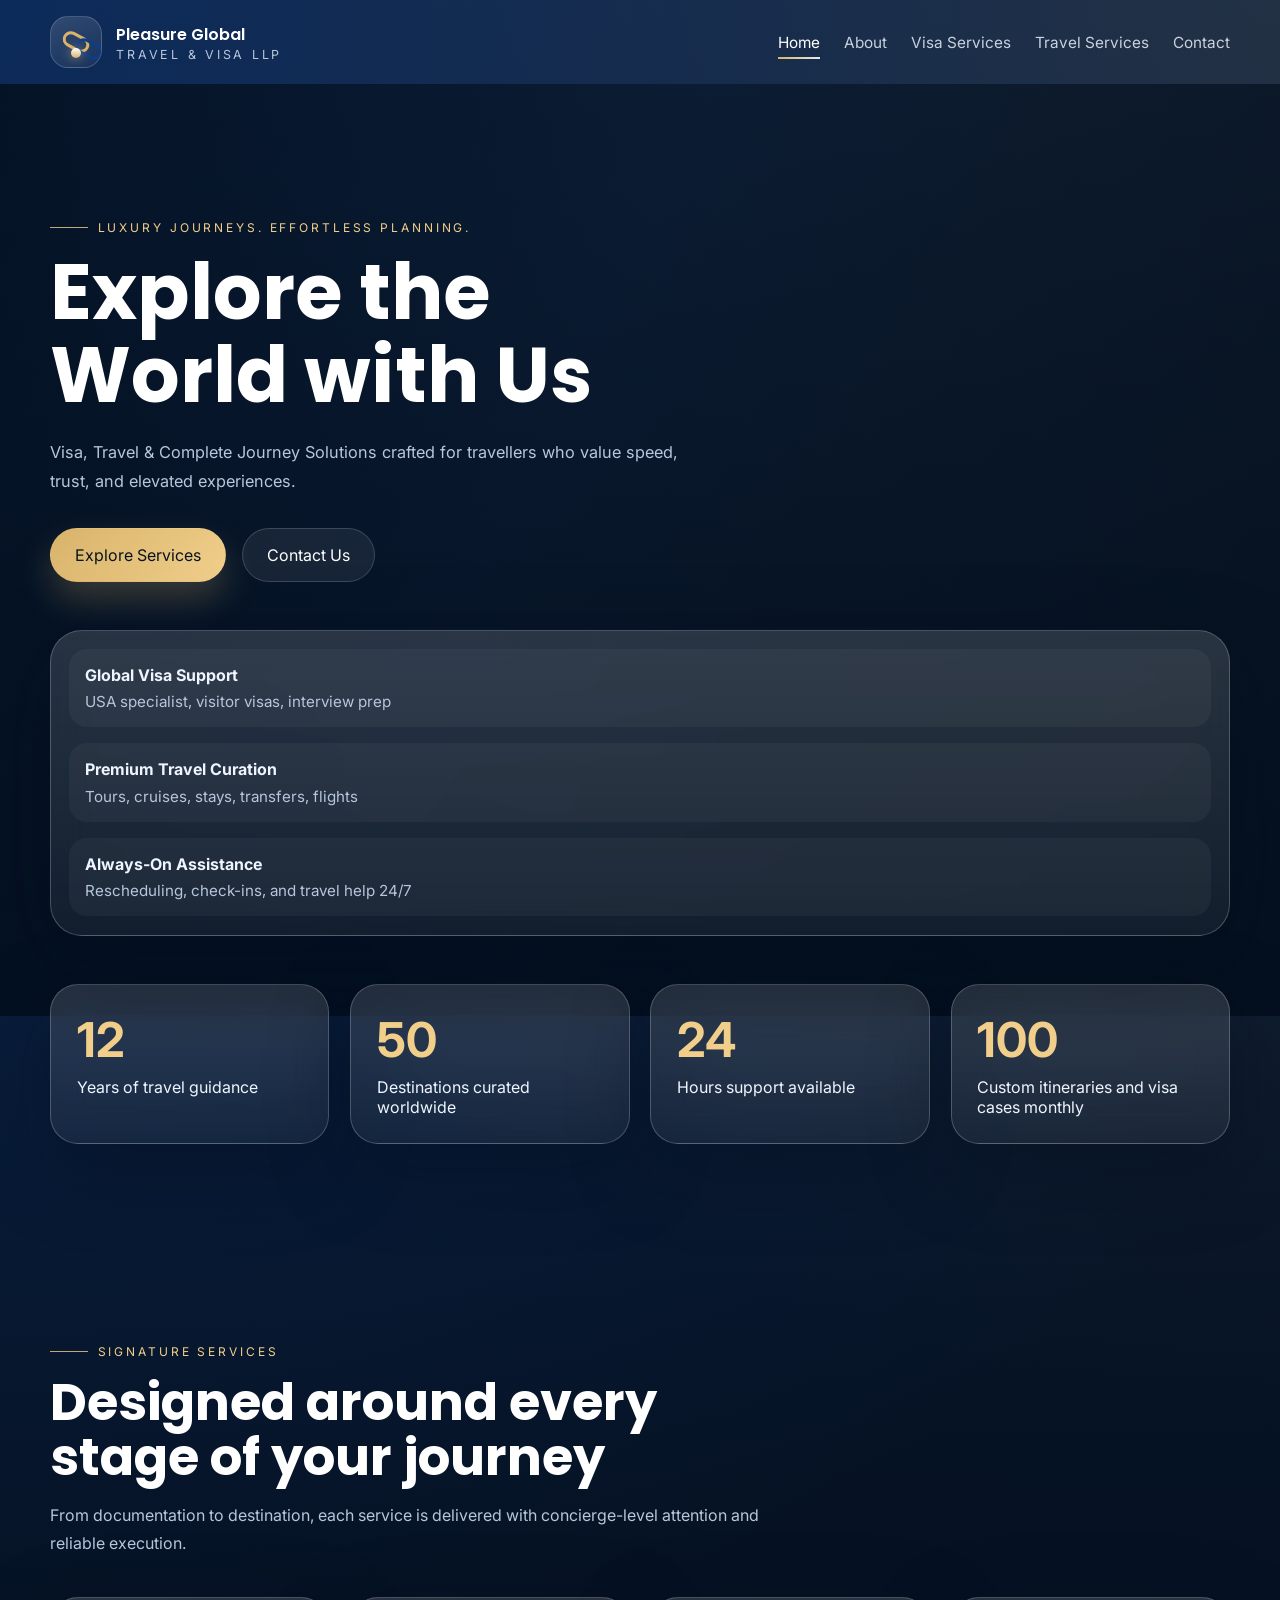
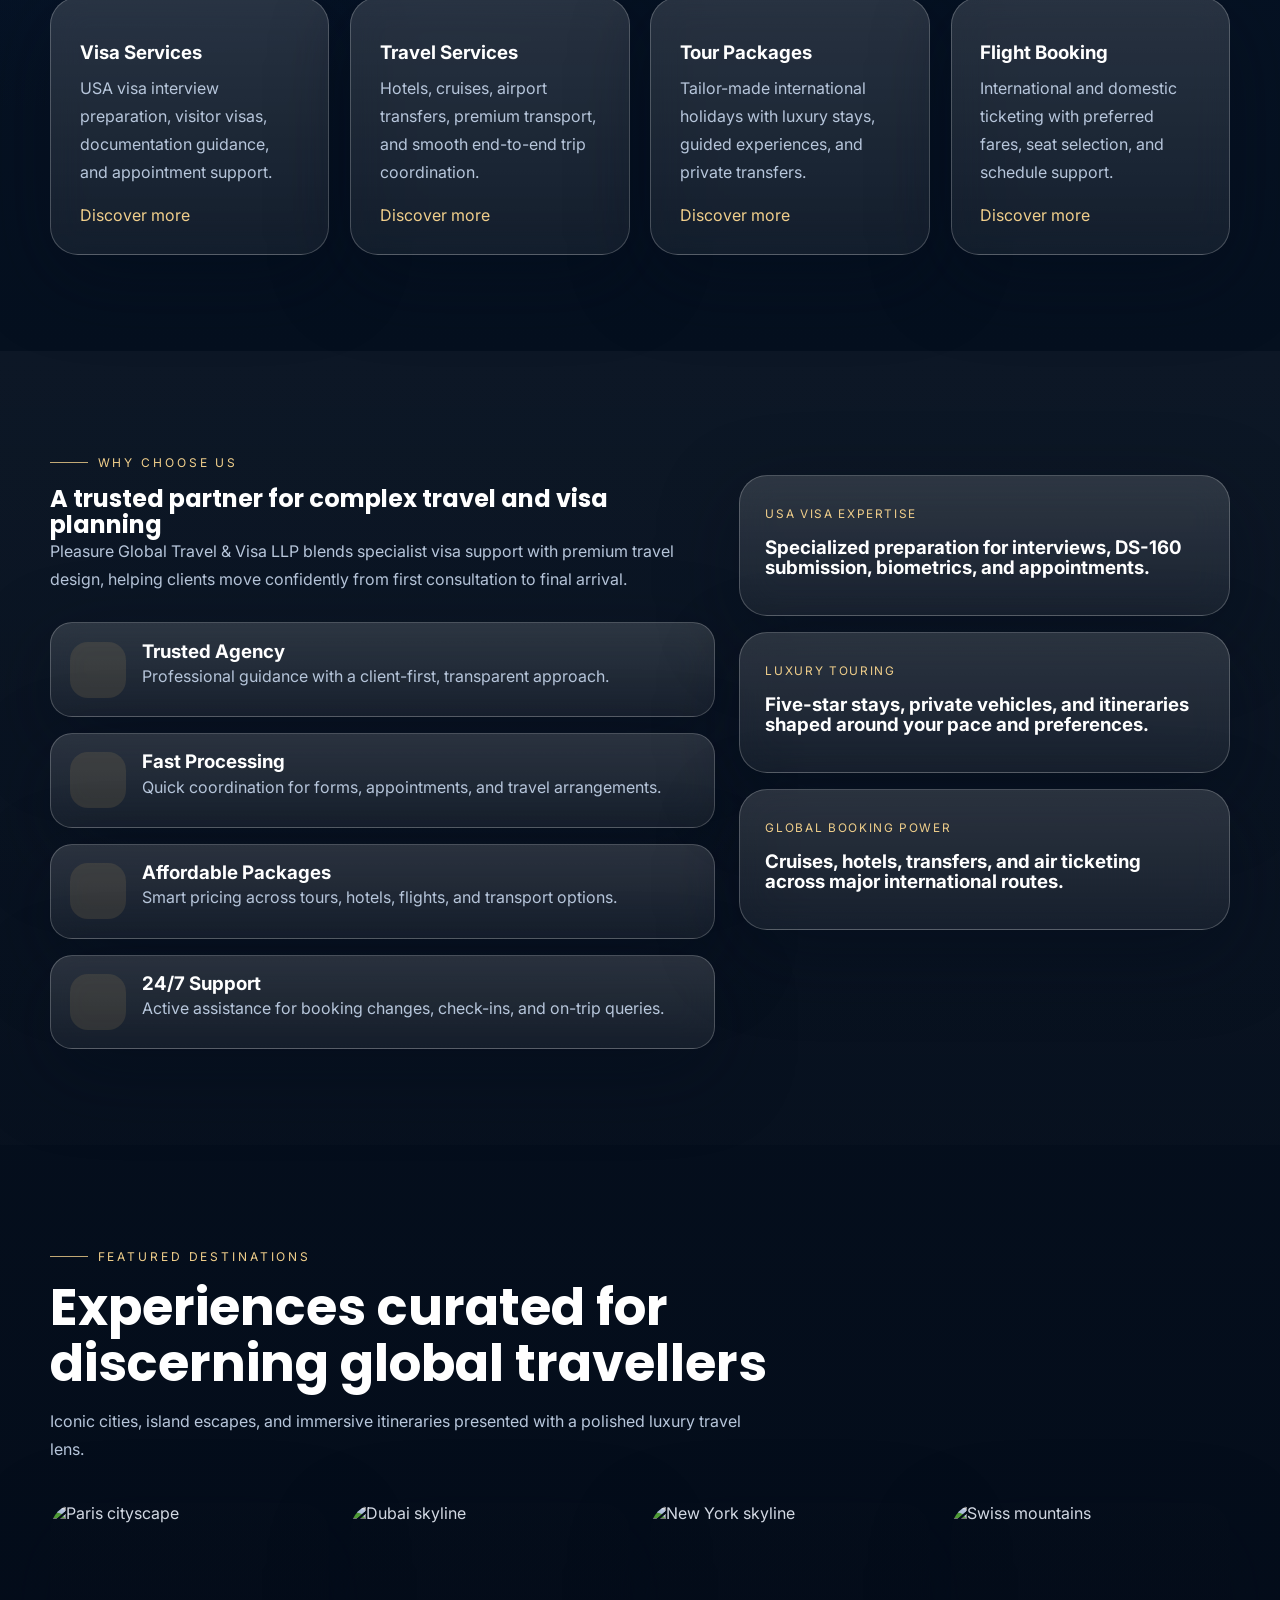
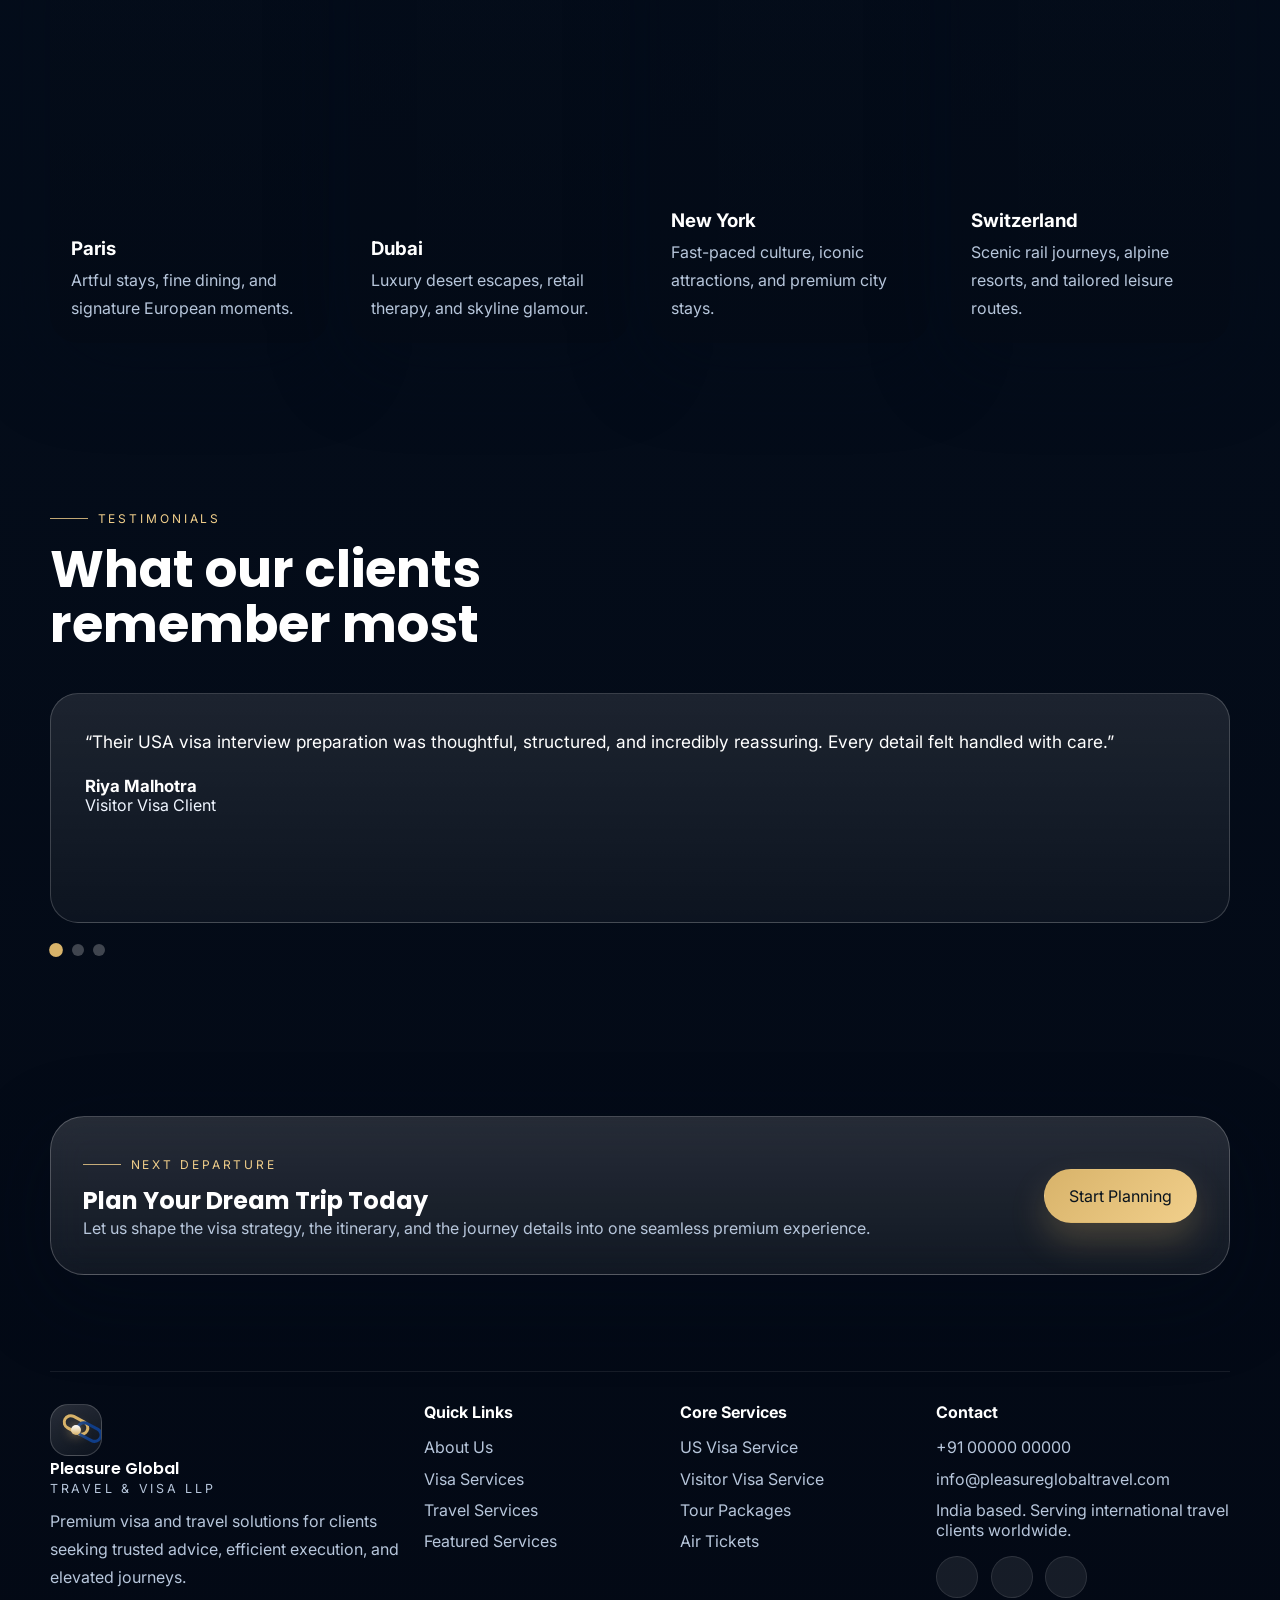
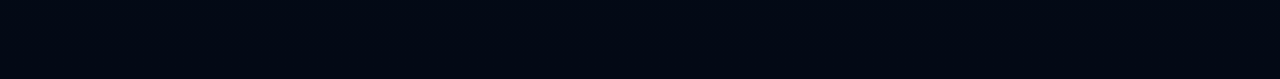
==== index.html @ e1c62b60 "changes" ====
﻿<!DOCTYPE html>
<html lang="en">
<head>
  <meta charset="UTF-8">
  <meta name="viewport" content="width=device-width, initial-scale=1.0">
  <title>Pleasure Global Travel & Visa LLP | Luxury Travel & Visa Services</title>
  <meta name="description" content="Pleasure Global Travel & Visa LLP offers premium visa, travel, tour, cruise, hotel, transfer, and ticketing services for global journeys.">
  <link rel="preconnect" href="https://fonts.googleapis.com">
  <link rel="preconnect" href="https://fonts.gstatic.com" crossorigin>
  <link href="https://fonts.googleapis.com/css2?family=Inter:wght@400;500;600;700;800&family=Poppins:wght@500;600;700&display=swap" rel="stylesheet">
  <link href="https://cdn.jsdelivr.net/npm/remixicon@4.2.0/fonts/remixicon.css" rel="stylesheet">
  <link rel="stylesheet" href="assets/css/style.css">
</head>
<body data-page="home">
  <div class="loader" id="pageLoader" aria-hidden="true">
    <div class="loader__orbit"></div>
    <div class="loader__core"><span>PG</span></div>
  </div>
  <div class="site-shell">
    <header class="header" id="siteHeader">
      <div class="container nav-wrap">
        <a class="brand" href="index.html" aria-label="Pleasure Global home">
          <div class="brand-mark"><span class="brand-mark__loop"></span><span class="brand-mark__dot"></span></div>
          <div><strong>Pleasure Global</strong><span>Travel & Visa LLP</span></div>
        </a>
        <button class="nav-toggle" id="navToggle" aria-label="Open menu" aria-expanded="false"><span></span><span></span></button>
        <nav class="nav" id="siteNav">
          <a href="index.html" class="is-active">Home</a>
          <a href="about.html">About</a>
          <a href="visa-services.html">Visa Services</a>
          <a href="travel-services.html">Travel Services</a>
          <a href="#contact">Contact</a>
        </nav>
      </div>
    </header>
    <main>
      <section class="hero hero--home">
        <div class="hero__backdrop" data-parallax></div>
        <div class="container hero__content">
          <div class="eyebrow reveal">Luxury journeys. Effortless planning.</div>
          <h1 class="reveal">Explore the World with Us</h1>
          <p class="reveal">Visa, Travel & Complete Journey Solutions crafted for travellers who value speed, trust, and elevated experiences.</p>
          <div class="hero__actions reveal">
            <a class="btn btn--primary" href="#services">Explore Services</a>
            <a class="btn btn--secondary" href="#contact">Contact Us</a>
          </div>
          <div class="hero-panel glass reveal">
            <div><strong>Global Visa Support</strong><span>USA specialist, visitor visas, interview prep</span></div>
            <div><strong>Premium Travel Curation</strong><span>Tours, cruises, stays, transfers, flights</span></div>
            <div><strong>Always-On Assistance</strong><span>Rescheduling, check-ins, and travel help 24/7</span></div>
          </div>
        </div>
      </section>
      <section class="section stats-strip">
        <div class="container stats-grid">
          <div class="stat-card glass reveal"><strong data-counter="12">0</strong><span>Years of travel guidance</span></div>
          <div class="stat-card glass reveal"><strong data-counter="50">0</strong><span>Destinations curated worldwide</span></div>
          <div class="stat-card glass reveal"><strong data-counter="24">0</strong><span>Hours support available</span></div>
          <div class="stat-card glass reveal"><strong data-counter="100">0</strong><span>Custom itineraries and visa cases monthly</span></div>
        </div>
      </section>
      <section class="section" id="services">
        <div class="container">
          <div class="section-heading reveal">
            <span class="eyebrow">Signature Services</span>
            <h2>Designed around every stage of your journey</h2>
            <p>From documentation to destination, each service is delivered with concierge-level attention and reliable execution.</p>
          </div>
          <div class="card-grid card-grid--4">
            <article class="service-card glass reveal"><i class="ri-passport-line"></i><h3>Visa Services</h3><p>USA visa interview preparation, visitor visas, documentation guidance, and appointment support.</p><a href="visa-services.html">Discover more</a></article>
            <article class="service-card glass reveal"><i class="ri-flight-takeoff-line"></i><h3>Travel Services</h3><p>Hotels, cruises, airport transfers, premium transport, and smooth end-to-end trip coordination.</p><a href="travel-services.html">Discover more</a></article>
            <article class="service-card glass reveal"><i class="ri-map-pin-2-line"></i><h3>Tour Packages</h3><p>Tailor-made international holidays with luxury stays, guided experiences, and private transfers.</p><a href="travel-services.html#tour-packages">Discover more</a></article>
            <article class="service-card glass reveal"><i class="ri-ticket-2-line"></i><h3>Flight Booking</h3><p>International and domestic ticketing with preferred fares, seat selection, and schedule support.</p><a href="travel-services.html#air-tickets">Discover more</a></article>
          </div>
        </div>
      </section>
      <section class="section section--dark">
        <div class="container split-layout">
          <div class="split-copy reveal">
            <span class="eyebrow">Why Choose Us</span>
            <h2>A trusted partner for complex travel and visa planning</h2>
            <p>Pleasure Global Travel & Visa LLP blends specialist visa support with premium travel design, helping clients move confidently from first consultation to final arrival.</p>
            <div class="feature-list">
              <div class="feature-pill glass"><i class="ri-shield-check-line"></i><div><h3>Trusted Agency</h3><p>Professional guidance with a client-first, transparent approach.</p></div></div>
              <div class="feature-pill glass"><i class="ri-timer-flash-line"></i><div><h3>Fast Processing</h3><p>Quick coordination for forms, appointments, and travel arrangements.</p></div></div>
              <div class="feature-pill glass"><i class="ri-price-tag-3-line"></i><div><h3>Affordable Packages</h3><p>Smart pricing across tours, hotels, flights, and transport options.</p></div></div>
              <div class="feature-pill glass"><i class="ri-customer-service-2-line"></i><div><h3>24/7 Support</h3><p>Active assistance for booking changes, check-ins, and on-trip queries.</p></div></div>
            </div>
          </div>
          <div class="showcase reveal">
            <article class="showcase-card glass"><span>USA Visa Expertise</span><h3>Specialized preparation for interviews, DS-160 submission, biometrics, and appointments.</h3></article>
            <article class="showcase-card glass"><span>Luxury Touring</span><h3>Five-star stays, private vehicles, and itineraries shaped around your pace and preferences.</h3></article>
            <article class="showcase-card glass"><span>Global Booking Power</span><h3>Cruises, hotels, transfers, and air ticketing across major international routes.</h3></article>
          </div>
        </div>
      </section>
      <section class="section">
        <div class="container">
          <div class="section-heading reveal">
            <span class="eyebrow">Featured Destinations</span>
            <h2>Experiences curated for discerning global travellers</h2>
            <p>Iconic cities, island escapes, and immersive itineraries presented with a polished luxury travel lens.</p>
          </div>
          <div class="destination-grid">
            <article class="destination-card reveal"><img src="https://images.unsplash.com/photo-1502602898657-3e91760cbb34?auto=format&fit=crop&w=900&q=80" alt="Paris cityscape"><div class="destination-card__overlay"><h3>Paris</h3><p>Artful stays, fine dining, and signature European moments.</p></div></article>
            <article class="destination-card reveal"><img src="https://images.unsplash.com/photo-1527631746610-bca00a040d60?auto=format&fit=crop&w=900&q=80" alt="Dubai skyline"><div class="destination-card__overlay"><h3>Dubai</h3><p>Luxury desert escapes, retail therapy, and skyline glamour.</p></div></article>
            <article class="destination-card reveal"><img src="https://images.unsplash.com/photo-1503899036084-c55cdd92da26?auto=format&fit=crop&w=900&q=80" alt="New York skyline"><div class="destination-card__overlay"><h3>New York</h3><p>Fast-paced culture, iconic attractions, and premium city stays.</p></div></article>
            <article class="destination-card reveal"><img src="https://images.unsplash.com/photo-1516483638261-f4dbaf036963?auto=format&fit=crop&w=900&q=80" alt="Swiss mountains"><div class="destination-card__overlay"><h3>Switzerland</h3><p>Scenic rail journeys, alpine resorts, and tailored leisure routes.</p></div></article>
          </div>
        </div>
      </section>
      <section class="section section--narrow">
        <div class="container">
          <div class="section-heading reveal"><span class="eyebrow">Testimonials</span><h2>What our clients remember most</h2></div>
          <div class="testimonial-slider reveal" id="testimonialSlider">
            <article class="testimonial-slide is-active"><p>“Their USA visa interview preparation was thoughtful, structured, and incredibly reassuring. Every detail felt handled with care.”</p><h3>Riya Malhotra</h3><span>Visitor Visa Client</span></article>
            <article class="testimonial-slide"><p>“Our family holiday was beautifully coordinated, from flights and hotel bookings to airport transfers. Smooth from start to finish.”</p><h3>Aditya Mehra</h3><span>Luxury Tour Client</span></article>
            <article class="testimonial-slide"><p>“The team stayed available even during travel changes and late-night airline updates. It felt like having a private travel desk.”</p><h3>Sana Kapoor</h3><span>Frequent International Traveller</span></article>
          </div>
          <div class="slider-dots" id="sliderDots" aria-label="Testimonial navigation"></div>
        </div>
      </section>
      <section class="section">
        <div class="container">
          <div class="cta-banner glass reveal">
            <div><span class="eyebrow">Next Departure</span><h2>Plan Your Dream Trip Today</h2><p>Let us shape the visa strategy, the itinerary, and the journey details into one seamless premium experience.</p></div>
            <a class="btn btn--primary" href="#contact">Start Planning</a>
          </div>
        </div>
      </section>
    </main>
    <footer class="footer" id="contact">
      <div class="container footer-grid">
        <div>
          <a class="brand brand--footer" href="index.html"><div class="brand-mark"><span class="brand-mark__loop"></span><span class="brand-mark__dot"></span></div><div><strong>Pleasure Global</strong><span>Travel & Visa LLP</span></div></a>
          <p>Premium visa and travel solutions for clients seeking trusted advice, efficient execution, and elevated journeys.</p>
        </div>
        <div><h3>Quick Links</h3><a href="about.html">About Us</a><a href="visa-services.html">Visa Services</a><a href="travel-services.html">Travel Services</a><a href="index.html#services">Featured Services</a></div>
        <div><h3>Core Services</h3><a href="visa-services.html#us-visa">US Visa Service</a><a href="visa-services.html#visitor-visa">Visitor Visa Service</a><a href="travel-services.html#tour-packages">Tour Packages</a><a href="travel-services.html#air-tickets">Air Tickets</a></div>
        <div><h3>Contact</h3><a href="tel:+910000000000">+91 00000 00000</a><a href="mailto:info@pleasureglobaltravel.com">info@pleasureglobaltravel.com</a><span>India based. Serving international travel clients worldwide.</span><div class="socials"><a href="#" aria-label="Instagram"><i class="ri-instagram-line"></i></a><a href="#" aria-label="Facebook"><i class="ri-facebook-circle-line"></i></a><a href="#" aria-label="LinkedIn"><i class="ri-linkedin-box-line"></i></a></div></div>
      </div>
    </footer>
  </div>
  <script src="assets/js/main.js"></script>
</body>
</html>
---- assets/css/style.css ----
﻿:root {
  --bg: #071a33;
  --bg-deep: #04101f;
  --surface: rgba(255, 255, 255, 0.1);
  --surface-strong: rgba(255, 255, 255, 0.14);
  --surface-border: rgba(255, 255, 255, 0.22);
  --text: #eff5ff;
  --muted: #b7c6db;
  --heading: #ffffff;
  --gold: #d8b36a;
  --gold-strong: #f1cf8b;
  --navy: #0f3d88;
  --shadow: 0 24px 80px rgba(1, 11, 27, 0.35);
  --radius: 28px;
  --radius-sm: 18px;
  --container: min(1180px, calc(100% - 2rem));
  --transition: 280ms ease;
}
*,:before,:after { box-sizing: border-box; }
html { scroll-behavior: smooth; }
body {
  margin: 0;
  font-family: "Inter", sans-serif;
  color: var(--text);
  background:
    radial-gradient(circle at top left, rgba(15, 61, 136, 0.45), transparent 34%),
    radial-gradient(circle at top right, rgba(216, 179, 106, 0.14), transparent 28%),
    linear-gradient(180deg, #081a34 0%, #05101f 40%, #030915 100%);
  min-height: 100vh;
  overflow-x: hidden;
}
body.menu-open { overflow: hidden; }
img { display: block; max-width: 100%; }
a { color: inherit; text-decoration: none; }
button,.btn { font: inherit; }
.container { width: var(--container); margin: 0 auto; }
.loader {
  position: fixed; inset: 0; z-index: 1200; display: grid; place-items: center;
  background: radial-gradient(circle at center, rgba(216, 179, 106, 0.14), transparent 26%), linear-gradient(180deg, rgba(3, 10, 22, 0.98), rgba(4, 16, 31, 0.98));
  transition: opacity .45s ease, visibility .45s ease;
}
.loader.is-hidden { opacity: 0; visibility: hidden; }
.loader__orbit,.loader__core { position: absolute; border-radius: 50%; }
.loader__orbit { width: 104px; height: 104px; border: 1px solid rgba(216, 179, 106, .55); border-top-color: transparent; animation: spin 1.3s linear infinite; }
.loader__core { width: 68px; height: 68px; display: grid; place-items: center; background: linear-gradient(145deg, rgba(15, 61, 136, .95), rgba(216, 179, 106, .8)); box-shadow: 0 18px 35px rgba(0,0,0,.35); }
.loader__core span { font-family: "Poppins", sans-serif; font-size: 1rem; font-weight: 700; letter-spacing: .18em; }
.header { position: sticky; top: 0; z-index: 1000; padding: 1rem 0; transition: background var(--transition), backdrop-filter var(--transition), box-shadow var(--transition), padding var(--transition); }
.header.is-scrolled { background: rgba(4, 16, 31, .78); backdrop-filter: blur(18px); box-shadow: 0 18px 40px rgba(2, 8, 18, .25); padding: .75rem 0; }
.nav-wrap { display: flex; align-items: center; justify-content: space-between; gap: 1rem; }
.brand { display: inline-flex; align-items: center; gap: .9rem; min-width: 0; }
.brand strong,.brand span { display: block; }
.brand strong { font-family: "Poppins", sans-serif; font-size: 1rem; font-weight: 600; color: var(--heading); }
.brand span { color: var(--muted); font-size: .78rem; letter-spacing: .22em; text-transform: uppercase; }
.brand-mark { position: relative; width: 52px; height: 52px; border-radius: 18px; background: linear-gradient(155deg, rgba(255,255,255,.15), rgba(255,255,255,.04)); border: 1px solid rgba(255,255,255,.18); display: grid; place-items: center; overflow: hidden; }
.brand-mark__loop { width: 28px; height: 16px; border: 3px solid var(--gold); border-radius: 999px; transform: rotate(28deg); position: relative; }
.brand-mark__loop::after { content: ""; position: absolute; inset: -3px auto auto 12px; width: 28px; height: 16px; border: 3px solid var(--navy); border-radius: 999px; }
.brand-mark__dot { position: absolute; bottom: 9px; width: 10px; height: 10px; border-radius: 50%; background: linear-gradient(180deg, #fff, var(--gold)); box-shadow: 0 0 12px rgba(216,179,106,.8); }
.nav { display: flex; align-items: center; gap: 1.5rem; }
.nav a { color: rgba(239,245,255,.82); font-size: .96rem; position: relative; transition: color var(--transition); }
.nav a::after { content: ""; position: absolute; left: 0; bottom: -.45rem; width: 100%; height: 2px; transform: scaleX(0); transform-origin: left; background: linear-gradient(90deg, var(--gold), rgba(255,255,255,.9)); transition: transform var(--transition); }
.nav a:hover,.nav a.is-active { color: var(--heading); }
.nav a:hover::after,.nav a.is-active::after { transform: scaleX(1); }
.nav-toggle { display: none; width: 52px; height: 52px; padding: 0; border: 1px solid rgba(255,255,255,.16); border-radius: 18px; background: rgba(255,255,255,.08); color: var(--heading); cursor: pointer; }
.nav-toggle span { display: block; width: 19px; height: 2px; margin: 0 auto; background: currentColor; transition: transform var(--transition), opacity var(--transition); }
.nav-toggle span + span { margin-top: 6px; }
.nav-toggle.is-active span:first-child { transform: translateY(4px) rotate(45deg); }
.nav-toggle.is-active span:last-child { transform: translateY(-4px) rotate(-45deg); }
.hero,.page-hero { position: relative; min-height: 100vh; display: grid; align-items: center; overflow: clip; }
.page-hero { min-height: 68vh; padding: 8rem 0 4rem; }
.hero__backdrop,.page-hero::before { content: ""; position: absolute; inset: 0; background-position: center; background-size: cover; transform: scale(1.08); }
.hero__backdrop::after,.page-hero::after { content: ""; position: absolute; inset: 0; background: linear-gradient(115deg, rgba(4,16,31,.88), rgba(4,16,31,.48) 42%, rgba(4,16,31,.82)), linear-gradient(180deg, rgba(4,16,31,.16), rgba(4,16,31,.78)); }
.hero--home .hero__backdrop { background-image: url("https://images.unsplash.com/photo-1507525428034-b723cf961d3e?auto=format&fit=crop&w=1600&q=80"); }
.page-hero--about::before { background-image: url("https://images.unsplash.com/photo-1488646953014-85cb44e25828?auto=format&fit=crop&w=1600&q=80"); }
.page-hero--visa::before { background-image: url("https://images.unsplash.com/photo-1436491865332-7a61a109cc05?auto=format&fit=crop&w=1600&q=80"); }
.page-hero--travel::before { background-image: url("https://images.unsplash.com/photo-1500530855697-b586d89ba3ee?auto=format&fit=crop&w=1600&q=80"); }
.hero__content,.page-hero .container { position: relative; z-index: 1; }
.hero__content { padding: 8rem 0 5rem; }
.eyebrow { display: inline-flex; align-items: center; gap: .6rem; color: var(--gold-strong); text-transform: uppercase; letter-spacing: .24em; font-size: .75rem; margin-bottom: 1rem; }
.eyebrow::before { content: ""; width: 38px; height: 1px; background: rgba(241,207,139,.8); }
h1,h2,h3 { color: var(--heading); line-height: 1.08; margin: 0; }
h1,h2 { font-family: "Poppins", sans-serif; }
h1 { max-width: 11ch; font-size: clamp(3rem, 6vw, 5.8rem); }
.page-hero h1 { max-width: 14ch; font-size: clamp(2.7rem, 5vw, 4.8rem); }
p { margin: 0; color: var(--muted); line-height: 1.75; }
.hero p,.page-hero p { max-width: 640px; margin-top: 1.35rem; font-size: 1.02rem; }
.hero__actions { display: flex; flex-wrap: wrap; gap: 1rem; margin-top: 2rem; }
.btn { display: inline-flex; align-items: center; justify-content: center; min-height: 54px; padding: .95rem 1.5rem; border-radius: 999px; border: 1px solid transparent; transition: transform var(--transition), box-shadow var(--transition), background var(--transition), color var(--transition), border-color var(--transition); }
.btn:hover { transform: translateY(-3px); }
.btn--primary { background: linear-gradient(135deg, var(--gold), var(--gold-strong)); color: #09131d; box-shadow: 0 18px 35px rgba(216,179,106,.24); }
.btn--secondary,.btn--ghost { background: rgba(255,255,255,.07); color: var(--heading); border-color: rgba(255,255,255,.16); }
.btn--secondary:hover,.btn--ghost:hover { box-shadow: 0 16px 30px rgba(4,16,31,.25); }
.hero-panel,.glass { background: linear-gradient(180deg, var(--surface-strong), rgba(255,255,255,.06)); backdrop-filter: blur(18px); border: 1px solid var(--surface-border); box-shadow: var(--shadow); }
.hero-panel { margin-top: 3rem; padding: 1.15rem; border-radius: calc(var(--radius) + 4px); display: grid; gap: 1rem; }
.hero-panel > div { padding: 1rem; border-radius: var(--radius-sm); background: rgba(255,255,255,.04); }
.hero-panel strong { display: block; margin-bottom: .4rem; font-size: 1rem; }
.hero-panel span { color: var(--muted); font-size: .95rem; }
.section { padding: 6rem 0; }
.section--dark { background: linear-gradient(180deg, rgba(255,255,255,.03), rgba(255,255,255,.01)); }
.section--narrow { padding-top: 4rem; padding-bottom: 4rem; }
.section-heading { max-width: 720px; margin-bottom: 2.5rem; }
.section-heading h2 { font-size: clamp(2rem, 4vw, 3.2rem); margin-bottom: 1rem; }
.stats-strip { padding-top: 0; margin-top: -2rem; }
.stats-grid,.card-grid,.destination-grid,.footer-grid,.detail-layout { display: grid; gap: 1.3rem; }
.stats-grid,.card-grid--4 { grid-template-columns: repeat(4, minmax(0, 1fr)); }
.card-grid--3 { grid-template-columns: repeat(3, minmax(0, 1fr)); }
.card-grid--2 { grid-template-columns: repeat(2, minmax(0, 1fr)); }
.stat-card,.service-card,.detail-card,.team-card,.story-card,.timeline-card,.detail-panel,.service-block,.showcase-card { border-radius: var(--radius); }
.stat-card { padding: 1.6rem; }
.stat-card strong { display: block; font-size: clamp(2rem, 4vw, 3rem); margin-bottom: .5rem; color: var(--gold-strong); }
.service-card,.detail-card,.team-card,.timeline-card,.detail-panel { padding: 1.8rem; }
.service-card i,.detail-card i { font-size: 1.8rem; color: var(--gold-strong); }
.service-card h3,.detail-card h3,.team-card h3,.timeline-card h3,.detail-panel h3,.showcase-card h3,.service-block h2 { margin: 1rem 0 .7rem; }
.service-card a { display: inline-flex; align-items: center; gap: .45rem; margin-top: 1.15rem; color: var(--gold-strong); }
.service-card:hover,.detail-card:hover,.team-card:hover,.timeline-card:hover,.detail-panel:hover,.service-block:hover,.destination-card:hover,.showcase-card:hover,.feature-pill:hover,.stat-card:hover { transform: translateY(-5px); }
.service-card,.detail-card,.team-card,.timeline-card,.detail-panel,.service-block,.destination-card,.showcase-card,.feature-pill,.stat-card,.cta-banner { transition: transform var(--transition), box-shadow var(--transition), border-color var(--transition); }
.split-layout { display: grid; grid-template-columns: 1.15fr .85fr; gap: 1.5rem; align-items: start; }
.feature-list,.showcase { display: grid; gap: 1rem; margin-top: 1.8rem; }
.feature-pill { display: grid; grid-template-columns: auto 1fr; gap: 1rem; padding: 1.15rem 1.2rem; border-radius: 22px; }
.feature-pill i,.detail-panel__icon,.service-block__icon { width: 56px; height: 56px; display: grid; place-items: center; border-radius: 18px; background: rgba(216,179,106,.12); color: var(--gold-strong); font-size: 1.5rem; }
.showcase-card { padding: 1.6rem; }
.showcase-card span,.timeline-card span { color: var(--gold-strong); letter-spacing: .14em; text-transform: uppercase; font-size: .74rem; }
.destination-grid { grid-template-columns: repeat(4, minmax(0, 1fr)); }
.destination-card { position: relative; min-height: 440px; border-radius: var(--radius); overflow: hidden; box-shadow: var(--shadow); }
.destination-card img { position: absolute; inset: 0; width: 100%; height: 100%; object-fit: cover; transition: transform .55s ease; }
.destination-card::after { content: ""; position: absolute; inset: 0; background: linear-gradient(180deg, rgba(3,10,22,.1), rgba(3,10,22,.88)); }
.destination-card__overlay { position: absolute; inset: auto 1.3rem 1.3rem; z-index: 1; }
.destination-card__overlay h3 { margin-bottom: .45rem; }
.destination-card:hover img { transform: scale(1.06); }
.testimonial-slider { position: relative; min-height: 230px; }
.testimonial-slide { position: absolute; inset: 0; opacity: 0; transform: translateY(14px); padding: 2.1rem; border-radius: var(--radius); background: linear-gradient(180deg, rgba(255,255,255,.1), rgba(255,255,255,.04)); border: 1px solid rgba(255,255,255,.18); transition: opacity .45s ease, transform .45s ease; }
.testimonial-slide.is-active { opacity: 1; transform: translateY(0); }
.testimonial-slide p { font-size: 1.08rem; color: var(--heading); }
.testimonial-slide h3 { margin-top: 1.2rem; font-size: 1.05rem; }
.slider-dots { display: flex; gap: .6rem; margin-top: 1.35rem; }
.slider-dots button { width: 12px; height: 12px; padding: 0; border-radius: 999px; border: 0; background: rgba(255,255,255,.24); cursor: pointer; transition: transform var(--transition), background var(--transition); }
.slider-dots button.is-active { background: var(--gold); transform: scale(1.15); }
.cta-banner { padding: 2rem; border-radius: calc(var(--radius) + 6px); display: flex; align-items: center; justify-content: space-between; gap: 1.5rem; }
.footer { padding: 0 0 2.4rem; }
.footer-grid { grid-template-columns: 1.2fr .8fr .8fr 1fr; padding: 2rem 0; border-top: 1px solid rgba(255,255,255,.08); }
.footer h3 { margin-bottom: 1rem; font-size: 1rem; }
.footer a,.footer span,.footer p { display: block; color: var(--muted); margin-bottom: .7rem; }
.brand--footer { margin-bottom: 1rem; }
.socials { display: flex; gap: .8rem; margin-top: 1rem; }
.socials a { width: 42px; height: 42px; display: grid; place-items: center; background: rgba(255,255,255,.08); border: 1px solid rgba(255,255,255,.1); border-radius: 50%; }
.timeline { display: grid; grid-template-columns: repeat(3, minmax(0, 1fr)); gap: 1.3rem; }
.clean-list { list-style: none; padding: 0; margin: 1rem 0 0; }
.clean-list li { position: relative; padding-left: 1.1rem; color: var(--muted); margin-bottom: .85rem; }
.clean-list li::before { content: ""; position: absolute; left: 0; top: .65rem; width: 7px; height: 7px; border-radius: 50%; background: var(--gold); }
.clean-list--columns { columns: 2; }
.steps { display: grid; gap: .9rem; margin-top: 1rem; }
.step { display: grid; grid-template-columns: auto 1fr; gap: .8rem; align-items: start; }
.step span { width: 34px; height: 34px; display: grid; place-items: center; border-radius: 50%; background: linear-gradient(135deg, var(--gold), var(--gold-strong)); color: #09131d; font-weight: 700; }
.story-card { padding: 2rem; }
.story-card h3 + p { margin-top: .65rem; }
.story-card h3:not(:first-child) { margin-top: 1.5rem; }
.service-detail .detail-layout { grid-template-columns: repeat(3, minmax(0, 1fr)); }
.service-block { display: grid; grid-template-columns: auto 1fr; gap: 1.2rem; padding: 1.8rem; }
.service-block--accent { align-items: center; background: radial-gradient(circle at top right, rgba(216,179,106,.16), transparent 30%), linear-gradient(180deg, rgba(255,255,255,.14), rgba(255,255,255,.06)); }
.reveal { opacity: 0; transform: translateY(28px); transition: opacity .65s ease, transform .65s ease; }
.reveal.is-visible { opacity: 1; transform: translateY(0); }
@keyframes spin { to { transform: rotate(360deg); } }
@media (max-width: 1080px) {
  .stats-grid,.card-grid--4,.destination-grid,.timeline,.service-detail .detail-layout,.footer-grid { grid-template-columns: repeat(2, minmax(0, 1fr)); }
  .split-layout,.card-grid--3,.card-grid--2 { grid-template-columns: 1fr; }
}
@media (max-width: 820px) {
  .nav-toggle { display: inline-grid; place-items: center; }
  .nav { position: fixed; inset: 84px 1rem auto; display: grid; gap: 1rem; padding: 1.2rem; border-radius: 28px; background: rgba(4,16,31,.94); border: 1px solid rgba(255,255,255,.12); backdrop-filter: blur(18px); transform: translateY(-10px); opacity: 0; visibility: hidden; transition: opacity var(--transition), transform var(--transition), visibility var(--transition); }
  .nav.is-open { transform: translateY(0); opacity: 1; visibility: visible; }
  .hero,.page-hero { min-height: auto; }
  .hero__content { padding-top: 7rem; }
  .hero-panel,.cta-banner { grid-template-columns: 1fr; display: grid; }
  .footer-grid,.stats-grid,.card-grid--4,.card-grid--3,.card-grid--2,.destination-grid,.timeline,.service-detail .detail-layout { grid-template-columns: 1fr; }
  .clean-list--columns { columns: 1; }
}
@media (max-width: 560px) {
  .container { width: min(100% - 1.25rem, 100%); }
  .header { padding: .85rem 0; }
  .brand span { letter-spacing: .14em; font-size: .68rem; }
  h1 { font-size: clamp(2.6rem, 12vw, 4rem); }
  .section { padding: 4.6rem 0; }
  .service-block { grid-template-columns: 1fr; }
  .testimonial-slide { min-height: 270px; }
}
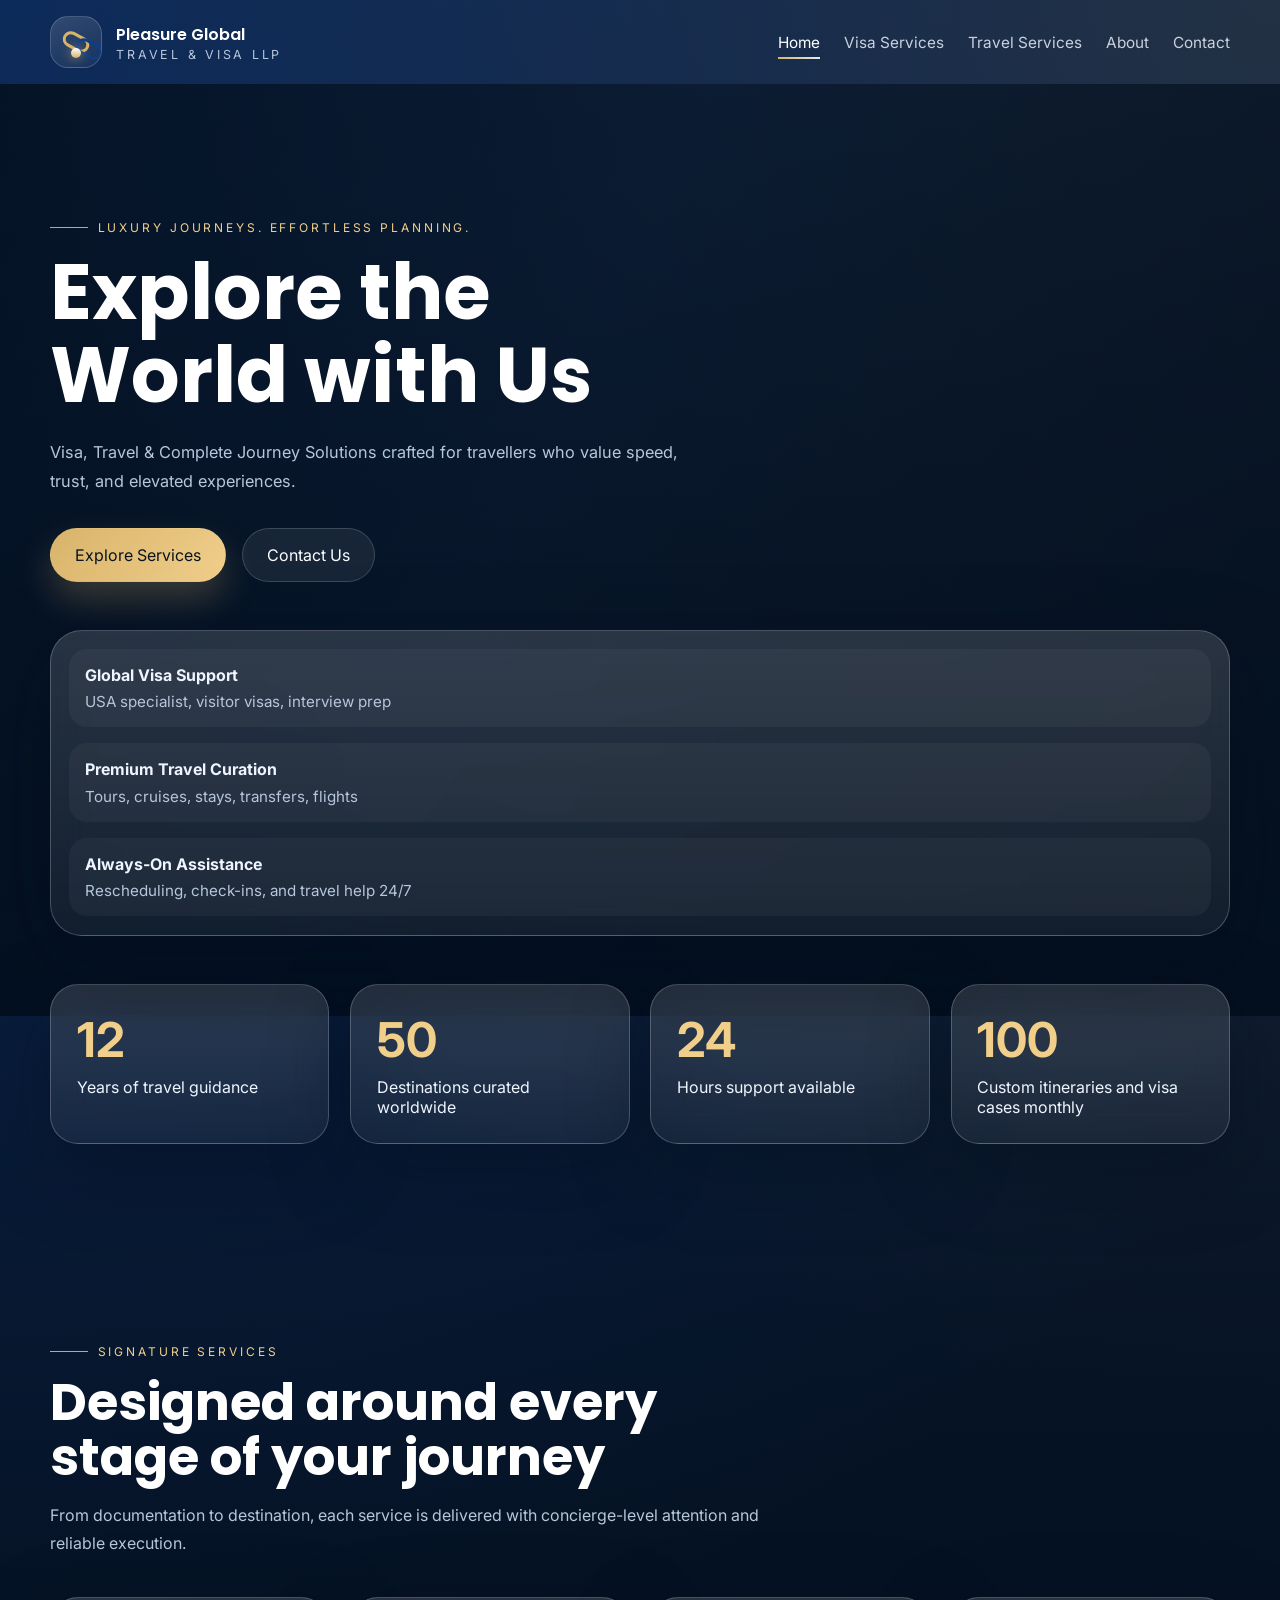
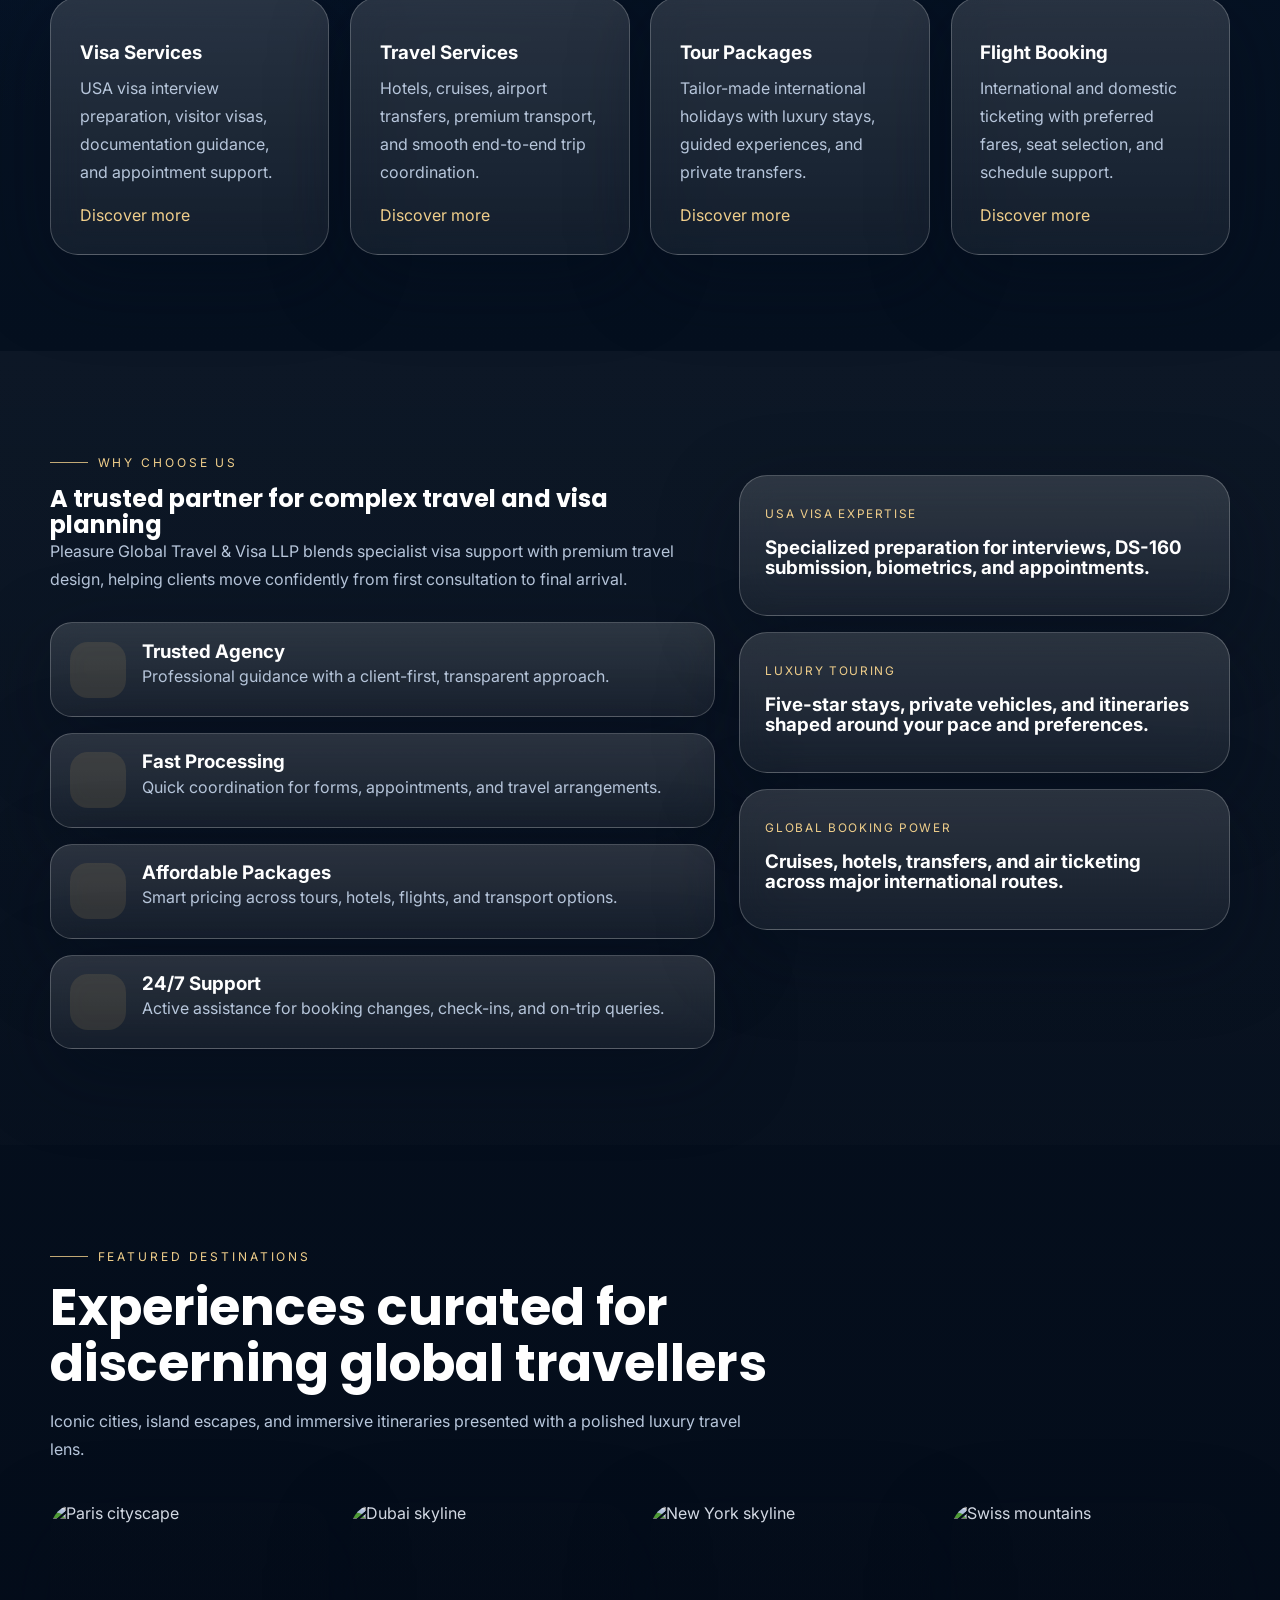
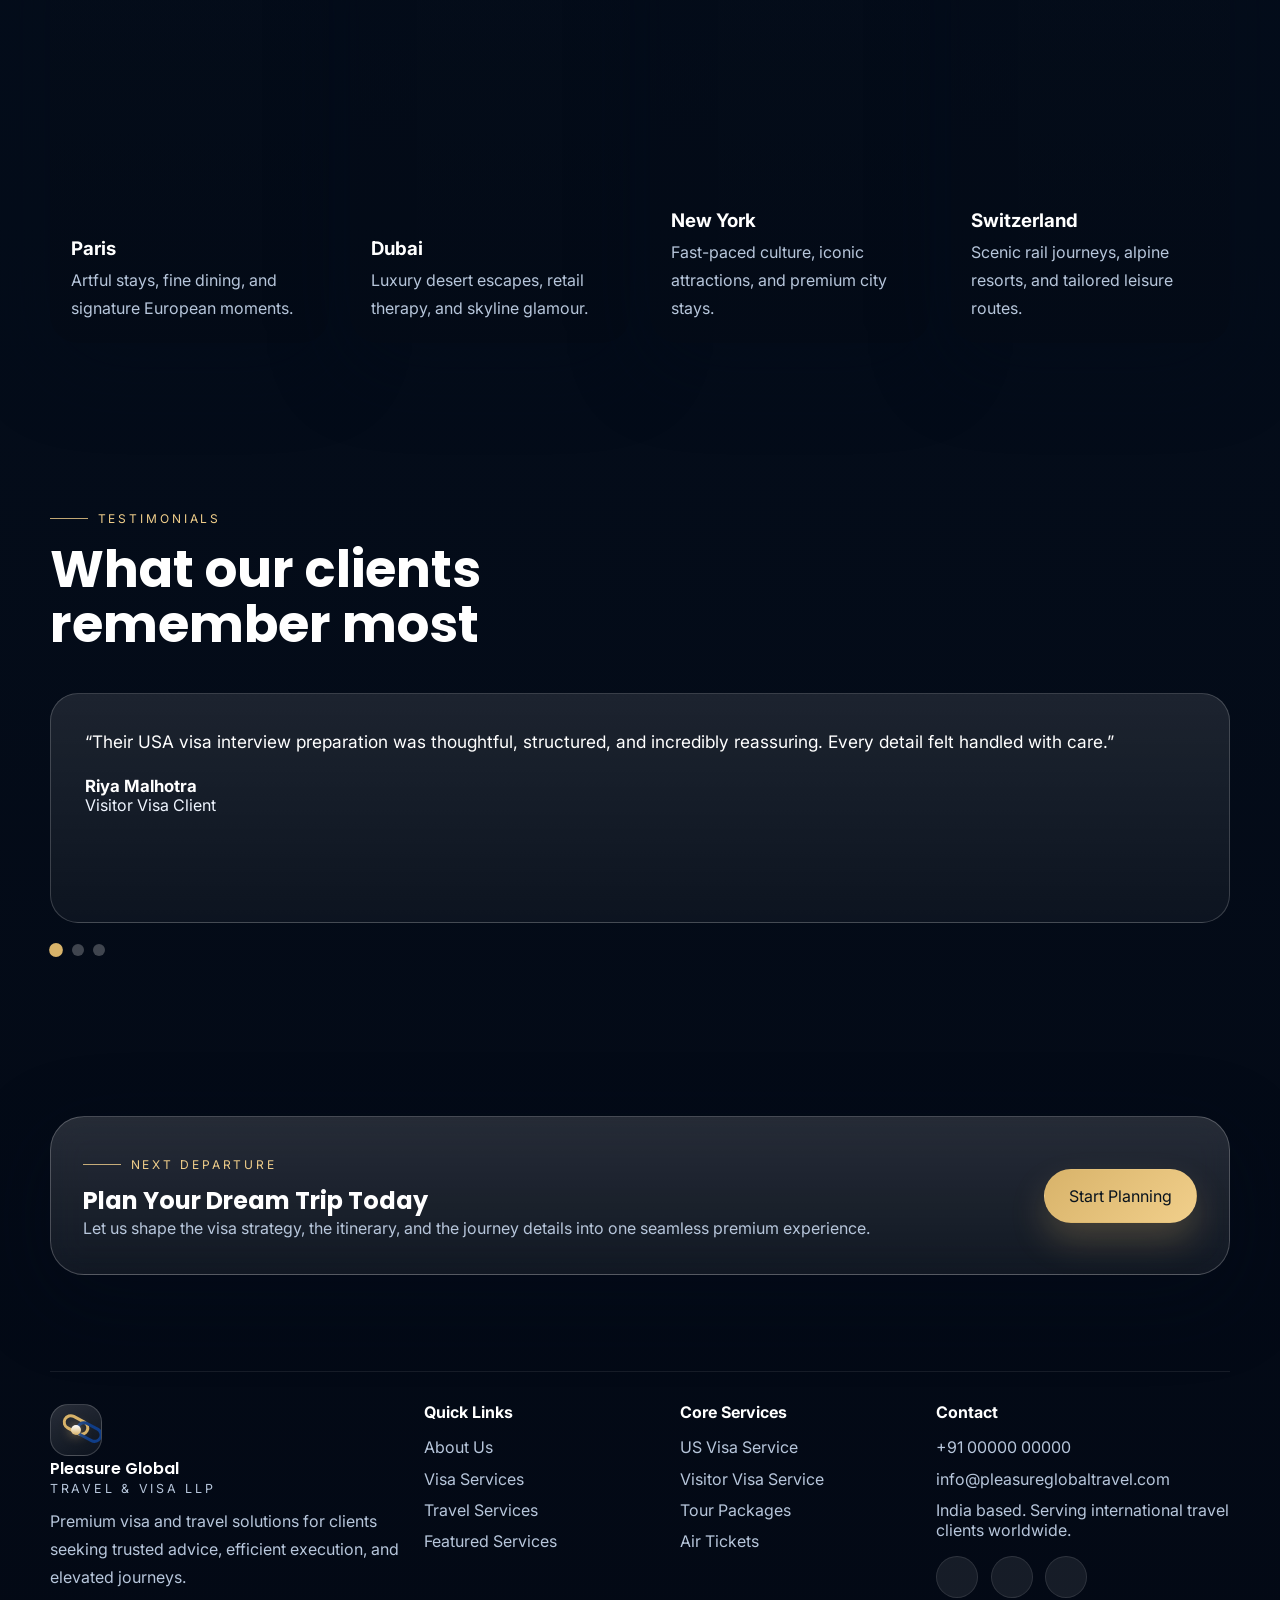
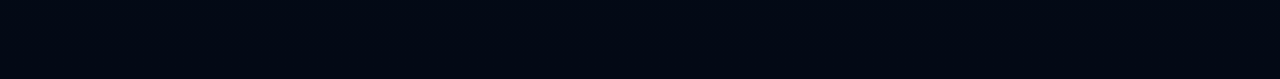
==== commit 25d52b65: "Update index.html" ====
--- a/index.html
+++ b/index.html
@@ -26,9 +26,9 @@
         <button class="nav-toggle" id="navToggle" aria-label="Open menu" aria-expanded="false"><span></span><span></span></button>
         <nav class="nav" id="siteNav">
           <a href="index.html" class="is-active">Home</a>
-          <a href="about.html">About</a>
           <a href="visa-services.html">Visa Services</a>
           <a href="travel-services.html">Travel Services</a>
+          <a href="about.html">About</a>
           <a href="#contact">Contact</a>
         </nav>
       </div>
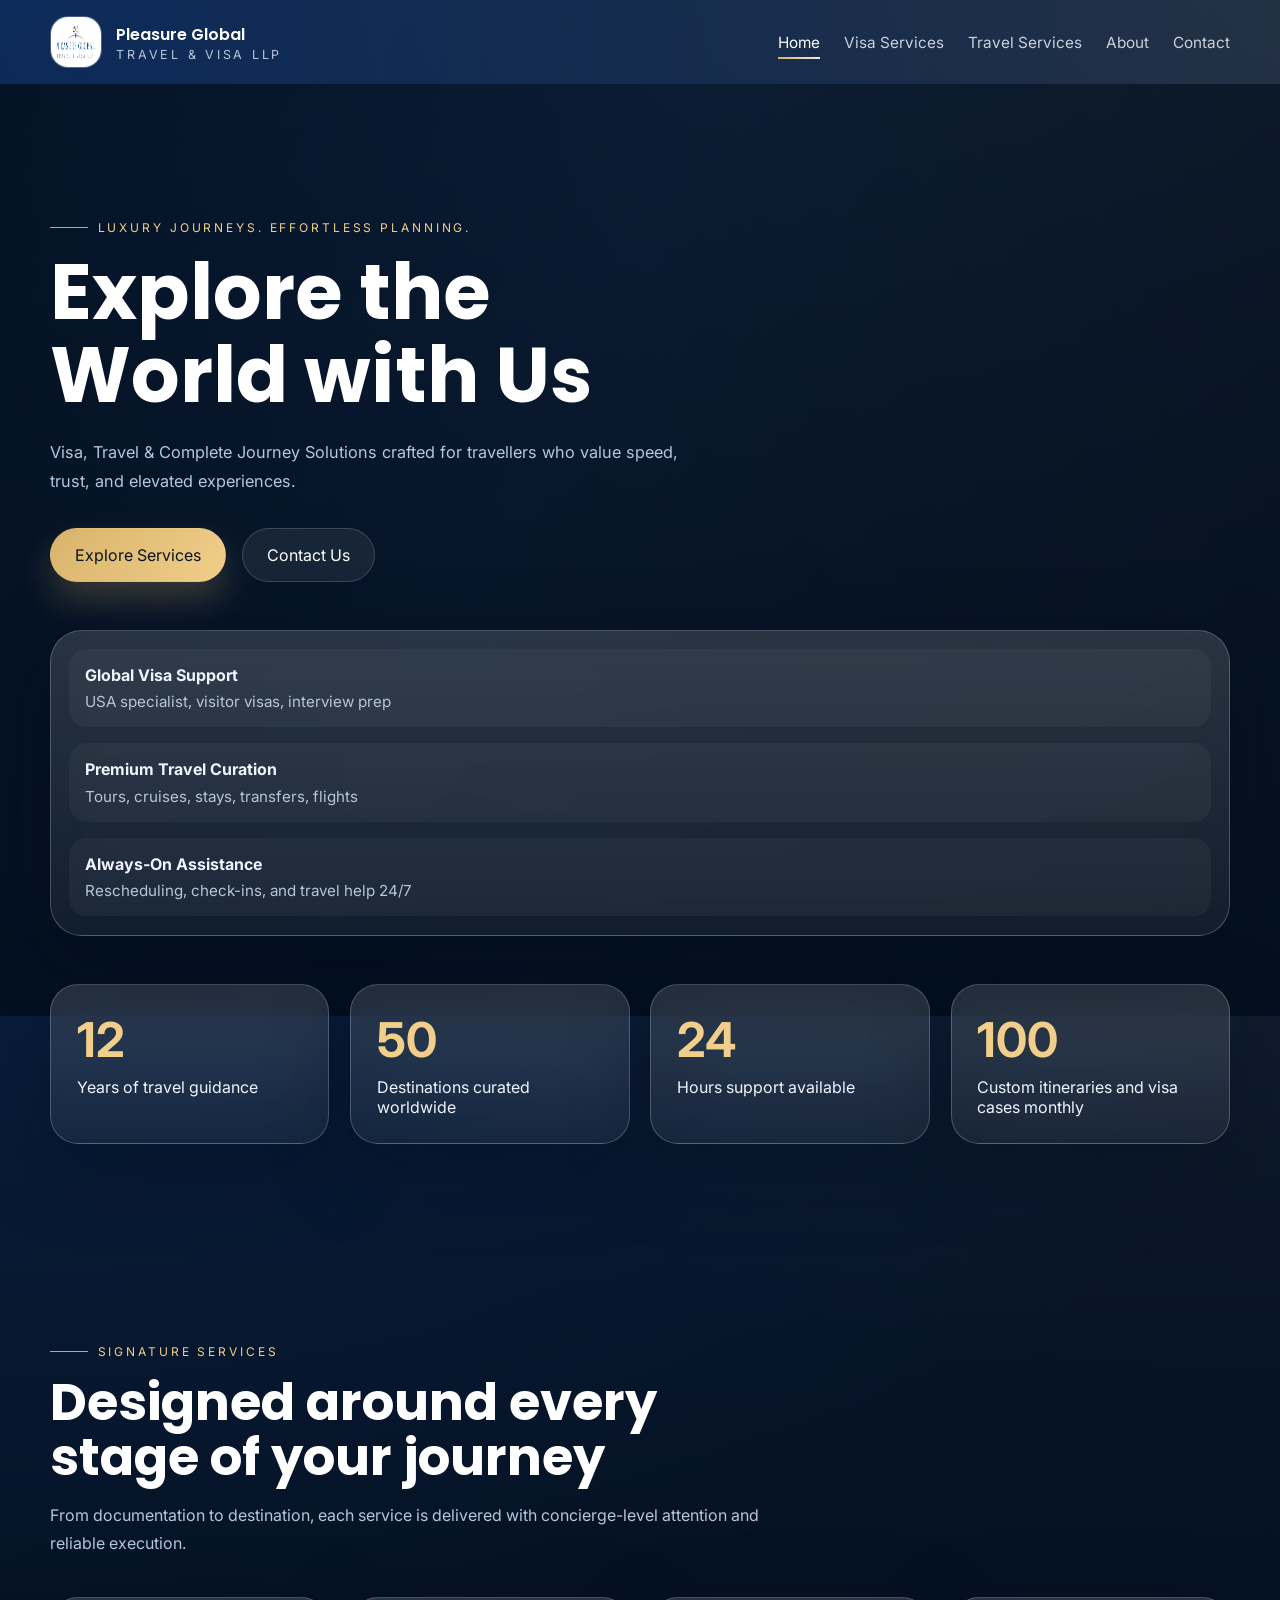
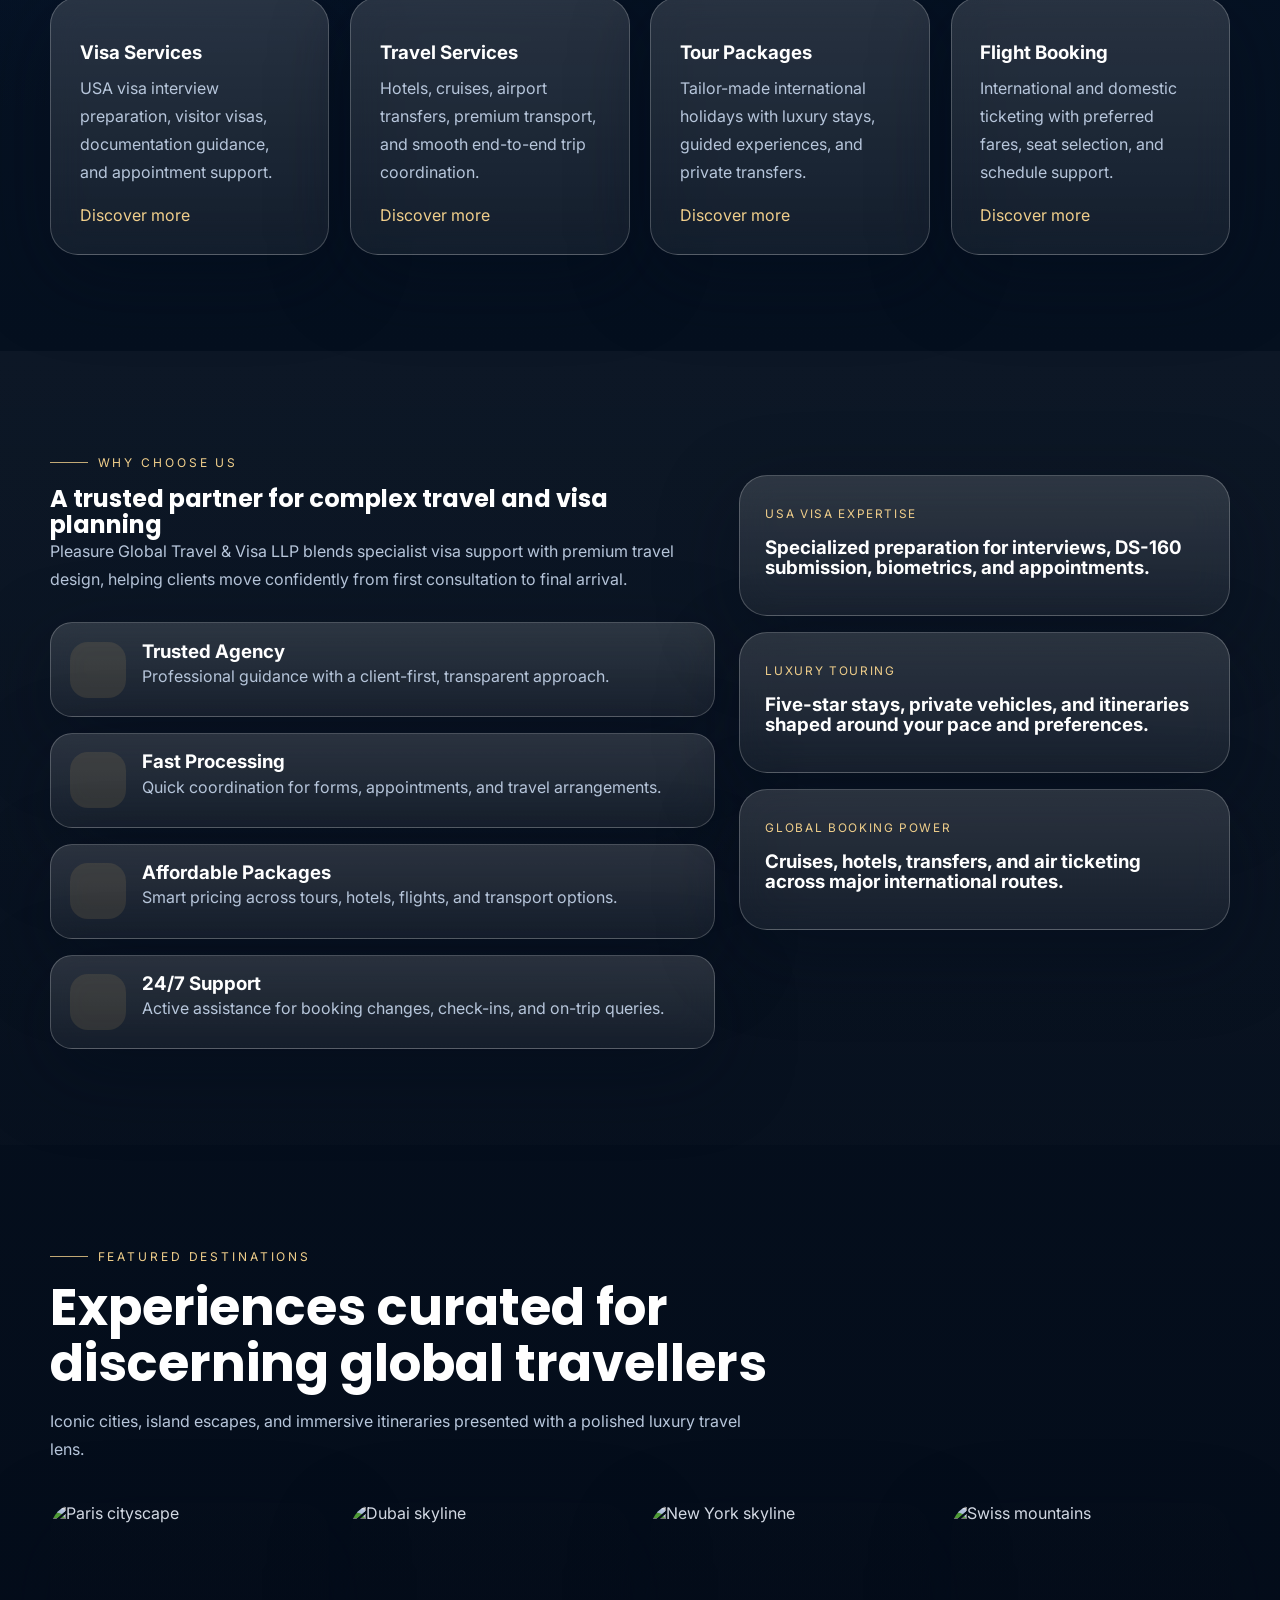
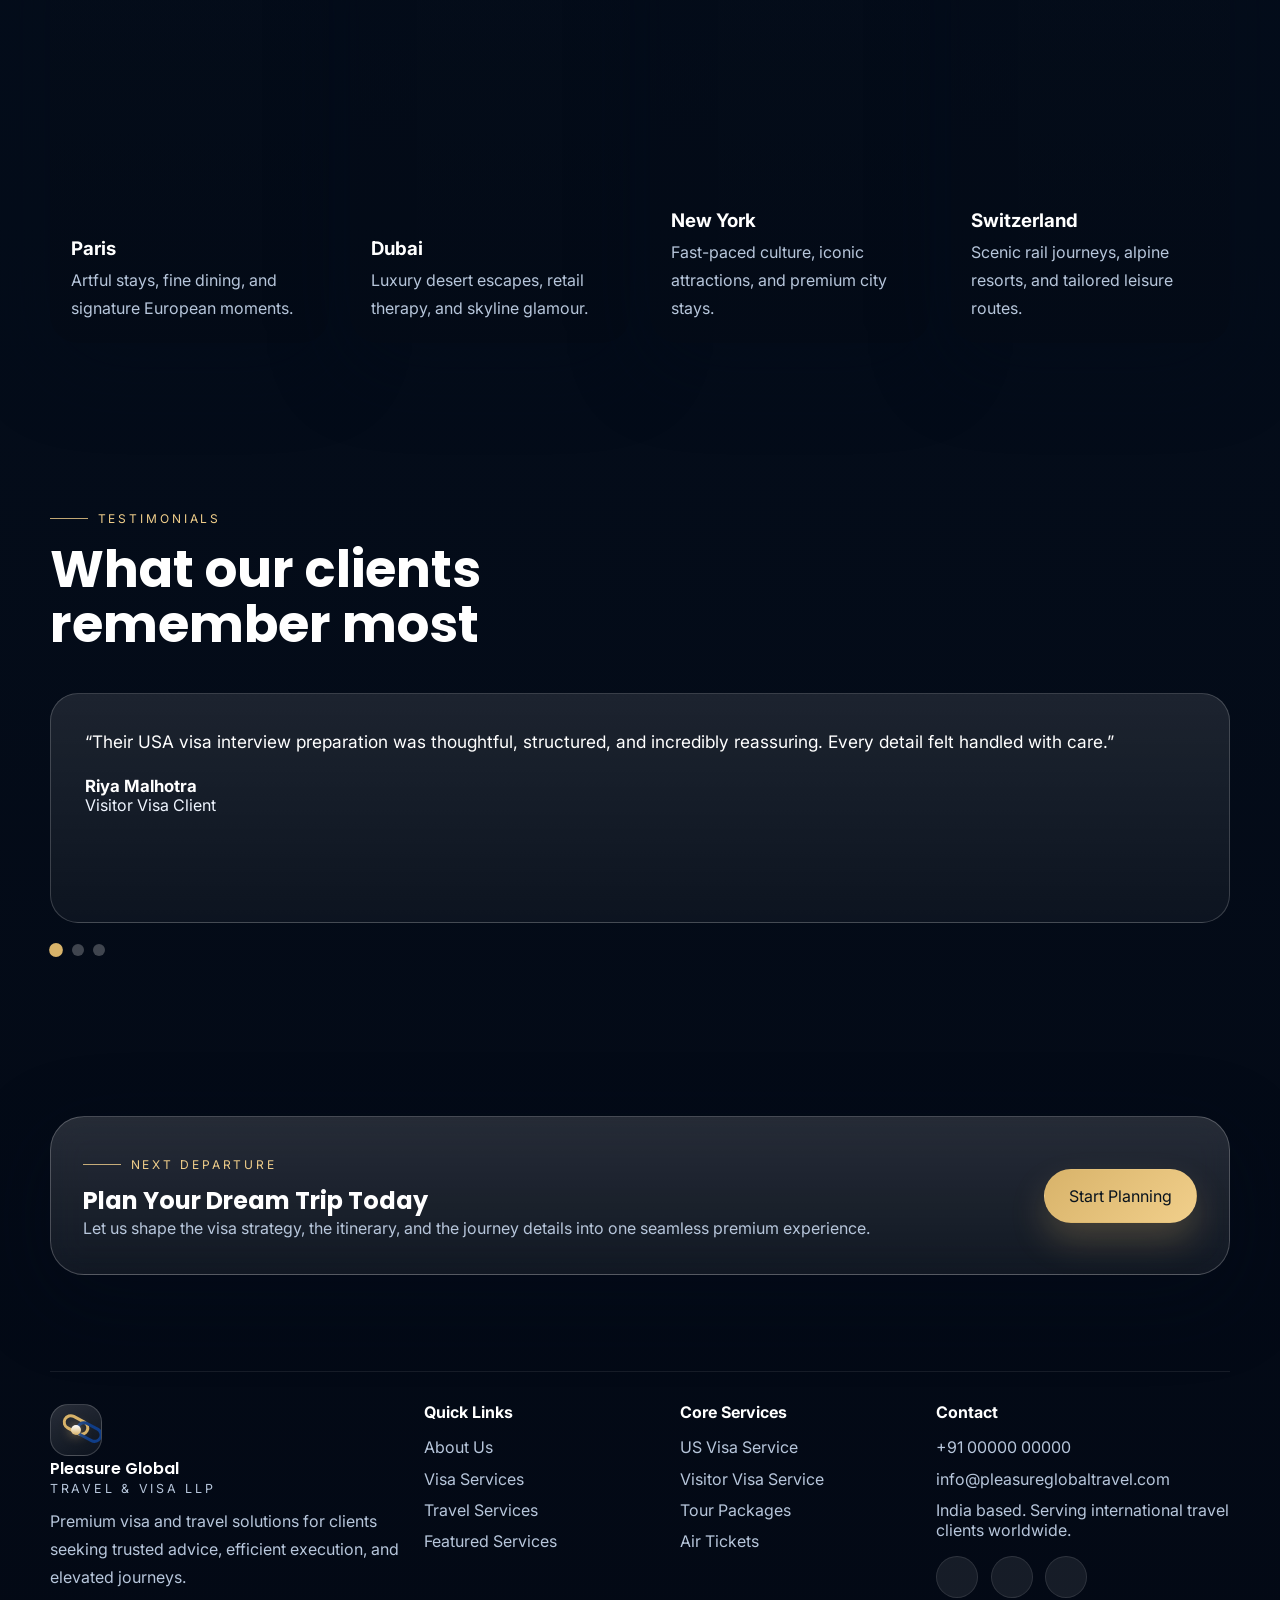
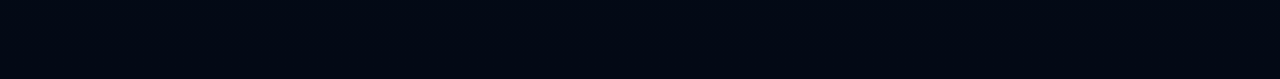
==== commit 5317d1d7: "image set" ====
--- a/index.html
+++ b/index.html
@@ -20,7 +20,8 @@
     <header class="header" id="siteHeader">
       <div class="container nav-wrap">
         <a class="brand" href="index.html" aria-label="Pleasure Global home">
-          <div class="brand-mark"><span class="brand-mark__loop"></span><span class="brand-mark__dot"></span></div>
+          <img src="assets/images/logo.jpeg" alt="My Logo" class="brand-mark">
+          <!-- <div class="brand-mark"><span class="brand-mark__loop"></span><span class="brand-mark__dot"></span></div> -->
           <div><strong>Pleasure Global</strong><span>Travel & Visa LLP</span></div>
         </a>
         <button class="nav-toggle" id="navToggle" aria-label="Open menu" aria-expanded="false"><span></span><span></span></button>
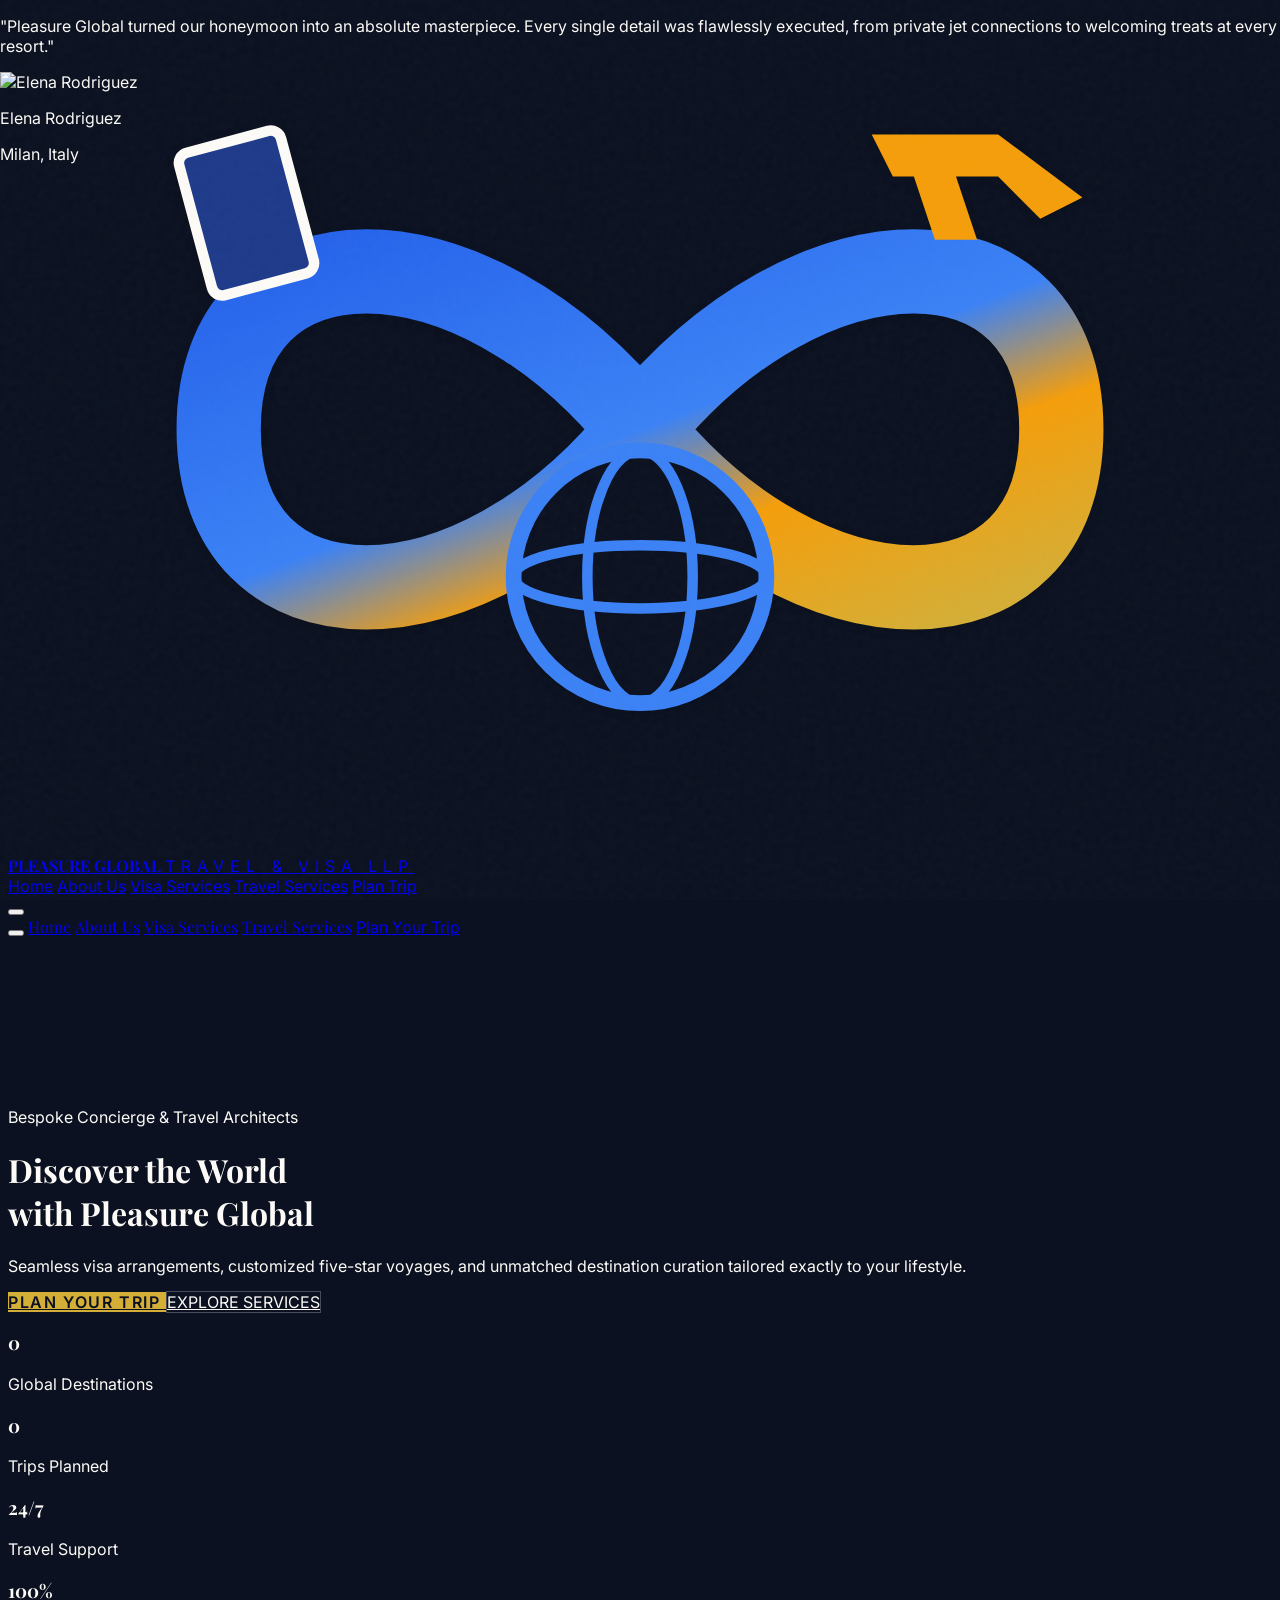
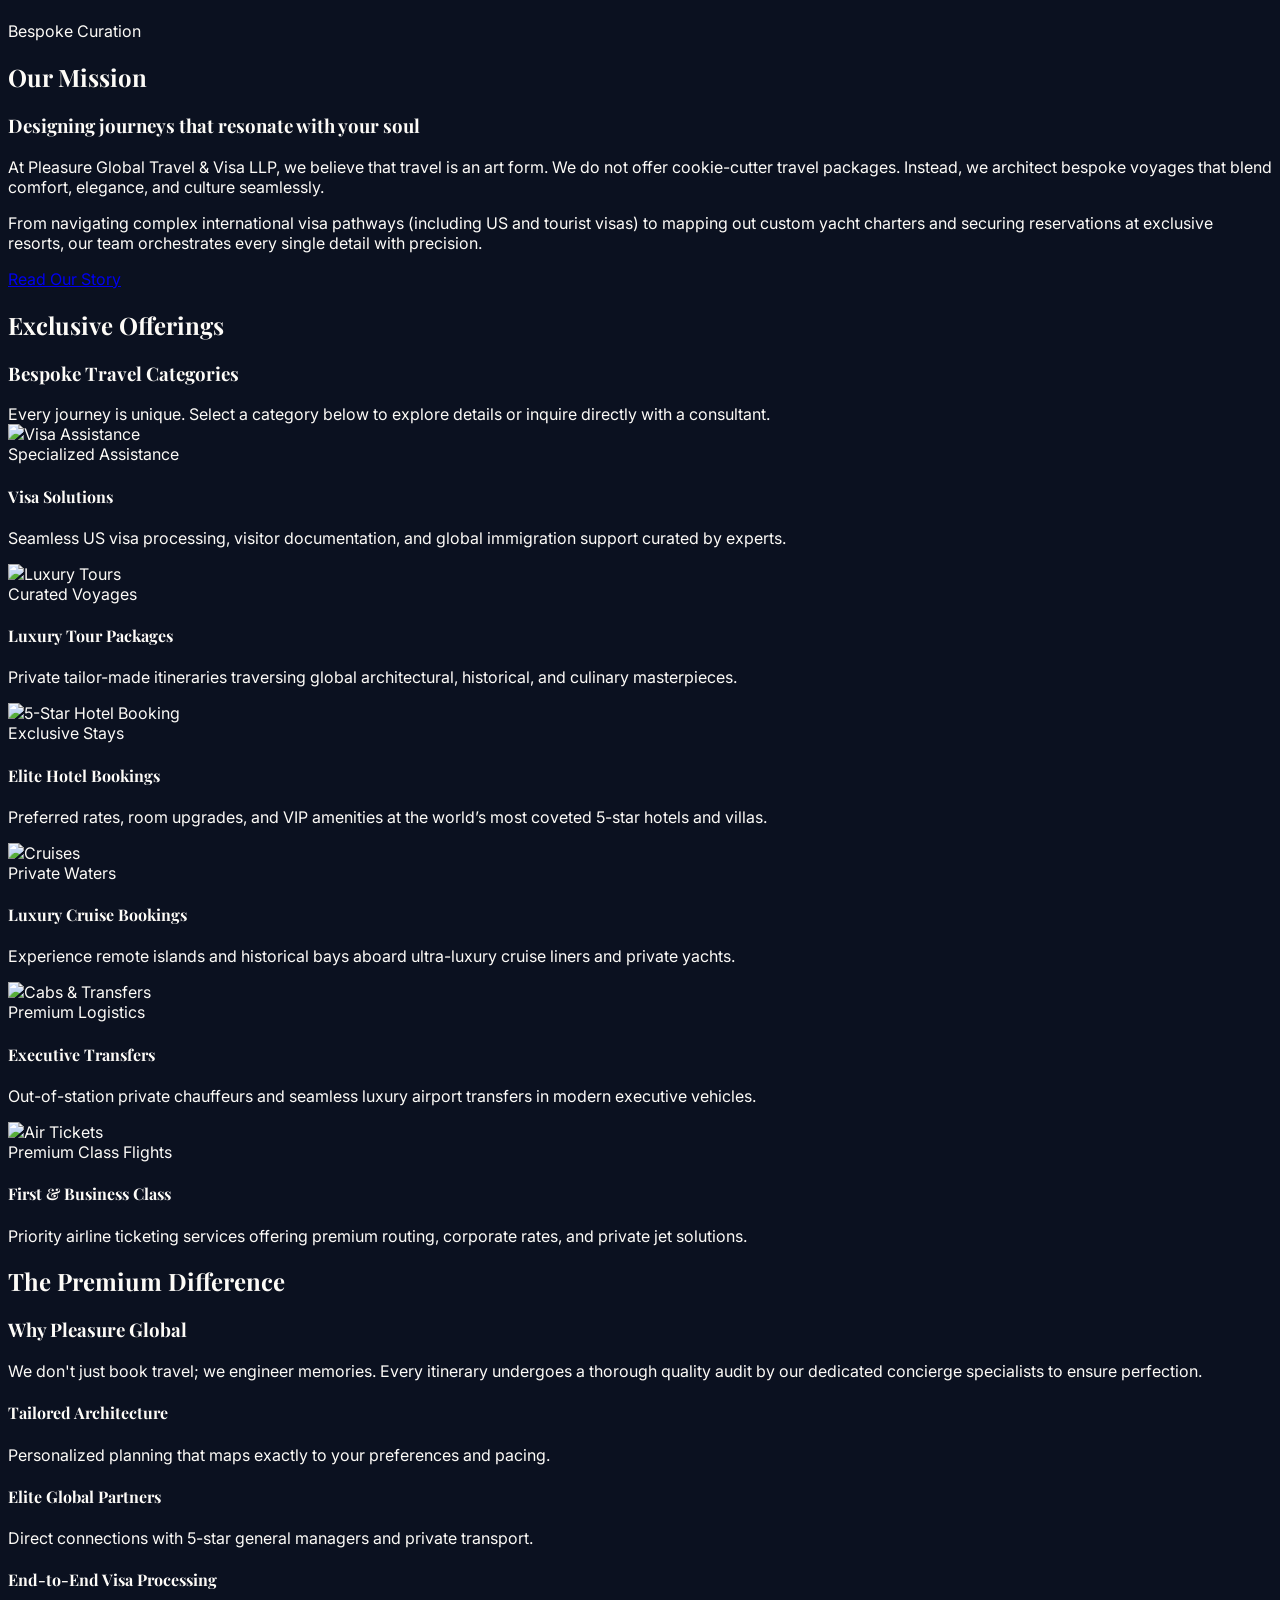
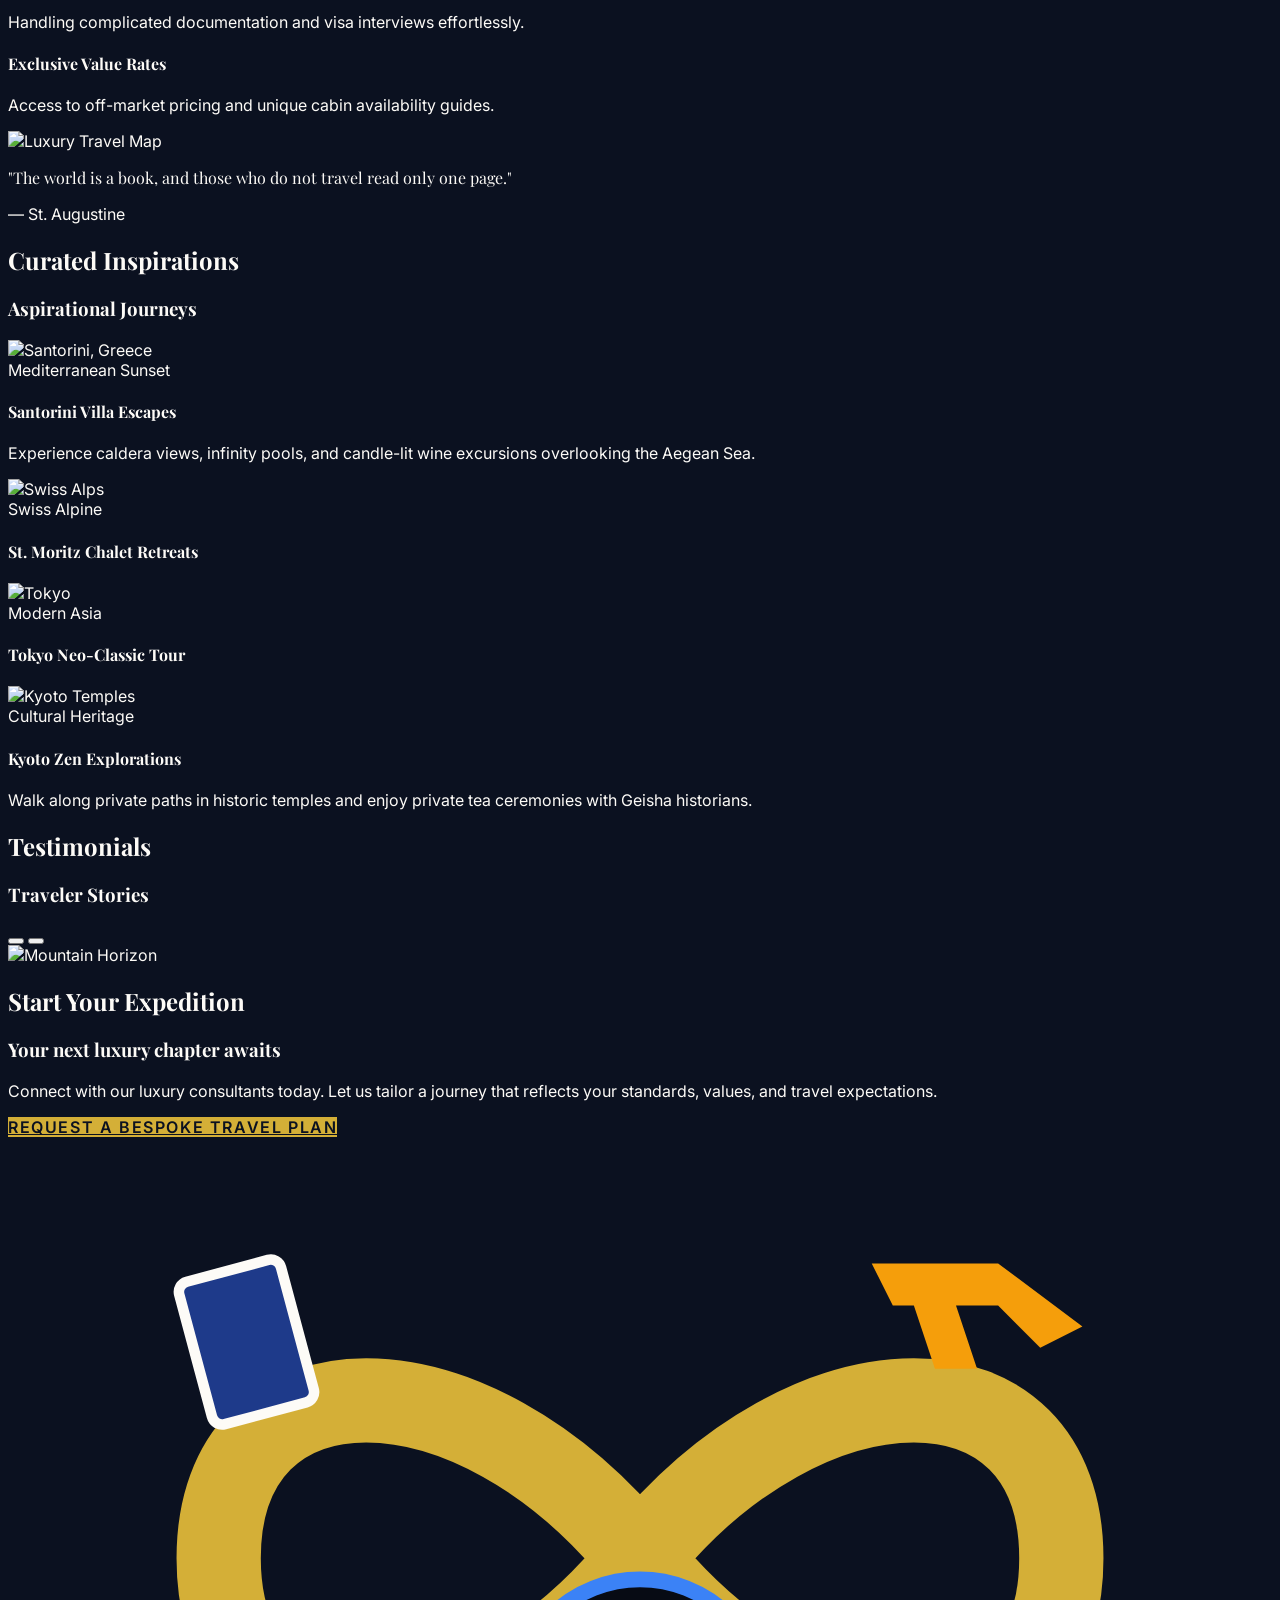
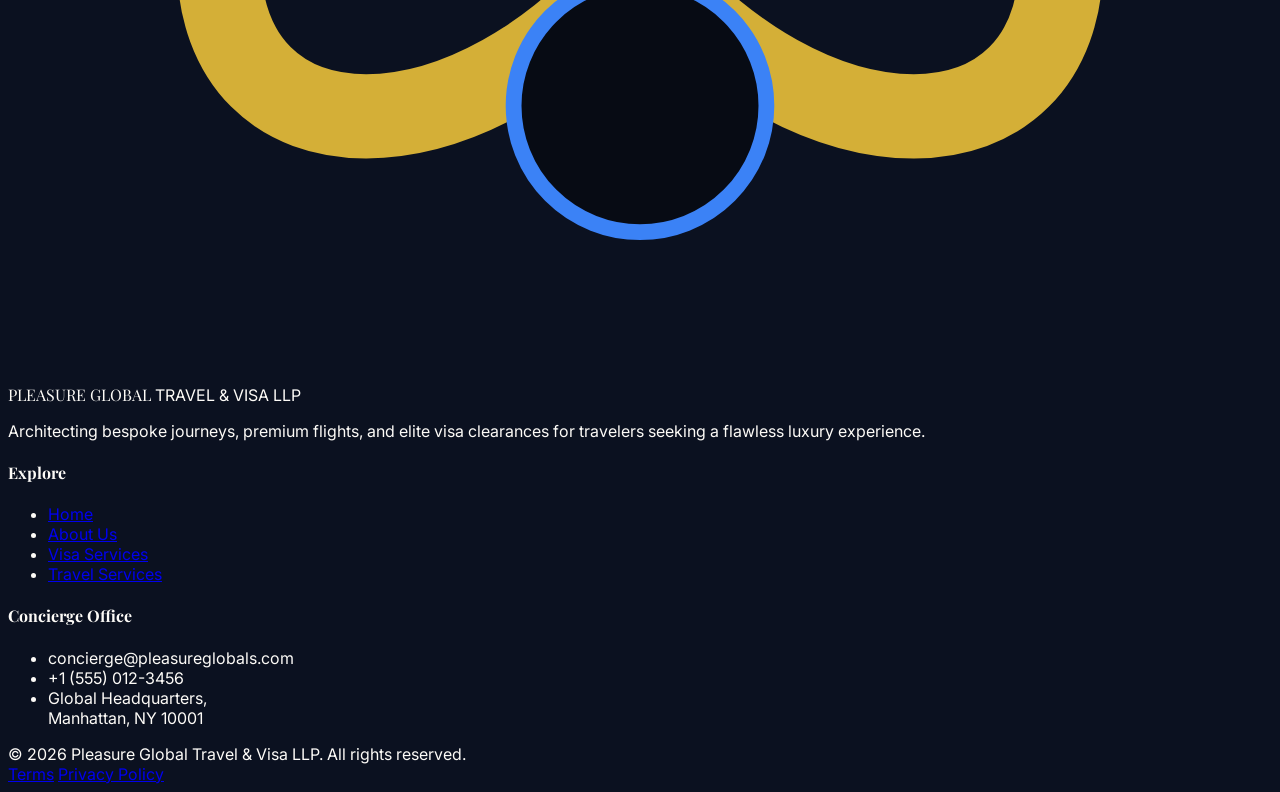
==== commit 4e72d23e: "selected update" ====
--- a/index.html
+++ b/index.html
@@ -1,148 +1,665 @@
-﻿<!DOCTYPE html>
-<html lang="en">
+<!DOCTYPE html>
+<html lang="en" class="scroll-smooth">
 <head>
-  <meta charset="UTF-8">
-  <meta name="viewport" content="width=device-width, initial-scale=1.0">
-  <title>Pleasure Global Travel & Visa LLP | Luxury Travel & Visa Services</title>
-  <meta name="description" content="Pleasure Global Travel & Visa LLP offers premium visa, travel, tour, cruise, hotel, transfer, and ticketing services for global journeys.">
-  <link rel="preconnect" href="https://fonts.googleapis.com">
-  <link rel="preconnect" href="https://fonts.gstatic.com" crossorigin>
-  <link href="https://fonts.googleapis.com/css2?family=Inter:wght@400;500;600;700;800&family=Poppins:wght@500;600;700&display=swap" rel="stylesheet">
-  <link href="https://cdn.jsdelivr.net/npm/remixicon@4.2.0/fonts/remixicon.css" rel="stylesheet">
-  <link rel="stylesheet" href="assets/css/style.css">
+    <meta charset="UTF-8">
+    <meta name="viewport" content="width=device-width, initial-scale=1.0">
+    <title>Pleasure Global Travel & Visa LLP | Luxury Travel Concierge</title>
+    <meta name="description" content="Curated luxury journeys, comprehensive visa assistance, and bespoke travel planning by Pleasure Global. Discover the art of premium travel.">
+    
+    <!-- Tailwind CSS -->
+    <script src="https://cdn.tailwindcss.com"></script>
+    
+    <!-- Google Fonts -->
+    <link rel="preconnect" href="https://fonts.googleapis.com">
+    <link rel="preconnect" href="https://fonts.gstatic.com" crossorigin>
+    <link href="https://fonts.googleapis.com/css2?family=Playfair+Display:ital,wght@0,400;0,500;0,600;0,700;1,400&family=Inter:wght@300;400;500;600;700&display=swap" rel="stylesheet">
+    
+    <!-- GSAP & ScrollTrigger -->
+    <script src="https://cdnjs.cloudflare.com/ajax/libs/gsap/3.12.2/gsap.min.js"></script>
+    <script src="https://cdnjs.cloudflare.com/ajax/libs/gsap/3.12.2/ScrollTrigger.min.js"></script>
+    
+    <!-- Lenis Smooth Scroll -->
+    <script src="https://cdn.jsdelivr.net/gh/studio-freight/lenis@1.0.29/bundled/lenis.min.js"></script>
+
+    <!-- Lucide Icons -->
+    <script src="https://unpkg.com/lucide@latest"></script>
+
+    <!-- Custom Luxury Theme CSS -->
+    <link rel="stylesheet" href="style.css">
+
+    <script>
+        tailwind.config = {
+            theme: {
+                extend: {
+                    colors: {
+                        navy: {
+                            950: '#070b14',
+                            900: '#0B1120',
+                            800: '#151E32',
+                            700: '#1E293B',
+                        },
+                        gold: {
+                            300: '#EED790',
+                            400: '#D4AF37',
+                            500: '#C59B2D',
+                            600: '#B8922E',
+                        },
+                        ivory: '#FDFBF7',
+                    },
+                    fontFamily: {
+                        serif: ['"Playfair Display"', 'serif'],
+                        sans: ['"Inter"', 'sans-serif'],
+                    }
+                }
+            }
+        }
+    </script>
 </head>
-<body data-page="home">
-  <div class="loader" id="pageLoader" aria-hidden="true">
-    <div class="loader__orbit"></div>
-    <div class="loader__core"><span>PG</span></div>
-  </div>
-  <div class="site-shell">
-    <header class="header" id="siteHeader">
-      <div class="container nav-wrap">
-        <a class="brand" href="index.html" aria-label="Pleasure Global home">
-          <img src="assets/images/logo.jpeg" alt="My Logo" class="brand-mark">
-          <!-- <div class="brand-mark"><span class="brand-mark__loop"></span><span class="brand-mark__dot"></span></div> -->
-          <div><strong>Pleasure Global</strong><span>Travel & Visa LLP</span></div>
-        </a>
-        <button class="nav-toggle" id="navToggle" aria-label="Open menu" aria-expanded="false"><span></span><span></span></button>
-        <nav class="nav" id="siteNav">
-          <a href="index.html" class="is-active">Home</a>
-          <a href="visa-services.html">Visa Services</a>
-          <a href="travel-services.html">Travel Services</a>
-          <a href="about.html">About</a>
-          <a href="#contact">Contact</a>
-        </nav>
-      </div>
+<body class="antialiased selection:bg-gold-500 selection:text-white">
+
+    <!-- Noise Overlay -->
+    <div class="noise-bg"></div>
+
+    <!-- Loader -->
+    <div class="loader" id="loader">
+        <div class="text-center flex flex-col items-center">
+            <!-- Loader Logo Emblem -->
+            <div class="mb-6 scale-125">
+                <svg class="w-16 h-12" viewBox="0 0 60 40" fill="none" xmlns="http://www.w3.org/2000/svg">
+                    <defs>
+                        <linearGradient id="loader-infinity-grad" x1="0%" y1="0%" x2="100%" y2="100%">
+                            <stop offset="0%" stop-color="#2563EB" />
+                            <stop offset="50%" stop-color="#3B82F6" />
+                            <stop offset="70%" stop-color="#F59E0B" />
+                            <stop offset="100%" stop-color="#D4AF37" />
+                        </linearGradient>
+                    </defs>
+                    <path d="M30 20 C22 10, 10 10, 10 20 C10 30, 22 30, 30 20 C38 10, 50 10, 50 20 C50 30, 38 30, 30 20 Z" 
+                          stroke="url(#loader-infinity-grad)" stroke-width="4" stroke-linecap="round" stroke-linejoin="round" fill="none" />
+                    <rect x="8" y="7" width="5" height="7" rx="0.5" transform="rotate(-15 8 7)" fill="#1E3A8A" stroke="#FDFBF7" stroke-width="0.5"/>
+                    <path d="M47 6 L51 9 L49 10 L47 8 L45 8 L46 11 L44 11 L43 8 L42 8 L41 6 Z" fill="#F59E0B" />
+                    <circle cx="30" cy="27" r="6" fill="#070b14" stroke="#3B82F6" stroke-width="0.75" />
+                    <ellipse cx="30" cy="27" rx="2.5" ry="6" stroke="#3B82F6" stroke-width="0.5" fill="none" />
+                    <ellipse cx="30" cy="27" rx="6" ry="1.5" stroke="#3B82F6" stroke-width="0.5" fill="none" />
+                </svg>
+            </div>
+            <h1 class="font-serif text-3xl md:text-5xl text-ivory tracking-[0.2em] uppercase">PLEASURE GLOBAL</h1>
+            <p class="text-gold-400 text-xs uppercase tracking-[0.4em] mt-3 font-sans">TRAVEL & VISA LLP</p>
+        </div>
+    </div>
+
+    <!-- Navigation -->
+    <nav id="navbar" class="fixed w-full z-40 transition-all duration-500 py-6 border-b border-transparent">
+        <div class="container mx-auto px-6 flex justify-between items-center">
+            
+            <!-- Brand Logo Visual (Vector Styled) -->
+            <a href="index.html" class="flex items-center gap-3 group logo-container">
+                <div class="relative w-12 h-10 shrink-0">
+                    <svg class="w-full h-full" viewBox="0 0 60 40" fill="none" xmlns="http://www.w3.org/2000/svg">
+                        <defs>
+                            <linearGradient id="nav-infinity-grad" x1="0%" y1="0%" x2="100%" y2="100%">
+                                <stop offset="0%" stop-color="#2563EB" />
+                                <stop offset="50%" stop-color="#3B82F6" />
+                                <stop offset="70%" stop-color="#F59E0B" />
+                                <stop offset="100%" stop-color="#D4AF37" />
+                            </linearGradient>
+                        </defs>
+                        <path d="M30 20 C22 10, 10 10, 10 20 C10 30, 22 30, 30 20 C38 10, 50 10, 50 20 C50 30, 38 30, 30 20 Z" 
+                              stroke="url(#nav-infinity-grad)" stroke-width="4" stroke-linecap="round" stroke-linejoin="round" fill="none" 
+                              class="group-hover:stroke-gold-400 transition-colors duration-500" />
+                        <rect x="8" y="7" width="5" height="7" rx="0.5" transform="rotate(-15 8 7)" fill="#1E3A8A" stroke="#FDFBF7" stroke-width="0.5"/>
+                        <path d="M47 6 L51 9 L49 10 L47 8 L45 8 L46 11 L44 11 L43 8 L42 8 L41 6 Z" fill="#F59E0B" />
+                        <circle cx="30" cy="27" r="6" fill="#0B1120" stroke="#3B82F6" stroke-width="0.75" />
+                        <ellipse cx="30" cy="27" rx="2.5" ry="6" stroke="#3B82F6" stroke-width="0.5" fill="none" />
+                        <ellipse cx="30" cy="27" rx="6" ry="1.5" stroke="#3B82F6" stroke-width="0.5" fill="none" />
+                    </svg>
+                </div>
+                <div class="flex flex-col">
+                    <span class="text-lg md:text-xl font-bold tracking-widest text-ivory logo-text-serif uppercase group-hover:text-gold-400 transition-colors duration-300">
+                        PLEASURE GLOBAL
+                    </span>
+                    <span class="text-[8px] md:text-[9px] uppercase tracking-[0.38em] text-gray-400 logo-text-sans font-sans">
+                        TRAVEL & VISA LLP
+                    </span>
+                </div>
+            </a>
+            
+            <!-- Desktop Menu -->
+            <div class="hidden lg:flex items-center gap-8">
+                <a href="index.html" class="text-xs uppercase tracking-widest text-gold-400 font-semibold">Home</a>
+                <a href="about.html" class="text-xs uppercase tracking-widest text-gray-300 hover:text-gold-400 transition-colors">About Us</a>
+                <a href="visa-services.html" class="text-xs uppercase tracking-widest text-gray-300 hover:text-gold-400 transition-colors">Visa Services</a>
+                <a href="travel-services.html" class="text-xs uppercase tracking-widest text-gray-300 hover:text-gold-400 transition-colors">Travel Services</a>
+                <a href="contact.html" class="px-6 py-2 border border-gold-400 text-gold-400 hover:bg-gold-400 hover:text-navy-900 transition-all duration-300 text-xs uppercase tracking-widest font-semibold rounded-sm">
+                    Plan Trip
+                </a>
+            </div>
+
+            <!-- Mobile Menu Button -->
+            <button id="mobile-menu-btn" class="lg:hidden text-ivory">
+                <i data-lucide="menu" class="w-8 h-8"></i>
+            </button>
+        </div>
+    </nav>
+
+    <!-- Mobile Menu Overlay -->
+    <div id="mobile-menu" class="fixed inset-0 bg-navy-950/95 z-50 transform translate-x-full transition-transform duration-500 flex flex-col justify-center items-center gap-8 backdrop-blur-md">
+        <button id="close-menu" class="absolute top-6 right-6 text-ivory">
+            <i data-lucide="x" class="w-8 h-8"></i>
+        </button>
+        <a href="index.html" class="mobile-link text-2xl font-serif text-gold-400">Home</a>
+        <a href="about.html" class="mobile-link text-2xl font-serif text-ivory hover:text-gold-400">About Us</a>
+        <a href="visa-services.html" class="mobile-link text-2xl font-serif text-ivory hover:text-gold-400">Visa Services</a>
+        <a href="travel-services.html" class="mobile-link text-2xl font-serif text-ivory hover:text-gold-400">Travel Services</a>
+        <a href="contact.html" class="mobile-link px-8 py-3 border border-gold-400 text-gold-400 mt-4 text-lg tracking-widest uppercase font-semibold">Plan Your Trip</a>
+    </div>
+
+    <!-- Hero Section -->
+    <header class="relative h-screen w-full overflow-hidden flex items-center justify-center">
+        <!-- Background Video -->
+        <div class="absolute inset-0 w-full h-full z-0">
+            <video autoplay muted loop playsinline poster="https://images.unsplash.com/photo-1469854523086-cc02fe5d8800?ixlib=rb-4.0.3&auto=format&fit=crop&w=2021&q=80" class="w-full h-full object-cover scale-110">
+                <source src="https://player.vimeo.com/external/451670654.sd.mp4?s=f8d7976e323bc54dcd9fa6916f9b9060b81df487&profile_id=164&oauth2_token_id=57447761" type="video/mp4">
+            </video>
+            <!-- Dark Gradient Overlay -->
+            <div class="absolute inset-0 hero-overlay"></div>
+        </div>
+
+        <!-- Content -->
+        <div class="relative z-10 text-center px-6 max-w-5xl mx-auto mt-16">
+            <p class="reveal-text text-gold-400 text-sm md:text-base uppercase tracking-[0.4em] mb-6 font-medium">Bespoke Concierge & Travel Architects</p>
+            <h1 class="reveal-text font-serif text-5xl md:text-7xl lg:text-8xl text-ivory mb-6 leading-tight">
+                Discover the World <br> <span class="italic font-light">with Pleasure Global</span>
+            </h1>
+            <p class="reveal-text text-gray-300 text-lg md:text-xl max-w-2xl mx-auto mb-10 font-light leading-relaxed">
+                Seamless visa arrangements, customized five-star voyages, and unmatched destination curation tailored exactly to your lifestyle.
+            </p>
+            
+            <div class="reveal-text flex flex-col sm:flex-row gap-4 justify-center items-center">
+                <a href="contact.html" class="btn-gold px-8 py-4 rounded-sm transition-all w-full sm:w-auto">
+                    PLAN YOUR TRIP
+                </a>
+                <a href="travel-services.html" class="btn-outline px-8 py-4 text-ivory tracking-wider text-xs uppercase font-semibold rounded-sm w-full sm:w-auto">
+                    EXPLORE SERVICES
+                </a>
+            </div>
+
+            <!-- Trust Badges -->
+            <div class="reveal-text mt-16 grid grid-cols-2 md:grid-cols-4 gap-8 border-t border-white/10 pt-8 max-w-4xl mx-auto">
+                <div class="text-center">
+                    <h3 class="text-2xl font-serif text-white mb-1 counter" data-target="150">0</h3>
+                    <p class="text-[10px] text-gray-400 uppercase tracking-widest">Global Destinations</p>
+                </div>
+                <div class="text-center">
+                    <h3 class="text-2xl font-serif text-white mb-1 counter" data-target="5000">0</h3>
+                    <p class="text-[10px] text-gray-400 uppercase tracking-widest">Trips Planned</p>
+                </div>
+                <div class="text-center">
+                    <h3 class="text-2xl font-serif text-white mb-1">24/7</h3>
+                    <p class="text-[10px] text-gray-400 uppercase tracking-widest">Travel Support</p>
+                </div>
+                <div class="text-center">
+                    <h3 class="text-2xl font-serif text-white mb-1">100%</h3>
+                    <p class="text-[10px] text-gray-400 uppercase tracking-widest">Bespoke Curation</p>
+                </div>
+            </div>
+        </div>
+
+        <!-- Scroll Indicator -->
+        <div class="absolute bottom-10 left-1/2 transform -translate-x-1/2 animate-bounce text-white/50">
+            <i data-lucide="chevron-down" class="w-6 h-6"></i>
+        </div>
     </header>
-    <main>
-      <section class="hero hero--home">
-        <div class="hero__backdrop" data-parallax></div>
-        <div class="container hero__content">
-          <div class="eyebrow reveal">Luxury journeys. Effortless planning.</div>
-          <h1 class="reveal">Explore the World with Us</h1>
-          <p class="reveal">Visa, Travel & Complete Journey Solutions crafted for travellers who value speed, trust, and elevated experiences.</p>
-          <div class="hero__actions reveal">
-            <a class="btn btn--primary" href="#services">Explore Services</a>
-            <a class="btn btn--secondary" href="#contact">Contact Us</a>
-          </div>
-          <div class="hero-panel glass reveal">
-            <div><strong>Global Visa Support</strong><span>USA specialist, visitor visas, interview prep</span></div>
-            <div><strong>Premium Travel Curation</strong><span>Tours, cruises, stays, transfers, flights</span></div>
-            <div><strong>Always-On Assistance</strong><span>Rescheduling, check-ins, and travel help 24/7</span></div>
-          </div>
-        </div>
-      </section>
-      <section class="section stats-strip">
-        <div class="container stats-grid">
-          <div class="stat-card glass reveal"><strong data-counter="12">0</strong><span>Years of travel guidance</span></div>
-          <div class="stat-card glass reveal"><strong data-counter="50">0</strong><span>Destinations curated worldwide</span></div>
-          <div class="stat-card glass reveal"><strong data-counter="24">0</strong><span>Hours support available</span></div>
-          <div class="stat-card glass reveal"><strong data-counter="100">0</strong><span>Custom itineraries and visa cases monthly</span></div>
-        </div>
-      </section>
-      <section class="section" id="services">
-        <div class="container">
-          <div class="section-heading reveal">
-            <span class="eyebrow">Signature Services</span>
-            <h2>Designed around every stage of your journey</h2>
-            <p>From documentation to destination, each service is delivered with concierge-level attention and reliable execution.</p>
-          </div>
-          <div class="card-grid card-grid--4">
-            <article class="service-card glass reveal"><i class="ri-passport-line"></i><h3>Visa Services</h3><p>USA visa interview preparation, visitor visas, documentation guidance, and appointment support.</p><a href="visa-services.html">Discover more</a></article>
-            <article class="service-card glass reveal"><i class="ri-flight-takeoff-line"></i><h3>Travel Services</h3><p>Hotels, cruises, airport transfers, premium transport, and smooth end-to-end trip coordination.</p><a href="travel-services.html">Discover more</a></article>
-            <article class="service-card glass reveal"><i class="ri-map-pin-2-line"></i><h3>Tour Packages</h3><p>Tailor-made international holidays with luxury stays, guided experiences, and private transfers.</p><a href="travel-services.html#tour-packages">Discover more</a></article>
-            <article class="service-card glass reveal"><i class="ri-ticket-2-line"></i><h3>Flight Booking</h3><p>International and domestic ticketing with preferred fares, seat selection, and schedule support.</p><a href="travel-services.html#air-tickets">Discover more</a></article>
-          </div>
-        </div>
-      </section>
-      <section class="section section--dark">
-        <div class="container split-layout">
-          <div class="split-copy reveal">
-            <span class="eyebrow">Why Choose Us</span>
-            <h2>A trusted partner for complex travel and visa planning</h2>
-            <p>Pleasure Global Travel & Visa LLP blends specialist visa support with premium travel design, helping clients move confidently from first consultation to final arrival.</p>
-            <div class="feature-list">
-              <div class="feature-pill glass"><i class="ri-shield-check-line"></i><div><h3>Trusted Agency</h3><p>Professional guidance with a client-first, transparent approach.</p></div></div>
-              <div class="feature-pill glass"><i class="ri-timer-flash-line"></i><div><h3>Fast Processing</h3><p>Quick coordination for forms, appointments, and travel arrangements.</p></div></div>
-              <div class="feature-pill glass"><i class="ri-price-tag-3-line"></i><div><h3>Affordable Packages</h3><p>Smart pricing across tours, hotels, flights, and transport options.</p></div></div>
-              <div class="feature-pill glass"><i class="ri-customer-service-2-line"></i><div><h3>24/7 Support</h3><p>Active assistance for booking changes, check-ins, and on-trip queries.</p></div></div>
-            </div>
-          </div>
-          <div class="showcase reveal">
-            <article class="showcase-card glass"><span>USA Visa Expertise</span><h3>Specialized preparation for interviews, DS-160 submission, biometrics, and appointments.</h3></article>
-            <article class="showcase-card glass"><span>Luxury Touring</span><h3>Five-star stays, private vehicles, and itineraries shaped around your pace and preferences.</h3></article>
-            <article class="showcase-card glass"><span>Global Booking Power</span><h3>Cruises, hotels, transfers, and air ticketing across major international routes.</h3></article>
-          </div>
-        </div>
-      </section>
-      <section class="section">
-        <div class="container">
-          <div class="section-heading reveal">
-            <span class="eyebrow">Featured Destinations</span>
-            <h2>Experiences curated for discerning global travellers</h2>
-            <p>Iconic cities, island escapes, and immersive itineraries presented with a polished luxury travel lens.</p>
-          </div>
-          <div class="destination-grid">
-            <article class="destination-card reveal"><img src="https://images.unsplash.com/photo-1502602898657-3e91760cbb34?auto=format&fit=crop&w=900&q=80" alt="Paris cityscape"><div class="destination-card__overlay"><h3>Paris</h3><p>Artful stays, fine dining, and signature European moments.</p></div></article>
-            <article class="destination-card reveal"><img src="https://images.unsplash.com/photo-1527631746610-bca00a040d60?auto=format&fit=crop&w=900&q=80" alt="Dubai skyline"><div class="destination-card__overlay"><h3>Dubai</h3><p>Luxury desert escapes, retail therapy, and skyline glamour.</p></div></article>
-            <article class="destination-card reveal"><img src="https://images.unsplash.com/photo-1503899036084-c55cdd92da26?auto=format&fit=crop&w=900&q=80" alt="New York skyline"><div class="destination-card__overlay"><h3>New York</h3><p>Fast-paced culture, iconic attractions, and premium city stays.</p></div></article>
-            <article class="destination-card reveal"><img src="https://images.unsplash.com/photo-1516483638261-f4dbaf036963?auto=format&fit=crop&w=900&q=80" alt="Swiss mountains"><div class="destination-card__overlay"><h3>Switzerland</h3><p>Scenic rail journeys, alpine resorts, and tailored leisure routes.</p></div></article>
-          </div>
-        </div>
-      </section>
-      <section class="section section--narrow">
-        <div class="container">
-          <div class="section-heading reveal"><span class="eyebrow">Testimonials</span><h2>What our clients remember most</h2></div>
-          <div class="testimonial-slider reveal" id="testimonialSlider">
-            <article class="testimonial-slide is-active"><p>“Their USA visa interview preparation was thoughtful, structured, and incredibly reassuring. Every detail felt handled with care.”</p><h3>Riya Malhotra</h3><span>Visitor Visa Client</span></article>
-            <article class="testimonial-slide"><p>“Our family holiday was beautifully coordinated, from flights and hotel bookings to airport transfers. Smooth from start to finish.”</p><h3>Aditya Mehra</h3><span>Luxury Tour Client</span></article>
-            <article class="testimonial-slide"><p>“The team stayed available even during travel changes and late-night airline updates. It felt like having a private travel desk.”</p><h3>Sana Kapoor</h3><span>Frequent International Traveller</span></article>
-          </div>
-          <div class="slider-dots" id="sliderDots" aria-label="Testimonial navigation"></div>
-        </div>
-      </section>
-      <section class="section">
-        <div class="container">
-          <div class="cta-banner glass reveal">
-            <div><span class="eyebrow">Next Departure</span><h2>Plan Your Dream Trip Today</h2><p>Let us shape the visa strategy, the itinerary, and the journey details into one seamless premium experience.</p></div>
-            <a class="btn btn--primary" href="#contact">Start Planning</a>
-          </div>
-        </div>
-      </section>
-    </main>
-    <footer class="footer" id="contact">
-      <div class="container footer-grid">
-        <div>
-          <a class="brand brand--footer" href="index.html"><div class="brand-mark"><span class="brand-mark__loop"></span><span class="brand-mark__dot"></span></div><div><strong>Pleasure Global</strong><span>Travel & Visa LLP</span></div></a>
-          <p>Premium visa and travel solutions for clients seeking trusted advice, efficient execution, and elevated journeys.</p>
-        </div>
-        <div><h3>Quick Links</h3><a href="about.html">About Us</a><a href="visa-services.html">Visa Services</a><a href="travel-services.html">Travel Services</a><a href="index.html#services">Featured Services</a></div>
-        <div><h3>Core Services</h3><a href="visa-services.html#us-visa">US Visa Service</a><a href="visa-services.html#visitor-visa">Visitor Visa Service</a><a href="travel-services.html#tour-packages">Tour Packages</a><a href="travel-services.html#air-tickets">Air Tickets</a></div>
-        <div><h3>Contact</h3><a href="tel:+910000000000">+91 00000 00000</a><a href="mailto:info@pleasureglobaltravel.com">info@pleasureglobaltravel.com</a><span>India based. Serving international travel clients worldwide.</span><div class="socials"><a href="#" aria-label="Instagram"><i class="ri-instagram-line"></i></a><a href="#" aria-label="Facebook"><i class="ri-facebook-circle-line"></i></a><a href="#" aria-label="LinkedIn"><i class="ri-linkedin-box-line"></i></a></div></div>
-      </div>
+
+    <!-- Welcome Section (Elevated Narrative) -->
+    <section class="py-24 bg-navy-950 relative border-b border-white/5">
+        <div class="container mx-auto px-6 max-w-5xl">
+            <div class="grid grid-cols-1 md:grid-cols-12 gap-12 items-center">
+                <div class="md:col-span-4 border-l-2 border-gold-400 pl-6">
+                    <h2 class="text-gold-400 text-xs uppercase tracking-[0.3em] mb-2 font-sans">Our Mission</h2>
+                    <h3 class="font-serif text-3xl md:text-4xl text-ivory">Designing journeys that resonate with your soul</h3>
+                </div>
+                <div class="md:col-span-8">
+                    <p class="text-gray-300 text-base md:text-lg font-light leading-relaxed mb-6">
+                        At Pleasure Global Travel & Visa LLP, we believe that travel is an art form. We do not offer cookie-cutter travel packages. Instead, we architect bespoke voyages that blend comfort, elegance, and culture seamlessly.
+                    </p>
+                    <p class="text-gray-400 text-sm font-light leading-relaxed mb-6">
+                        From navigating complex international visa pathways (including US and tourist visas) to mapping out custom yacht charters and securing reservations at exclusive resorts, our team orchestrates every single detail with precision.
+                    </p>
+                    <a href="about.html" class="inline-flex items-center gap-2 text-gold-400 hover:text-white transition-colors text-sm uppercase tracking-widest font-semibold">
+                        Read Our Story <i data-lucide="arrow-right" class="w-4 h-4"></i>
+                    </a>
+                </div>
+            </div>
+        </div>
+    </section>
+
+    <!-- Services Overview Slider -->
+    <section id="services" class="py-24 bg-navy-900 relative overflow-hidden">
+        <div class="container mx-auto px-6 mb-16 relative z-10">
+            <div class="flex flex-col md:flex-row justify-between items-end gap-6">
+                <div>
+                    <h2 class="text-gold-400 text-xs uppercase tracking-[0.3em] mb-2">Exclusive Offerings</h2>
+                    <h3 class="font-serif text-4xl md:text-5xl text-ivory">Bespoke Travel Categories</h3>
+                </div>
+                <div class="text-gray-400 max-w-xs md:text-right text-sm font-light">
+                    Every journey is unique. Select a category below to explore details or inquire directly with a consultant.
+                </div>
+            </div>
+        </div>
+
+        <!-- Horizontal Scroll Wrapper -->
+        <div class="relative w-full overflow-x-auto pb-12 hide-scrollbar">
+            <div class="flex gap-6 px-6 md:px-20 min-w-max" id="services-track">
+                
+                <!-- Visa Services Card -->
+                <div onclick="window.location.href='visa-services.html'" class="service-card relative w-[300px] md:w-[360px] h-[480px] rounded-lg overflow-hidden group cursor-pointer border border-white/5">
+                    <div class="img-zoom-container absolute inset-0">
+                        <img src="https://images.unsplash.com/photo-1488646953014-85cb44e25828?ixlib=rb-4.0.3&auto=format&fit=crop&w=800&q=80" alt="Visa Assistance" class="w-full h-full object-cover">
+                    </div>
+                    <div class="card-content absolute inset-0 flex flex-col justify-end p-8">
+                        <div class="transform translate-y-6 group-hover:translate-y-0 transition-transform duration-500">
+                            <span class="text-gold-400 text-[10px] tracking-widest uppercase mb-2 block">Specialized Assistance</span>
+                            <h4 class="font-serif text-2xl text-ivory mb-2">Visa Solutions</h4>
+                            <p class="text-gray-300 text-sm opacity-0 group-hover:opacity-100 transition-opacity duration-500 delay-100 line-clamp-3">
+                                Seamless US visa processing, visitor documentation, and global immigration support curated by experts.
+                            </p>
+                        </div>
+                    </div>
+                </div>
+
+                <!-- Tour Packages Card -->
+                <div onclick="window.location.href='travel-services.html#tours'" class="service-card relative w-[300px] md:w-[360px] h-[480px] rounded-lg overflow-hidden group cursor-pointer border border-white/5">
+                    <div class="img-zoom-container absolute inset-0">
+                        <img src="https://images.unsplash.com/photo-1515934751635-c81c6bc9a2d8?ixlib=rb-4.0.3&auto=format&fit=crop&w=800&q=80" alt="Luxury Tours" class="w-full h-full object-cover">
+                    </div>
+                    <div class="card-content absolute inset-0 flex flex-col justify-end p-8">
+                        <div class="transform translate-y-6 group-hover:translate-y-0 transition-transform duration-500">
+                            <span class="text-gold-400 text-[10px] tracking-widest uppercase mb-2 block">Curated Voyages</span>
+                            <h4 class="font-serif text-2xl text-ivory mb-2">Luxury Tour Packages</h4>
+                            <p class="text-gray-300 text-sm opacity-0 group-hover:opacity-100 transition-opacity duration-500 delay-100 line-clamp-3">
+                                Private tailor-made itineraries traversing global architectural, historical, and culinary masterpieces.
+                            </p>
+                        </div>
+                    </div>
+                </div>
+
+                <!-- Hotel Bookings Card -->
+                <div onclick="window.location.href='travel-services.html#hotels'" class="service-card relative w-[300px] md:w-[360px] h-[480px] rounded-lg overflow-hidden group cursor-pointer border border-white/5">
+                    <div class="img-zoom-container absolute inset-0">
+                        <img src="https://images.unsplash.com/photo-1566073771259-6a8506099945?ixlib=rb-4.0.3&auto=format&fit=crop&w=800&q=80" alt="5-Star Hotel Booking" class="w-full h-full object-cover">
+                    </div>
+                    <div class="card-content absolute inset-0 flex flex-col justify-end p-8">
+                        <div class="transform translate-y-6 group-hover:translate-y-0 transition-transform duration-500">
+                            <span class="text-gold-400 text-[10px] tracking-widest uppercase mb-2 block">Exclusive Stays</span>
+                            <h4 class="font-serif text-2xl text-ivory mb-2">Elite Hotel Bookings</h4>
+                            <p class="text-gray-300 text-sm opacity-0 group-hover:opacity-100 transition-opacity duration-500 delay-100 line-clamp-3">
+                                Preferred rates, room upgrades, and VIP amenities at the world’s most coveted 5-star hotels and villas.
+                            </p>
+                        </div>
+                    </div>
+                </div>
+
+                <!-- Cruise Booking Card -->
+                <div onclick="window.location.href='travel-services.html#cruise'" class="service-card relative w-[300px] md:w-[360px] h-[480px] rounded-lg overflow-hidden group cursor-pointer border border-white/5">
+                    <div class="img-zoom-container absolute inset-0">
+                        <img src="https://images.unsplash.com/photo-1559136555-9303baea8ebd?ixlib=rb-4.0.3&auto=format&fit=crop&w=800&q=80" alt="Cruises" class="w-full h-full object-cover">
+                    </div>
+                    <div class="card-content absolute inset-0 flex flex-col justify-end p-8">
+                        <div class="transform translate-y-6 group-hover:translate-y-0 transition-transform duration-500">
+                            <span class="text-gold-400 text-[10px] tracking-widest uppercase mb-2 block">Private Waters</span>
+                            <h4 class="font-serif text-2xl text-ivory mb-2">Luxury Cruise Bookings</h4>
+                            <p class="text-gray-300 text-sm opacity-0 group-hover:opacity-100 transition-opacity duration-500 delay-100 line-clamp-3">
+                                Experience remote islands and historical bays aboard ultra-luxury cruise liners and private yachts.
+                            </p>
+                        </div>
+                    </div>
+                </div>
+
+                <!-- Out of Station Cabs Card -->
+                <div onclick="window.location.href='travel-services.html#cabs'" class="service-card relative w-[300px] md:w-[360px] h-[480px] rounded-lg overflow-hidden group cursor-pointer border border-white/5">
+                    <div class="img-zoom-container absolute inset-0">
+                        <img src="https://images.unsplash.com/photo-1527664557558-88f450f39785?ixlib=rb-4.0.3&auto=format&fit=crop&w=800&q=80" alt="Cabs & Transfers" class="w-full h-full object-cover">
+                    </div>
+                    <div class="card-content absolute inset-0 flex flex-col justify-end p-8">
+                        <div class="transform translate-y-6 group-hover:translate-y-0 transition-transform duration-500">
+                            <span class="text-gold-400 text-[10px] tracking-widest uppercase mb-2 block">Premium Logistics</span>
+                            <h4 class="font-serif text-2xl text-ivory mb-2">Executive Transfers</h4>
+                            <p class="text-gray-300 text-sm opacity-0 group-hover:opacity-100 transition-opacity duration-500 delay-100 line-clamp-3">
+                                Out-of-station private chauffeurs and seamless luxury airport transfers in modern executive vehicles.
+                            </p>
+                        </div>
+                    </div>
+                </div>
+
+                <!-- Air Tickets Card -->
+                <div onclick="window.location.href='travel-services.html#flights'" class="service-card relative w-[300px] md:w-[360px] h-[480px] rounded-lg overflow-hidden group cursor-pointer border border-white/5">
+                    <div class="img-zoom-container absolute inset-0">
+                        <img src="https://images.unsplash.com/photo-1569003339405-ea396a5a8a90?ixlib=rb-4.0.3&auto=format&fit=crop&w=800&q=80" alt="Air Tickets" class="w-full h-full object-cover">
+                    </div>
+                    <div class="card-content absolute inset-0 flex flex-col justify-end p-8">
+                        <div class="transform translate-y-6 group-hover:translate-y-0 transition-transform duration-500">
+                            <span class="text-gold-400 text-[10px] tracking-widest uppercase mb-2 block">Premium Class Flights</span>
+                            <h4 class="font-serif text-2xl text-ivory mb-2">First & Business Class</h4>
+                            <p class="text-gray-300 text-sm opacity-0 group-hover:opacity-100 transition-opacity duration-500 delay-100 line-clamp-3">
+                                Priority airline ticketing services offering premium routing, corporate rates, and private jet solutions.
+                            </p>
+                        </div>
+                    </div>
+                </div>
+
+            </div>
+        </div>
+    </section>
+
+    <!-- Why Choose Us Section -->
+    <section id="why-us" class="py-24 bg-navy-800 relative">
+        <div class="absolute top-0 right-0 w-1/2 h-full bg-gradient-to-l from-navy-900 to-transparent opacity-50 pointer-events-none"></div>
+        
+        <div class="container mx-auto px-6 relative z-10">
+            <div class="grid grid-cols-1 lg:grid-cols-2 gap-16 items-center">
+                <!-- Left: Text & Features -->
+                <div>
+                    <h2 class="text-gold-400 text-xs uppercase tracking-[0.3em] mb-2">The Premium Difference</h2>
+                    <h3 class="font-serif text-4xl md:text-5xl text-ivory mb-8">Why Pleasure Global</h3>
+                    <p class="text-gray-400 mb-10 leading-relaxed font-light">
+                        We don't just book travel; we engineer memories. Every itinerary undergoes a thorough quality audit by our dedicated concierge specialists to ensure perfection.
+                    </p>
+
+                    <div class="grid grid-cols-1 md:grid-cols-2 gap-8">
+                        <!-- Feature 1 -->
+                        <div class="flex gap-4 group">
+                            <div class="w-12 h-12 rounded-full border border-gold-400/30 flex items-center justify-center shrink-0 group-hover:bg-gold-400/10 transition-colors">
+                                <i data-lucide="map" class="text-gold-400 w-5 h-5"></i>
+                            </div>
+                            <div>
+                                <h4 class="font-serif text-xl text-ivory mb-1">Tailored Architecture</h4>
+                                <p class="text-gray-500 text-sm font-light">Personalized planning that maps exactly to your preferences and pacing.</p>
+                            </div>
+                        </div>
+                        <!-- Feature 2 -->
+                        <div class="flex gap-4 group">
+                            <div class="w-12 h-12 rounded-full border border-gold-400/30 flex items-center justify-center shrink-0 group-hover:bg-gold-400/10 transition-colors">
+                                <i data-lucide="shield-check" class="text-gold-400 w-5 h-5"></i>
+                            </div>
+                            <div>
+                                <h4 class="font-serif text-xl text-ivory mb-1">Elite Global Partners</h4>
+                                <p class="text-gray-500 text-sm font-light">Direct connections with 5-star general managers and private transport.</p>
+                            </div>
+                        </div>
+                        <!-- Feature 3 -->
+                        <div class="flex gap-4 group">
+                            <div class="w-12 h-12 rounded-full border border-gold-400/30 flex items-center justify-center shrink-0 group-hover:bg-gold-400/10 transition-colors">
+                                <i data-lucide="stamp" class="text-gold-400 w-5 h-5"></i>
+                            </div>
+                            <div>
+                                <h4 class="font-serif text-xl text-ivory mb-1">End-to-End Visa Processing</h4>
+                                <p class="text-gray-500 text-sm font-light">Handling complicated documentation and visa interviews effortlessly.</p>
+                            </div>
+                        </div>
+                        <!-- Feature 4 -->
+                        <div class="flex gap-4 group">
+                            <div class="w-12 h-12 rounded-full border border-gold-400/30 flex items-center justify-center shrink-0 group-hover:bg-gold-400/10 transition-colors">
+                                <i data-lucide="sun" class="text-gold-400 w-5 h-5"></i>
+                            </div>
+                            <div>
+                                <h4 class="font-serif text-xl text-ivory mb-1">Exclusive Value Rates</h4>
+                                <p class="text-gray-500 text-sm font-light">Access to off-market pricing and unique cabin availability guides.</p>
+                            </div>
+                        </div>
+                    </div>
+                </div>
+
+                <!-- Right: Parallax Image -->
+                <div class="relative h-[550px] rounded-lg overflow-hidden reveal-image border border-white/10">
+                    <div class="absolute inset-0 bg-gold-400/5 mix-blend-overlay z-10"></div>
+                    <img src="https://images.unsplash.com/photo-1530789253388-582c481c54b0?ixlib=rb-4.0.3&auto=format&fit=crop&w=1000&q=80" alt="Luxury Travel Map" class="w-full h-full object-cover">
+                    <!-- Floating Card -->
+                    <div class="absolute bottom-10 left-6 right-6 bg-navy-950/70 backdrop-blur-md p-6 rounded border border-white/10 z-20">
+                        <p class="font-serif text-xl md:text-2xl text-ivory italic">"The world is a book, and those who do not travel read only one page."</p>
+                        <p class="text-gold-400 mt-3 text-xs tracking-widest uppercase font-semibold font-sans">— St. Augustine</p>
+                    </div>
+                </div>
+            </div>
+        </div>
+    </section>
+
+    <!-- Featured Experiences (Cinematic Panels) -->
+    <section id="experiences" class="py-24 bg-navy-900 border-t border-b border-white/5">
+        <div class="container mx-auto px-6 text-center mb-16">
+            <h2 class="text-gold-400 text-xs uppercase tracking-[0.3em] mb-2">Curated Inspirations</h2>
+            <h3 class="font-serif text-4xl md:text-6xl text-ivory">Aspirational Journeys</h3>
+        </div>
+
+        <div class="grid grid-cols-1 md:grid-cols-2 lg:grid-cols-3 gap-4 px-4 md:px-12 auto-rows-[380px]">
+            
+            <!-- Large Panel -->
+            <div class="col-span-1 md:col-span-2 lg:col-span-2 relative rounded-xl overflow-hidden group reveal-card border border-white/5">
+                <div class="img-zoom-container absolute inset-0">
+                    <img src="https://images.unsplash.com/photo-1596895111956-bf1cf0599ce5?ixlib=rb-4.0.3&auto=format&fit=crop&w=1200&q=80" class="w-full h-full object-cover" alt="Santorini, Greece">
+                </div>
+                <div class="absolute inset-0 bg-gradient-to-t from-navy-950/90 via-navy-950/20 to-transparent"></div>
+                <div class="absolute bottom-0 left-0 p-8">
+                    <span class="bg-gold-500 text-navy-900 text-[10px] font-bold px-3 py-1 rounded-sm mb-3 inline-block tracking-widest uppercase font-sans">Mediterranean Sunset</span>
+                    <h4 class="font-serif text-3xl text-white">Santorini Villa Escapes</h4>
+                    <p class="text-gray-300 mt-2 max-w-md text-sm font-light">Experience caldera views, infinity pools, and candle-lit wine excursions overlooking the Aegean Sea.</p>
+                </div>
+            </div>
+
+            <!-- Small Panel -->
+            <div class="relative rounded-xl overflow-hidden group reveal-card border border-white/5">
+                <div class="img-zoom-container absolute inset-0">
+                    <img src="https://images.unsplash.com/photo-1476514525535-07fb3b4ae5f1?ixlib=rb-4.0.3&auto=format&fit=crop&w=800&q=80" class="w-full h-full object-cover" alt="Swiss Alps">
+                </div>
+                <div class="absolute inset-0 bg-gradient-to-t from-navy-950/90 via-navy-950/10 to-transparent"></div>
+                <div class="absolute bottom-0 left-0 p-6">
+                    <span class="text-gold-400 text-[10px] tracking-widest uppercase font-semibold font-sans mb-1 block">Swiss Alpine</span>
+                    <h4 class="font-serif text-2xl text-white">St. Moritz Chalet Retreats</h4>
+                </div>
+            </div>
+
+            <!-- Small Panel -->
+            <div class="relative rounded-xl overflow-hidden group reveal-card border border-white/5">
+                <div class="img-zoom-container absolute inset-0">
+                    <img src="https://images.unsplash.com/photo-1540959733332-eab4deabeeaf?ixlib=rb-4.0.3&auto=format&fit=crop&w=800&q=80" class="w-full h-full object-cover" alt="Tokyo">
+                </div>
+                <div class="absolute inset-0 bg-gradient-to-t from-navy-950/90 via-navy-950/10 to-transparent"></div>
+                <div class="absolute bottom-0 left-0 p-6">
+                    <span class="text-gold-400 text-[10px] tracking-widest uppercase font-semibold font-sans mb-1 block">Modern Asia</span>
+                    <h4 class="font-serif text-2xl text-white">Tokyo Neo-Classic Tour</h4>
+                </div>
+            </div>
+
+            <!-- Large Panel -->
+            <div class="col-span-1 md:col-span-2 relative rounded-xl overflow-hidden group reveal-card border border-white/5">
+                <div class="img-zoom-container absolute inset-0">
+                    <img src="https://images.unsplash.com/photo-1493976040374-85c8e12f0c0e?ixlib=rb-4.0.3&auto=format&fit=crop&w=1200&q=80" class="w-full h-full object-cover" alt="Kyoto Temples">
+                </div>
+                <div class="absolute inset-0 bg-gradient-to-t from-navy-950/90 via-navy-950/20 to-transparent"></div>
+                <div class="absolute bottom-0 left-0 p-8">
+                    <span class="bg-gold-500 text-navy-900 text-[10px] font-bold px-3 py-1 rounded-sm mb-3 inline-block tracking-widest uppercase font-sans">Cultural Heritage</span>
+                    <h4 class="font-serif text-3xl text-white">Kyoto Zen Explorations</h4>
+                    <p class="text-gray-300 mt-2 max-w-md text-sm font-light">Walk along private paths in historic temples and enjoy private tea ceremonies with Geisha historians.</p>
+                </div>
+            </div>
+
+        </div>
+    </section>
+
+    <!-- Testimonials Section -->
+    <section class="py-24 bg-navy-800 relative overflow-hidden">
+        <div class="container mx-auto px-6 relative z-10">
+            <div class="text-center mb-16">
+                <h2 class="text-gold-400 text-xs uppercase tracking-[0.3em] mb-2 font-sans">Testimonials</h2>
+                <h3 class="font-serif text-4xl md:text-5xl text-ivory">Traveler Stories</h3>
+            </div>
+
+            <!-- Carousel Container -->
+            <div class="relative max-w-4xl mx-auto h-[320px] md:h-[230px]" id="testimonial-container">
+                
+                <!-- Slide 1 -->
+                <div class="testimonial-slide active flex flex-col items-center text-center px-4">
+                    <div class="mb-4 text-gold-400">
+                        <i data-lucide="quote" class="w-10 h-10 fill-current"></i>
+                    </div>
+                    <p class="text-lg md:text-2xl font-light text-gray-200 italic mb-6 leading-relaxed">
+                        "Pleasure Global turned our honeymoon into an absolute masterpiece. Every single detail was flawlessly executed, from private jet connections to welcoming treats at every resort."
+                    </p>
+                    <div class="flex items-center gap-4">
+                        <img src="https://randomuser.me/api/portraits/women/44.jpg" alt="Elena Rodriguez" class="w-12 h-12 rounded-full border-2 border-gold-400 object-cover">
+                        <div class="text-left">
+                            <p class="text-ivory font-medium font-sans text-sm">Elena Rodriguez</p>
+                            <p class="text-gray-500 text-xs font-sans">Milan, Italy</p>
+                        </div>
+                    </div>
+                </div>
+
+                <!-- Slide 2 -->
+                <div class="testimonial-slide flex flex-col items-center text-center px-4">
+                    <div class="mb-4 text-gold-400">
+                        <i data-lucide="quote" class="w-10 h-10 fill-current"></i>
+                    </div>
+                    <p class="text-lg md:text-2xl font-light text-gray-200 italic mb-6 leading-relaxed">
+                        "Managing corporate logistics for our top executives is a major challenge. Pleasure Global is our secret weapon. Always prompt, luxury-focused, and highly reliable."
+                    </p>
+                    <div class="flex items-center gap-4">
+                        <img src="https://randomuser.me/api/portraits/men/32.jpg" alt="James Thornton" class="w-12 h-12 rounded-full border-2 border-gold-400 object-cover">
+                        <div class="text-left">
+                            <p class="text-ivory font-medium font-sans text-sm">James Thornton</p>
+                            <p class="text-gray-500 text-xs font-sans">New York, USA</p>
+                        </div>
+                    </div>
+                </div>
+
+                <!-- Slide 3 -->
+                <div class="testimonial-slide flex flex-col items-center text-center px-4">
+                    <div class="mb-4 text-gold-400">
+                        <i data-lucide="quote" class="w-10 h-10 fill-current"></i>
+                    </div>
+                    <p class="text-lg md:text-2xl font-light text-gray-200 italic mb-6 leading-relaxed">
+                        "Their visa concierge service saved me so many weeks of stressful paperwork. I got my visa approved in record time and could focus on my vacation plans. Highly recommended!"
+                    </p>
+                    <div class="flex items-center gap-4">
+                        <img src="https://randomuser.me/api/portraits/women/68.jpg" alt="Sarah & Mike Chen" class="w-12 h-12 rounded-full border-2 border-gold-400 object-cover">
+                        <div class="text-left">
+                            <p class="text-ivory font-medium font-sans text-sm">Sarah & Mike Chen</p>
+                            <p class="text-gray-500 text-xs font-sans">Sydney, Australia</p>
+                        </div>
+                    </div>
+                </div>
+            </div>
+
+            <!-- Controls -->
+            <div class="flex justify-center gap-4 mt-8">
+                <button id="prev-testi" class="p-3 rounded-full border border-white/20 hover:bg-gold-400 hover:text-navy-900 hover:border-gold-400 transition-all text-white">
+                    <i data-lucide="arrow-left" class="w-4 h-4"></i>
+                </button>
+                <button id="next-testi" class="p-3 rounded-full border border-white/20 hover:bg-gold-400 hover:text-navy-900 hover:border-gold-400 transition-all text-white">
+                    <i data-lucide="arrow-right" class="w-4 h-4"></i>
+                </button>
+            </div>
+        </div>
+    </section>
+
+    <!-- Inquiry CTA Section -->
+    <section class="relative py-24 min-h-[60vh] flex items-center justify-center">
+        <!-- Background Image -->
+        <div class="absolute inset-0 z-0">
+            <img src="https://images.unsplash.com/photo-1464822759023-fed622ff2c3b?ixlib=rb-4.0.3&auto=format&fit=crop&w=2000&q=80" alt="Mountain Horizon" class="w-full h-full object-cover opacity-15">
+            <div class="absolute inset-0 bg-navy-900/90"></div>
+        </div>
+
+        <div class="container mx-auto px-6 relative z-10 text-center max-w-3xl">
+            <h2 class="text-gold-400 text-xs uppercase tracking-[0.3em] mb-4">Start Your Expedition</h2>
+            <h3 class="font-serif text-4xl md:text-5xl lg:text-6xl text-ivory mb-6 leading-tight">Your next luxury chapter awaits</h3>
+            <p class="text-gray-300 text-base md:text-lg mb-10 font-light leading-relaxed">
+                Connect with our luxury consultants today. Let us tailor a journey that reflects your standards, values, and travel expectations.
+            </p>
+            <a href="contact.html" class="btn-gold px-12 py-5 rounded-sm transition-all inline-block">
+                REQUEST A BESPOKE TRAVEL PLAN
+            </a>
+        </div>
+    </section>
+
+    <!-- Footer -->
+    <footer class="bg-navy-950 border-t border-white/5 py-16">
+        <div class="container mx-auto px-6">
+            <div class="grid grid-cols-1 md:grid-cols-4 gap-12 mb-12">
+                <!-- Col 1: Brand -->
+                <div class="md:col-span-2">
+                    <div class="flex items-center gap-3 mb-6">
+                        <div class="w-10 h-8">
+                            <svg class="w-full h-full" viewBox="0 0 60 40" fill="none" xmlns="http://www.w3.org/2000/svg">
+                                <path d="M30 20 C22 10, 10 10, 10 20 C10 30, 22 30, 30 20 C38 10, 50 10, 50 20 C50 30, 38 30, 30 20 Z" 
+                                      stroke="#D4AF37" stroke-width="4" stroke-linecap="round" stroke-linejoin="round" fill="none" />
+                                <rect x="8" y="7" width="5" height="7" rx="0.5" transform="rotate(-15 8 7)" fill="#1E3A8A" stroke="#FDFBF7" stroke-width="0.5"/>
+                                <path d="M47 6 L51 9 L49 10 L47 8 L45 8 L46 11 L44 11 L43 8 L42 8 L41 6 Z" fill="#F59E0B" />
+                                <circle cx="30" cy="27" r="6" fill="#070b14" stroke="#3B82F6" stroke-width="0.75" />
+                            </svg>
+                        </div>
+                        <div class="flex flex-col">
+                            <span class="text-base font-bold tracking-widest text-ivory uppercase font-serif">
+                                PLEASURE GLOBAL
+                            </span>
+                            <span class="text-[7px] uppercase tracking-[0.38em] text-gray-500 font-sans">
+                                TRAVEL & VISA LLP
+                            </span>
+                        </div>
+                    </div>
+                    <p class="text-gray-500 text-sm max-w-sm font-light leading-relaxed mb-6">
+                        Architecting bespoke journeys, premium flights, and elite visa clearances for travelers seeking a flawless luxury experience.
+                    </p>
+                    <div class="flex gap-4">
+                        <a href="#" class="w-8 h-8 rounded-full border border-white/10 hover:border-gold-400 hover:text-gold-400 transition-colors flex items-center justify-center text-gray-400"><i data-lucide="instagram" class="w-4 h-4"></i></a>
+                        <a href="#" class="w-8 h-8 rounded-full border border-white/10 hover:border-gold-400 hover:text-gold-400 transition-colors flex items-center justify-center text-gray-400"><i data-lucide="facebook" class="w-4 h-4"></i></a>
+                        <a href="#" class="w-8 h-8 rounded-full border border-white/10 hover:border-gold-400 hover:text-gold-400 transition-colors flex items-center justify-center text-gray-400"><i data-lucide="twitter" class="w-4 h-4"></i></a>
+                    </div>
+                </div>
+
+                <!-- Col 2: Navigation Links -->
+                <div>
+                    <h4 class="font-serif text-white text-base mb-6 tracking-wide">Explore</h4>
+                    <ul class="space-y-3 text-sm text-gray-400 font-light">
+                        <li><a href="index.html" class="hover:text-gold-400 transition-colors">Home</a></li>
+                        <li><a href="about.html" class="hover:text-gold-400 transition-colors">About Us</a></li>
+                        <li><a href="visa-services.html" class="hover:text-gold-400 transition-colors">Visa Services</a></li>
+                        <li><a href="travel-services.html" class="hover:text-gold-400 transition-colors">Travel Services</a></li>
+                    </ul>
+                </div>
+
+                <!-- Col 3: Contact details -->
+                <div>
+                    <h4 class="font-serif text-white text-base mb-6 tracking-wide">Concierge Office</h4>
+                    <ul class="space-y-4 text-sm text-gray-400 font-light">
+                        <li class="flex items-center gap-3">
+                            <i data-lucide="mail" class="text-gold-400 w-4 h-4 shrink-0"></i>
+                            <span class="text-xs">concierge@pleasureglobals.com</span>
+                        </li>
+                        <li class="flex items-center gap-3">
+                            <i data-lucide="phone" class="text-gold-400 w-4 h-4 shrink-0"></i>
+                            <span class="text-xs">+1 (555) 012-3456</span>
+                        </li>
+                        <li class="flex items-start gap-3">
+                            <i data-lucide="map-pin" class="text-gold-400 w-4 h-4 shrink-0 mt-0.5"></i>
+                            <span class="text-xs leading-normal">Global Headquarters,<br>Manhattan, NY 10001</span>
+                        </li>
+                    </ul>
+                </div>
+            </div>
+            
+            <div class="pt-8 border-t border-white/5 flex flex-col md:flex-row justify-between items-center gap-4 text-gray-600 text-xs font-sans tracking-widest">
+                <div>
+                    &copy; 2026 Pleasure Global Travel & Visa LLP. All rights reserved.
+                </div>
+                <div class="flex gap-6">
+                    <a href="#" class="hover:text-gray-400 transition-colors">Terms</a>
+                    <a href="#" class="hover:text-gray-400 transition-colors">Privacy Policy</a>
+                </div>
+            </div>
+        </div>
     </footer>
-  </div>
-  <script src="assets/js/main.js"></script>
+
+    <!-- Main JavaScript Logic -->
+    <script src="app.js"></script>
 </body>
 </html>
-
--- a/style.css
+++ b/style.css
@@ -0,0 +1,262 @@
+/* ==========================================================================
+   PLEASURE GLOBAL - Luxury Design System Stylesheet
+   ========================================================================== */
+
+/* Design Tokens & Theme Variables */
+:root {
+    --color-navy-950: #070b14;
+    --color-navy-900: #0B1120;
+    --color-navy-800: #151E32;
+    --color-navy-700: #1E293B;
+    
+    --color-gold-300: #EED790;
+    --color-gold-400: #D4AF37;
+    --color-gold-500: #C59B2D;
+    --color-gold-600: #B8922E;
+    
+    --color-ivory: #FDFBF7;
+    --color-slate-400: #94A3B8;
+    --color-slate-500: #64748B;
+    
+    --font-serif: 'Playfair Display', Georgia, serif;
+    --font-sans: 'Inter', system-ui, -apple-system, sans-serif;
+    
+    --transition-premium: all 0.6s cubic-bezier(0.16, 1, 0.3, 1);
+    --transition-quick: all 0.3s ease;
+}
+
+/* Base Configuration */
+html {
+    scroll-behavior: smooth;
+}
+
+body {
+    font-family: var(--font-sans);
+    background-color: var(--color-navy-900);
+    color: var(--color-ivory);
+    overflow-x: hidden;
+}
+
+h1, h2, h3, h4, h5, h6, .font-serif {
+    font-family: var(--font-serif);
+}
+
+/* Lenis Smooth Scroll Configuration */
+html.lenis, html.lenis body {
+    height: auto;
+}
+.lenis.lenis-smooth {
+    scroll-behavior: auto !important;
+}
+.lenis.lenis-smooth [data-lenis-prevent] {
+    overscroll-behavior: contain;
+}
+.lenis.lenis-stopped {
+    overflow: hidden;
+}
+
+/* Custom Scrollbar */
+::-webkit-scrollbar {
+    width: 8px;
+    height: 8px;
+}
+::-webkit-scrollbar-track {
+    background: var(--color-navy-950);
+}
+::-webkit-scrollbar-thumb {
+    background: var(--color-navy-700);
+    border-radius: 4px;
+}
+::-webkit-scrollbar-thumb:hover {
+    background: var(--color-gold-500);
+}
+
+/* Base Layout & Interactive Utilities */
+.hero-overlay {
+    background: linear-gradient(to bottom, rgba(11, 17, 32, 0.2) 0%, rgba(11, 17, 32, 0.5) 50%, rgba(11, 17, 32, 1) 100%);
+}
+
+.noise-bg {
+    position: fixed;
+    top: 0;
+    left: 0;
+    width: 100%;
+    height: 100%;
+    pointer-events: none;
+    z-index: 50;
+    opacity: 0.03;
+    background-image: url("data:image/svg+xml,%3Csvg viewBox='0 0 200 200' xmlns='http://www.w3.org/2000/svg'%3E%3Cfilter id='noiseFilter'%3E%3CfeTurbulence type='fractalNoise' baseFrequency='0.65' numOctaves='3' stitchTiles='stitch'/%3E%3C/filter%3E%3Crect width='100%25' height='100%25' filter='url(%23noiseFilter)'/%3E%3C/svg%3E");
+}
+
+/* Loader Styles */
+.loader {
+    position: fixed;
+    top: 0;
+    left: 0;
+    width: 100%;
+    height: 100%;
+    background: var(--color-navy-950);
+    z-index: 100;
+    display: flex;
+    justify-content: center;
+    align-items: center;
+    transition: opacity 0.8s cubic-bezier(0.16, 1, 0.3, 1);
+}
+.loader.hidden {
+    opacity: 0;
+    pointer-events: none;
+}
+
+/* Image Zoom Effect */
+.img-zoom-container {
+    overflow: hidden;
+}
+.img-zoom-container img, 
+.img-zoom-container video {
+    transition: transform 1.5s cubic-bezier(0.16, 1, 0.3, 1);
+}
+.img-zoom-container:hover img, 
+.img-zoom-container:hover video {
+    transform: scale(1.06);
+}
+
+/* Service Card Glows & Transitions */
+.service-card {
+    transition: var(--transition-premium);
+}
+.service-card:hover {
+    transform: translateY(-8px);
+    box-shadow: 0 25px 50px -12px rgba(212, 175, 55, 0.15);
+}
+.service-card .card-content {
+    background: linear-gradient(to top, rgba(11, 17, 32, 0.95) 0%, rgba(11, 17, 32, 0.4) 60%, transparent 100%);
+}
+
+/* Premium Button Styling */
+.btn-gold {
+    position: relative;
+    background-color: var(--color-gold-400);
+    color: var(--color-navy-900);
+    font-weight: 600;
+    letter-spacing: 0.1em;
+    overflow: hidden;
+    transition: var(--transition-quick);
+}
+.btn-gold:hover {
+    background-color: var(--color-gold-300);
+    box-shadow: 0 0 20px rgba(212, 175, 55, 0.4);
+}
+.btn-gold::after {
+    content: '';
+    position: absolute;
+    top: 0;
+    left: -50%;
+    width: 200%;
+    height: 100%;
+    background: linear-gradient(to right, transparent, rgba(255,255,255,0.3), transparent);
+    transform: skewX(-25deg);
+    transition: 0.75s ease;
+    opacity: 0;
+}
+.btn-gold:hover::after {
+    left: 125%;
+    opacity: 1;
+}
+
+.btn-outline {
+    border: 1px solid rgba(255, 255, 255, 0.25);
+    color: var(--color-ivory);
+    transition: var(--transition-quick);
+    backdrop-filter: blur(4px);
+}
+.btn-outline:hover {
+    background-color: rgba(255, 255, 255, 0.08);
+    border-color: var(--color-ivory);
+}
+
+/* Elegant Inputs for Intake Forms */
+.input-elegant {
+    background: rgba(11, 17, 32, 0.4);
+    border: 1px solid rgba(255, 255, 255, 0.15);
+    color: var(--color-ivory);
+    transition: var(--transition-quick);
+    backdrop-filter: blur(8px);
+}
+.input-elegant:focus {
+    border-color: var(--color-gold-400);
+    outline: none;
+    box-shadow: 0 0 0 3px rgba(212, 175, 55, 0.15);
+    background: rgba(11, 17, 32, 0.6);
+}
+
+/* Testimonial Animations */
+.testimonial-slide {
+    position: absolute;
+    top: 0;
+    left: 0;
+    width: 100%;
+    opacity: 0;
+    visibility: hidden;
+    transition: opacity 0.8s ease, visibility 0.8s ease;
+}
+.testimonial-slide.active {
+    opacity: 1;
+    visibility: visible;
+}
+
+/* Custom Scrollbar hiding utility */
+.hide-scrollbar::-webkit-scrollbar {
+    display: none;
+}
+.hide-scrollbar {
+    -ms-overflow-style: none;  /* IE and Edge */
+    scrollbar-width: none;  /* Firefox */
+}
+
+/* Glassmorphism Panels */
+.glass-panel {
+    background: rgba(21, 30, 50, 0.4);
+    backdrop-filter: blur(12px);
+    border: 1px solid rgba(255, 255, 255, 0.05);
+}
+
+.glass-panel-glow {
+    background: rgba(21, 30, 50, 0.55);
+    backdrop-filter: blur(16px);
+    border: 1px solid rgba(212, 175, 55, 0.15);
+}
+
+/* Subtle reveal effects */
+.reveal-element {
+    opacity: 0;
+    transform: translateY(30px);
+}
+
+/* Form Intake Wizard Steps */
+.step-dot {
+    width: 10px;
+    height: 10px;
+    border-radius: 50%;
+    background-color: var(--color-navy-700);
+    transition: var(--transition-quick);
+}
+.step-dot.active {
+    background-color: var(--color-gold-400);
+    box-shadow: 0 0 10px var(--color-gold-400);
+}
+.step-dot.completed {
+    background-color: #10B981;
+}
+
+/* Logo Brand Element Styling */
+.logo-container svg {
+    filter: drop-shadow(0px 2px 4px rgba(0, 0, 0, 0.15));
+}
+.logo-text-serif {
+    font-family: var(--font-serif);
+    font-weight: 700;
+}
+.logo-text-sans {
+    font-family: var(--font-sans);
+    letter-spacing: 0.38em;
+}
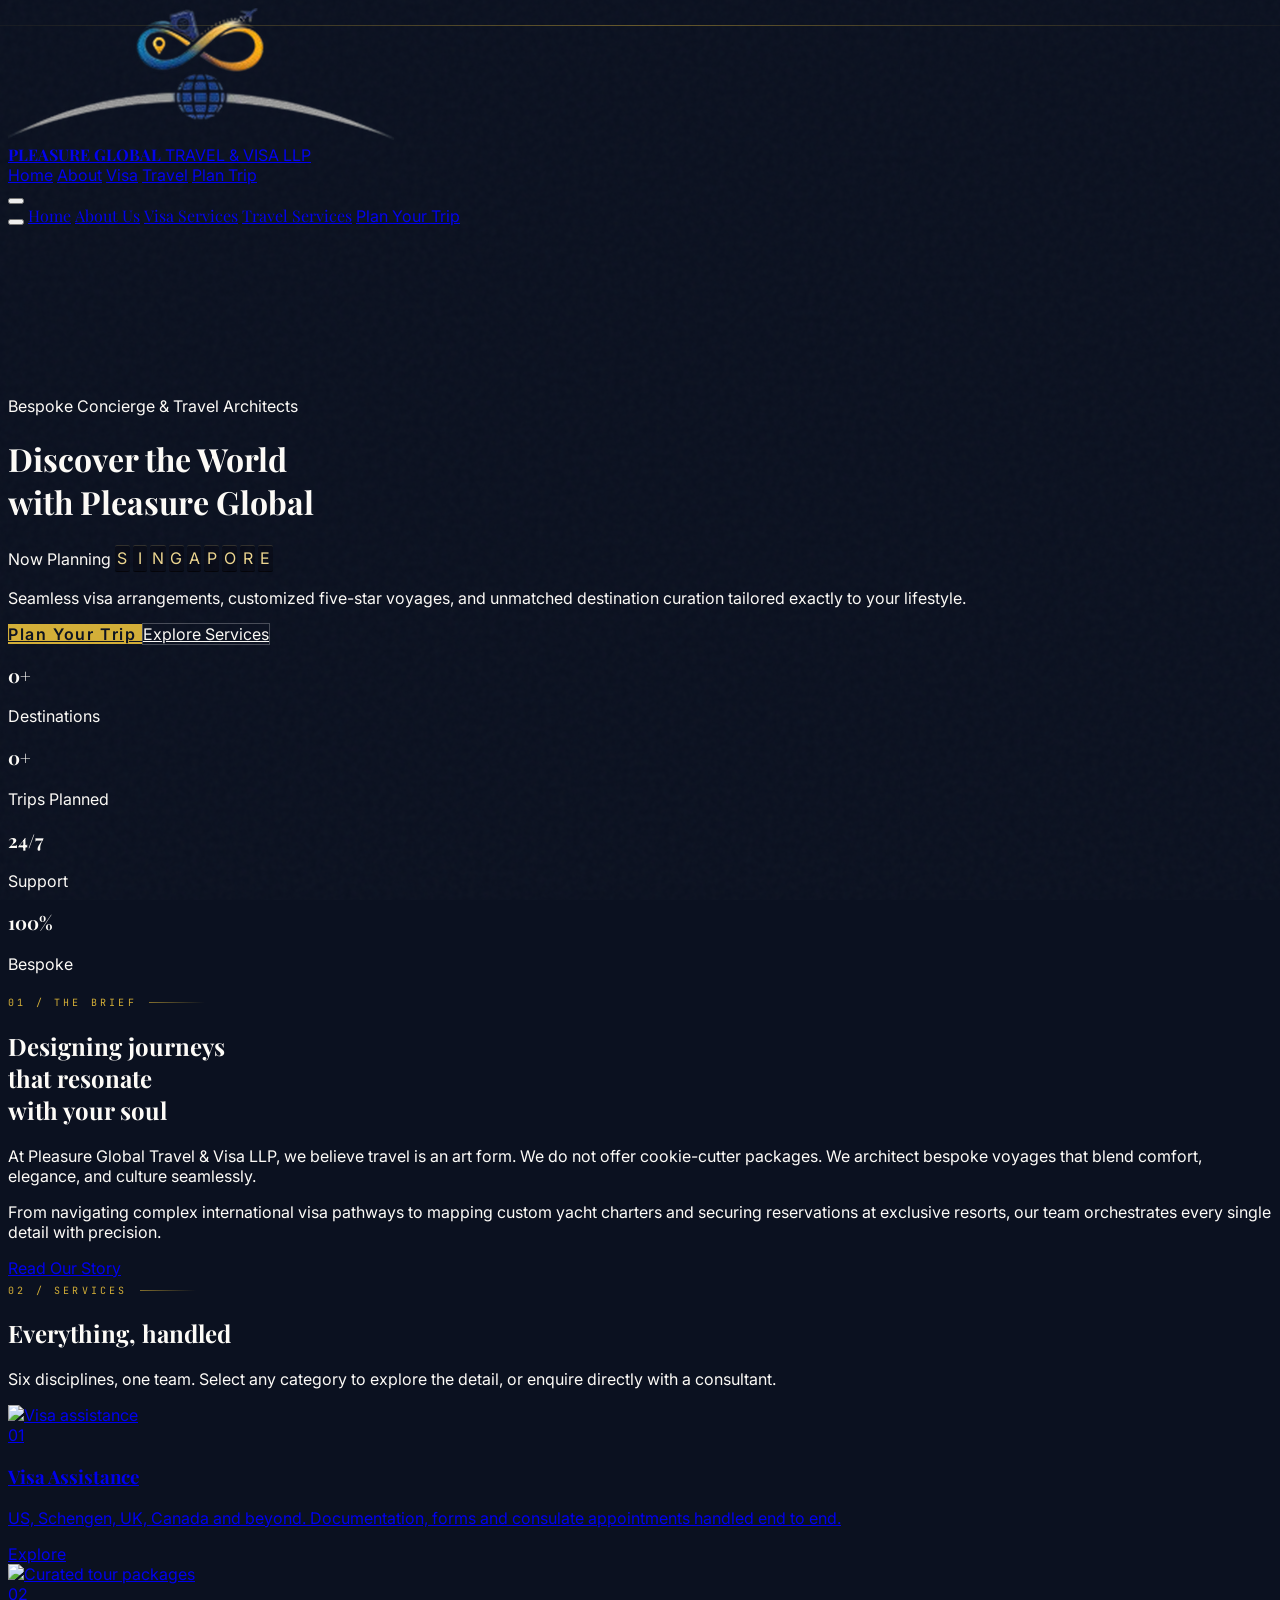
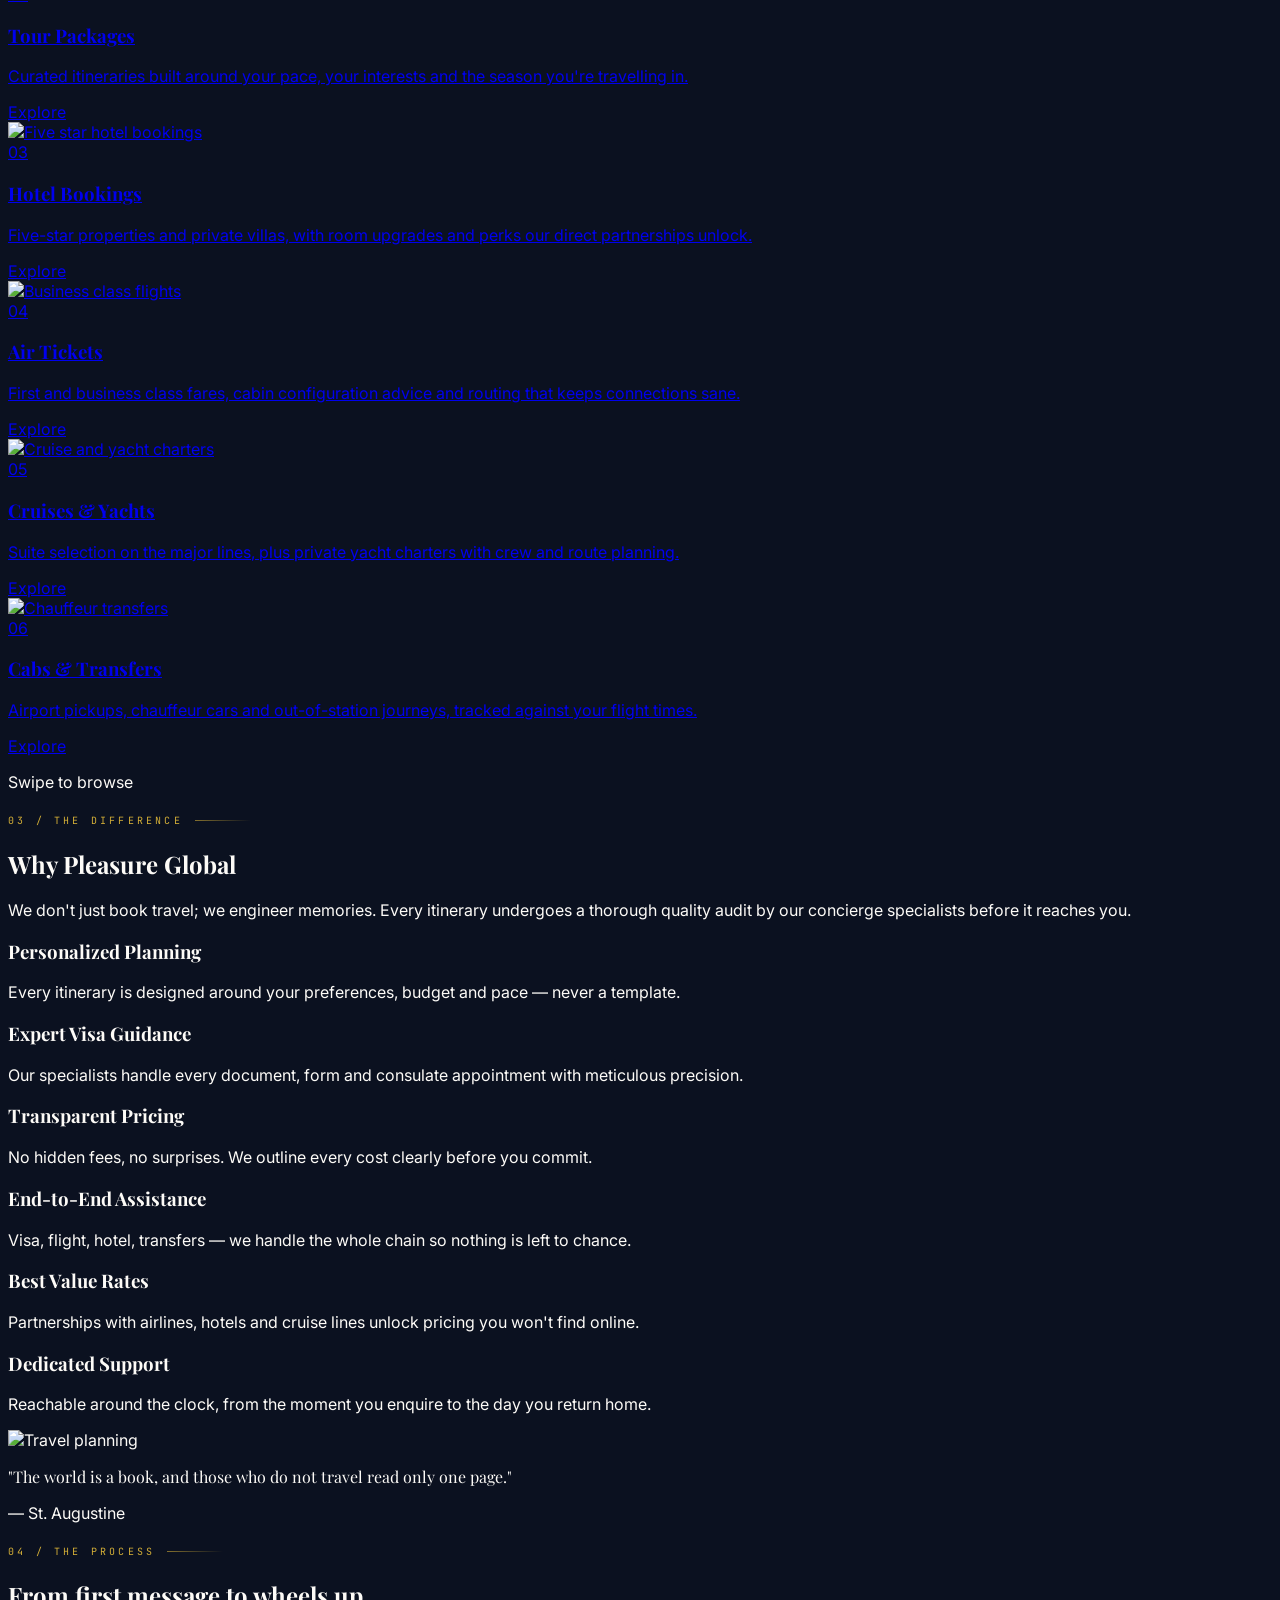
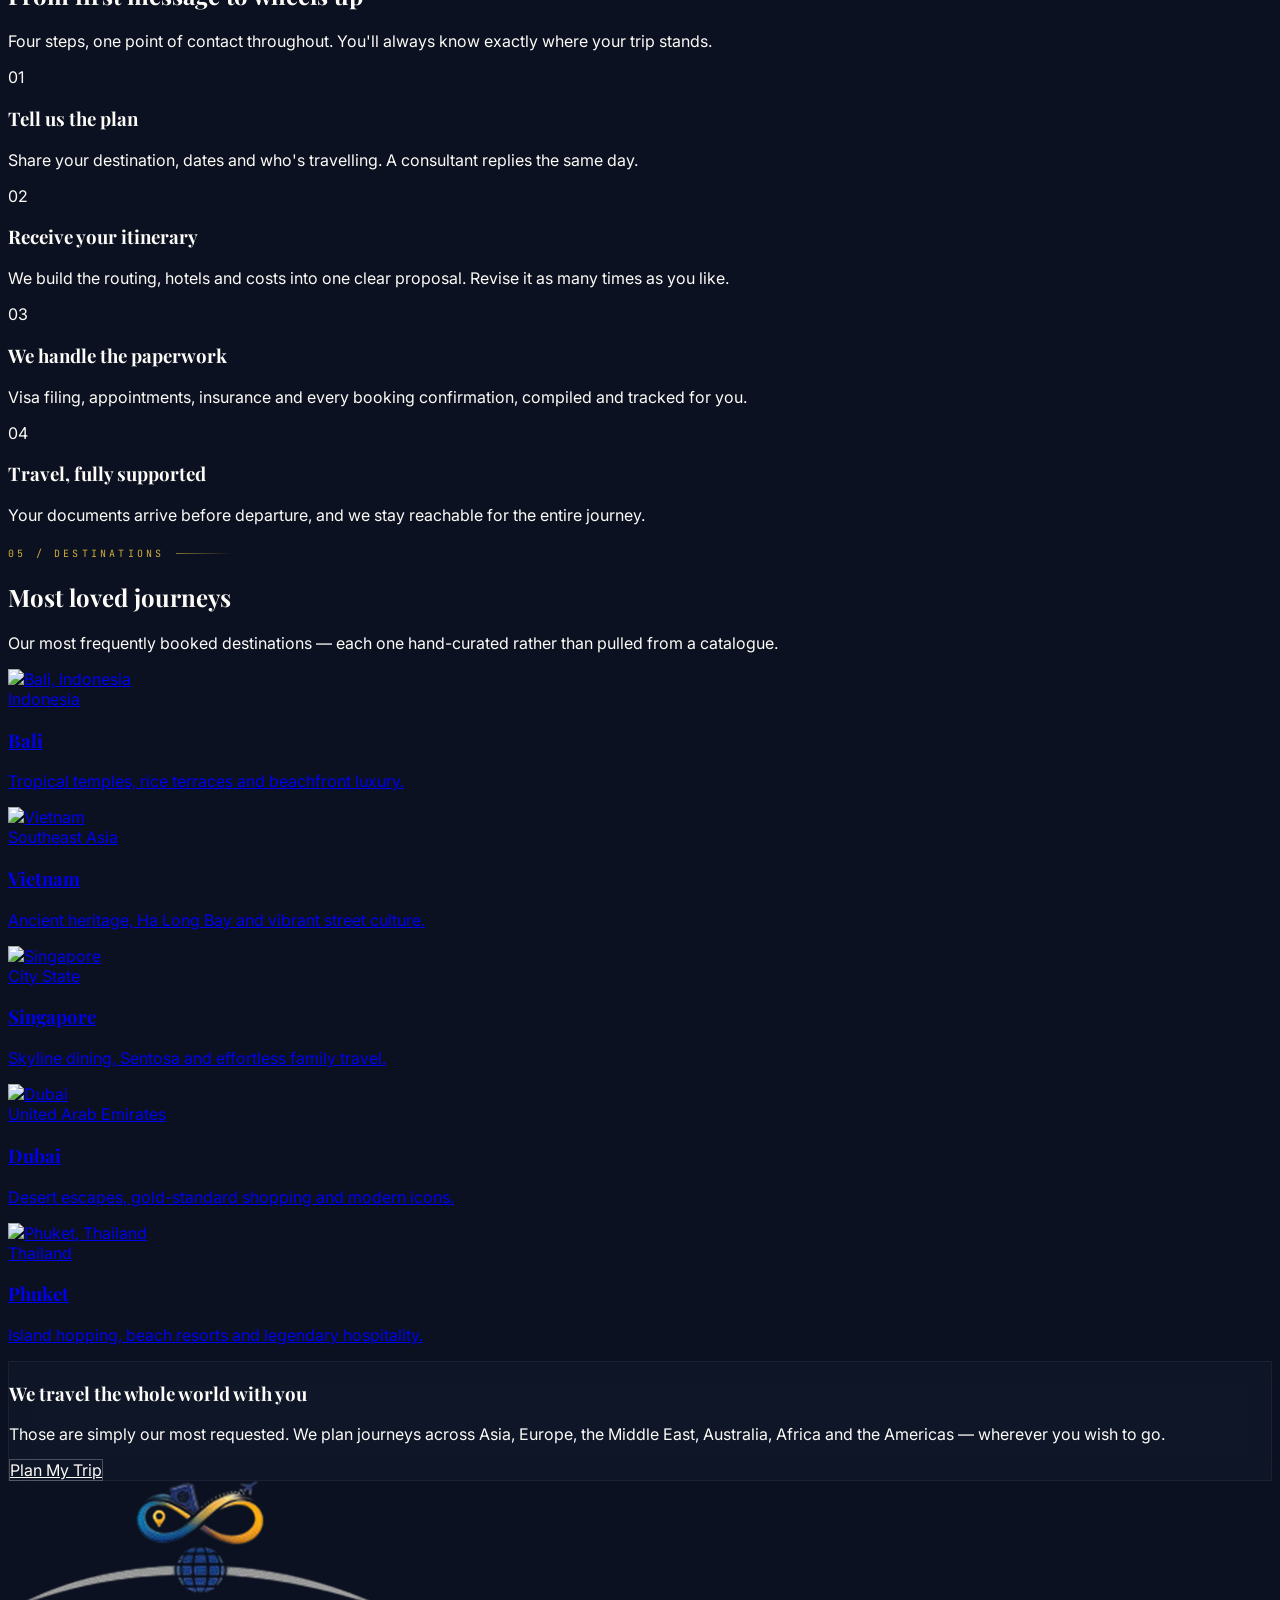
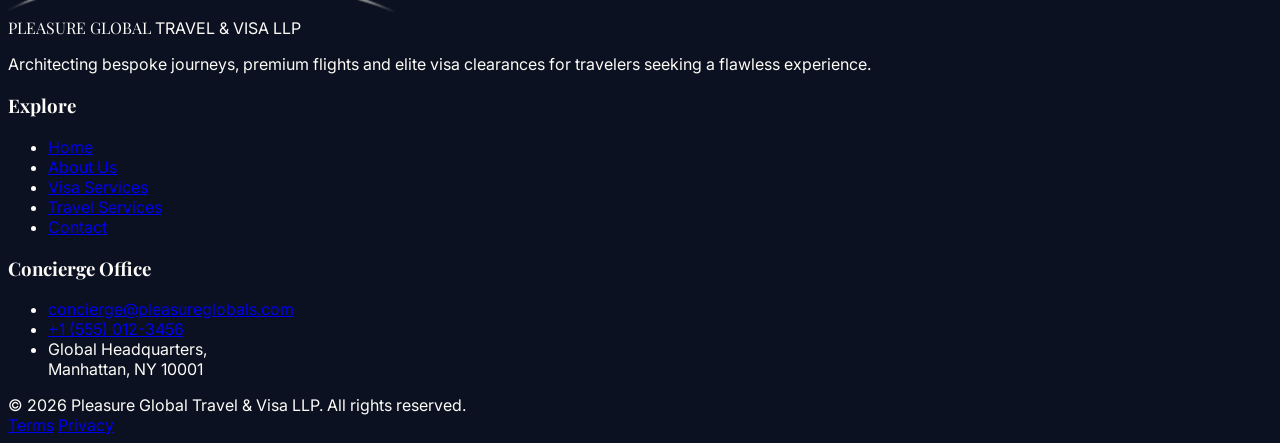
==== commit 56c2e5c4: "after booking slot" ====
--- a/index.html
+++ b/index.html
@@ -1,23 +1,27 @@
 <!DOCTYPE html>
 <html lang="en" class="scroll-smooth">
+
 <head>
     <meta charset="UTF-8">
     <meta name="viewport" content="width=device-width, initial-scale=1.0">
-    <title>Pleasure Global Travel & Visa LLP | Luxury Travel Concierge</title>
-    <meta name="description" content="Curated luxury journeys, comprehensive visa assistance, and bespoke travel planning by Pleasure Global. Discover the art of premium travel.">
-    
+    <title>Pleasure Global Travel &amp; Visa LLP | Luxury Travel Concierge</title>
+    <meta name="description"
+        content="Curated luxury journeys, comprehensive visa assistance, and bespoke travel planning by Pleasure Global. Discover the art of premium travel.">
+
     <!-- Tailwind CSS -->
     <script src="https://cdn.tailwindcss.com"></script>
-    
+
     <!-- Google Fonts -->
     <link rel="preconnect" href="https://fonts.googleapis.com">
     <link rel="preconnect" href="https://fonts.gstatic.com" crossorigin>
-    <link href="https://fonts.googleapis.com/css2?family=Playfair+Display:ital,wght@0,400;0,500;0,600;0,700;1,400&family=Inter:wght@300;400;500;600;700&display=swap" rel="stylesheet">
-    
+    <link
+        href="https://fonts.googleapis.com/css2?family=Playfair+Display:ital,wght@0,400;0,500;0,600;0,700;1,400&family=Inter:wght@300;400;500;600;700&family=JetBrains+Mono:wght@300;400;500&display=swap"
+        rel="stylesheet">
+
     <!-- GSAP & ScrollTrigger -->
     <script src="https://cdnjs.cloudflare.com/ajax/libs/gsap/3.12.2/gsap.min.js"></script>
     <script src="https://cdnjs.cloudflare.com/ajax/libs/gsap/3.12.2/ScrollTrigger.min.js"></script>
-    
+
     <!-- Lenis Smooth Scroll -->
     <script src="https://cdn.jsdelivr.net/gh/studio-freight/lenis@1.0.29/bundled/lenis.min.js"></script>
 
@@ -49,13 +53,150 @@
                     fontFamily: {
                         serif: ['"Playfair Display"', 'serif'],
                         sans: ['"Inter"', 'sans-serif'],
+                        mono: ['"JetBrains Mono"', 'monospace'],
                     }
                 }
             }
         }
     </script>
+
+    <style>
+        /* ------------------------------------------------------------------
+           INDEX-ONLY DESIGN LAYER
+           Scoped to this page so the other pages are unaffected.
+           ------------------------------------------------------------------ */
+
+        /* Scroll progress rail in the navbar */
+        #scroll-rail {
+            position: absolute;
+            bottom: 0;
+            left: 0;
+            height: 1px;
+            width: 100%;
+            transform: scaleX(0);
+            transform-origin: 0 50%;
+            background: linear-gradient(to right, #B8922E, #EED790);
+        }
+
+        /* Departure board — the hero signature */
+        .board {
+            display: inline-flex;
+            gap: 3px;
+            perspective: 500px;
+        }
+
+        .flap {
+            display: inline-block;
+            min-width: 0.72em;
+            padding: 0.16em 0.1em;
+            text-align: center;
+            background: rgba(7, 11, 20, 0.72);
+            border-top: 1px solid rgba(238, 215, 144, 0.18);
+            border-bottom: 1px solid rgba(0, 0, 0, 0.6);
+            border-radius: 2px;
+            color: #EED790;
+            backface-visibility: hidden;
+        }
+
+        /* Section label — boarding-pass vernacular */
+        .tag {
+            display: inline-flex;
+            align-items: center;
+            gap: 0.75rem;
+            font-family: 'JetBrains Mono', monospace;
+            font-size: 10px;
+            letter-spacing: 0.32em;
+            text-transform: uppercase;
+            color: #D4AF37;
+        }
+
+        .tag::after {
+            content: '';
+            width: 3.5rem;
+            height: 1px;
+            background: linear-gradient(to right, rgba(212, 175, 55, 0.6), transparent);
+        }
+
+        /* Masked line reveal for display headings */
+        .line-mask {
+            display: block;
+            overflow: hidden;
+        }
+
+        .line-mask > span {
+            display: block;
+        }
+
+        /* Pinned services track.
+           Perspective lives on the scroller so the vanishing point stays put
+           while the track slides; preserve-3d on the track passes the 3D
+           context down to the cards. */
+        #svc-scroller {
+            perspective: 1400px;
+        }
+
+        #svc-track {
+            transform-style: preserve-3d;
+        }
+
+        .svc-card {
+            will-change: transform;
+        }
+
+        .svc-card .plate {
+            background: linear-gradient(to top, rgba(7, 11, 20, 0.96) 8%, rgba(7, 11, 20, 0.45) 55%, transparent 100%);
+        }
+
+        /* 3D tilt destination cards */
+        .tilt {
+            transition: transform 0.5s cubic-bezier(0.16, 1, 0.3, 1);
+        }
+
+        /* Hairline grid backdrop */
+        .rule-grid {
+            background-image: linear-gradient(to right, rgba(255, 255, 255, 0.035) 1px, transparent 1px);
+            background-size: 25% 100%;
+        }
+
+        /* Process rail */
+        .step-rail::before {
+            content: '';
+            position: absolute;
+            left: 1.5rem;
+            top: 0;
+            bottom: 0;
+            width: 1px;
+            background: linear-gradient(to bottom, rgba(212, 175, 55, 0.5), rgba(212, 175, 55, 0.05));
+        }
+
+        @media (min-width: 768px) {
+            .step-rail::before {
+                left: 0;
+                right: 0;
+                top: 1.55rem;
+                bottom: auto;
+                width: auto;
+                height: 1px;
+                background: linear-gradient(to right, rgba(212, 175, 55, 0.05), rgba(212, 175, 55, 0.45), rgba(212, 175, 55, 0.05));
+            }
+        }
+
+        /* Motion opt-out */
+        @media (prefers-reduced-motion: reduce) {
+            *, *::before, *::after {
+                animation-duration: 0.001ms !important;
+                animation-iteration-count: 1 !important;
+                transition-duration: 0.001ms !important;
+            }
+
+            .tilt {
+                transform: none !important;
+            }
+        }
+    </style>
 </head>
-<body class="antialiased selection:bg-gold-500 selection:text-white">
+
+<body class="antialiased selection:bg-gold-500 selection:text-navy-950 bg-navy-900">
 
     <!-- Noise Overlay -->
     <div class="noise-bg"></div>
@@ -63,581 +204,655 @@
     <!-- Loader -->
     <div class="loader" id="loader">
         <div class="text-center flex flex-col items-center">
-            <!-- Loader Logo Emblem -->
             <div class="mb-6 scale-125">
-                <svg class="w-16 h-12" viewBox="0 0 60 40" fill="none" xmlns="http://www.w3.org/2000/svg">
-                    <defs>
-                        <linearGradient id="loader-infinity-grad" x1="0%" y1="0%" x2="100%" y2="100%">
-                            <stop offset="0%" stop-color="#2563EB" />
-                            <stop offset="50%" stop-color="#3B82F6" />
-                            <stop offset="70%" stop-color="#F59E0B" />
-                            <stop offset="100%" stop-color="#D4AF37" />
-                        </linearGradient>
-                    </defs>
-                    <path d="M30 20 C22 10, 10 10, 10 20 C10 30, 22 30, 30 20 C38 10, 50 10, 50 20 C50 30, 38 30, 30 20 Z" 
-                          stroke="url(#loader-infinity-grad)" stroke-width="4" stroke-linecap="round" stroke-linejoin="round" fill="none" />
-                    <rect x="8" y="7" width="5" height="7" rx="0.5" transform="rotate(-15 8 7)" fill="#1E3A8A" stroke="#FDFBF7" stroke-width="0.5"/>
-                    <path d="M47 6 L51 9 L49 10 L47 8 L45 8 L46 11 L44 11 L43 8 L42 8 L41 6 Z" fill="#F59E0B" />
-                    <circle cx="30" cy="27" r="6" fill="#070b14" stroke="#3B82F6" stroke-width="0.75" />
-                    <ellipse cx="30" cy="27" rx="2.5" ry="6" stroke="#3B82F6" stroke-width="0.5" fill="none" />
-                    <ellipse cx="30" cy="27" rx="6" ry="1.5" stroke="#3B82F6" stroke-width="0.5" fill="none" />
-                </svg>
+                <img src="logo-mark.png" alt="Pleasure Global Travel &amp; Visa LLP"
+                        class="h-12 w-auto" width="386" height="132">
             </div>
             <h1 class="font-serif text-3xl md:text-5xl text-ivory tracking-[0.2em] uppercase">PLEASURE GLOBAL</h1>
-            <p class="text-gold-400 text-xs uppercase tracking-[0.4em] mt-3 font-sans">TRAVEL & VISA LLP</p>
+            <p class="text-gold-400 text-[10px] uppercase tracking-[0.4em] mt-3 font-mono">TRAVEL &amp; VISA LLP</p>
         </div>
     </div>
 
     <!-- Navigation -->
     <nav id="navbar" class="fixed w-full z-40 transition-all duration-500 py-6 border-b border-transparent">
+        <div id="scroll-rail"></div>
         <div class="container mx-auto px-6 flex justify-between items-center">
-            
-            <!-- Brand Logo Visual (Vector Styled) -->
+
             <a href="index.html" class="flex items-center gap-3 group logo-container">
-                <div class="relative w-12 h-10 shrink-0">
-                    <svg class="w-full h-full" viewBox="0 0 60 40" fill="none" xmlns="http://www.w3.org/2000/svg">
-                        <defs>
-                            <linearGradient id="nav-infinity-grad" x1="0%" y1="0%" x2="100%" y2="100%">
-                                <stop offset="0%" stop-color="#2563EB" />
-                                <stop offset="50%" stop-color="#3B82F6" />
-                                <stop offset="70%" stop-color="#F59E0B" />
-                                <stop offset="100%" stop-color="#D4AF37" />
-                            </linearGradient>
-                        </defs>
-                        <path d="M30 20 C22 10, 10 10, 10 20 C10 30, 22 30, 30 20 C38 10, 50 10, 50 20 C50 30, 38 30, 30 20 Z" 
-                              stroke="url(#nav-infinity-grad)" stroke-width="4" stroke-linecap="round" stroke-linejoin="round" fill="none" 
-                              class="group-hover:stroke-gold-400 transition-colors duration-500" />
-                        <rect x="8" y="7" width="5" height="7" rx="0.5" transform="rotate(-15 8 7)" fill="#1E3A8A" stroke="#FDFBF7" stroke-width="0.5"/>
-                        <path d="M47 6 L51 9 L49 10 L47 8 L45 8 L46 11 L44 11 L43 8 L42 8 L41 6 Z" fill="#F59E0B" />
-                        <circle cx="30" cy="27" r="6" fill="#0B1120" stroke="#3B82F6" stroke-width="0.75" />
-                        <ellipse cx="30" cy="27" rx="2.5" ry="6" stroke="#3B82F6" stroke-width="0.5" fill="none" />
-                        <ellipse cx="30" cy="27" rx="6" ry="1.5" stroke="#3B82F6" stroke-width="0.5" fill="none" />
-                    </svg>
+                <div class="relative h-10 shrink-0">
+                    <img src="logo-mark.png" alt="Pleasure Global Travel &amp; Visa LLP"
+                        class="h-full w-auto" width="386" height="132">
                 </div>
                 <div class="flex flex-col">
-                    <span class="text-lg md:text-xl font-bold tracking-widest text-ivory logo-text-serif uppercase group-hover:text-gold-400 transition-colors duration-300">
+                    <span
+                        class="text-lg md:text-xl font-bold tracking-widest text-ivory logo-text-serif uppercase group-hover:text-gold-400 transition-colors duration-300">
                         PLEASURE GLOBAL
                     </span>
-                    <span class="text-[8px] md:text-[9px] uppercase tracking-[0.38em] text-gray-400 logo-text-sans font-sans">
-                        TRAVEL & VISA LLP
+                    <span class="text-[8px] md:text-[9px] uppercase tracking-[0.38em] text-gray-400 font-mono">
+                        TRAVEL &amp; VISA LLP
                     </span>
                 </div>
             </a>
-            
-            <!-- Desktop Menu -->
+
             <div class="hidden lg:flex items-center gap-8">
-                <a href="index.html" class="text-xs uppercase tracking-widest text-gold-400 font-semibold">Home</a>
-                <a href="about.html" class="text-xs uppercase tracking-widest text-gray-300 hover:text-gold-400 transition-colors">About Us</a>
-                <a href="visa-services.html" class="text-xs uppercase tracking-widest text-gray-300 hover:text-gold-400 transition-colors">Visa Services</a>
-                <a href="travel-services.html" class="text-xs uppercase tracking-widest text-gray-300 hover:text-gold-400 transition-colors">Travel Services</a>
-                <a href="contact.html" class="px-6 py-2 border border-gold-400 text-gold-400 hover:bg-gold-400 hover:text-navy-900 transition-all duration-300 text-xs uppercase tracking-widest font-semibold rounded-sm">
+                <a href="index.html" class="text-[11px] font-mono uppercase tracking-widest text-gold-400">Home</a>
+                <a href="about.html" class="text-[11px] font-mono uppercase tracking-widest text-gray-300 hover:text-gold-400 transition-colors">About</a>
+                <a href="visa-services.html" class="text-[11px] font-mono uppercase tracking-widest text-gray-300 hover:text-gold-400 transition-colors">Visa</a>
+                <a href="travel-services.html" class="text-[11px] font-mono uppercase tracking-widest text-gray-300 hover:text-gold-400 transition-colors">Travel</a>
+                <a href="contact.html"
+                    class="magnetic px-6 py-2 border border-gold-400 text-gold-400 hover:bg-gold-400 hover:text-navy-900 transition-all duration-300 text-[11px] font-mono uppercase tracking-widest rounded-sm">
                     Plan Trip
                 </a>
             </div>
 
-            <!-- Mobile Menu Button -->
-            <button id="mobile-menu-btn" class="lg:hidden text-ivory">
+            <button id="mobile-menu-btn" class="lg:hidden text-ivory" aria-label="Open menu">
                 <i data-lucide="menu" class="w-8 h-8"></i>
             </button>
         </div>
     </nav>
 
     <!-- Mobile Menu Overlay -->
-    <div id="mobile-menu" class="fixed inset-0 bg-navy-950/95 z-50 transform translate-x-full transition-transform duration-500 flex flex-col justify-center items-center gap-8 backdrop-blur-md">
-        <button id="close-menu" class="absolute top-6 right-6 text-ivory">
+    <div id="mobile-menu"
+        class="fixed inset-0 bg-navy-950/95 z-50 transform translate-x-full transition-transform duration-500 flex flex-col justify-center items-center gap-8 backdrop-blur-md">
+        <button id="close-menu" class="absolute top-6 right-6 text-ivory" aria-label="Close menu">
             <i data-lucide="x" class="w-8 h-8"></i>
         </button>
         <a href="index.html" class="mobile-link text-2xl font-serif text-gold-400">Home</a>
         <a href="about.html" class="mobile-link text-2xl font-serif text-ivory hover:text-gold-400">About Us</a>
         <a href="visa-services.html" class="mobile-link text-2xl font-serif text-ivory hover:text-gold-400">Visa Services</a>
         <a href="travel-services.html" class="mobile-link text-2xl font-serif text-ivory hover:text-gold-400">Travel Services</a>
-        <a href="contact.html" class="mobile-link px-8 py-3 border border-gold-400 text-gold-400 mt-4 text-lg tracking-widest uppercase font-semibold">Plan Your Trip</a>
+        <a href="contact.html"
+            class="mobile-link px-8 py-3 border border-gold-400 text-gold-400 mt-4 text-sm font-mono tracking-widest uppercase">Plan
+            Your Trip</a>
     </div>
-
-    <!-- Hero Section -->
-    <header class="relative h-screen w-full overflow-hidden flex items-center justify-center">
-        <!-- Background Video -->
-        <div class="absolute inset-0 w-full h-full z-0">
-            <video autoplay muted loop playsinline poster="https://images.unsplash.com/photo-1469854523086-cc02fe5d8800?ixlib=rb-4.0.3&auto=format&fit=crop&w=2021&q=80" class="w-full h-full object-cover scale-110">
-                <source src="https://player.vimeo.com/external/451670654.sd.mp4?s=f8d7976e323bc54dcd9fa6916f9b9060b81df487&profile_id=164&oauth2_token_id=57447761" type="video/mp4">
+    <!-- ══════════════════════════════════════════════════════════════
+         HERO
+    ═══════════════════════════════════════════════════════════════ -->
+    <header id="hero" class="relative min-h-[100svh] w-full overflow-hidden flex items-center justify-center">
+        <div class="absolute inset-0 w-full h-full z-0" id="hero-media">
+            <video autoplay muted loop playsinline
+                poster="https://images.unsplash.com/photo-1469854523086-cc02fe5d8800?ixlib=rb-4.0.3&auto=format&fit=crop&w=2021&q=80"
+                class="w-full h-full object-cover scale-110">
+                <source
+                    src="https://player.vimeo.com/external/451670654.sd.mp4?s=f8d7976e323bc54dcd9fa6916f9b9060b81df487&profile_id=164&oauth2_token_id=57447761"
+                    type="video/mp4">
             </video>
-            <!-- Dark Gradient Overlay -->
             <div class="absolute inset-0 hero-overlay"></div>
         </div>
 
-        <!-- Content -->
-        <div class="relative z-10 text-center px-6 max-w-5xl mx-auto mt-16">
-            <p class="reveal-text text-gold-400 text-sm md:text-base uppercase tracking-[0.4em] mb-6 font-medium">Bespoke Concierge & Travel Architects</p>
-            <h1 class="reveal-text font-serif text-5xl md:text-7xl lg:text-8xl text-ivory mb-6 leading-tight">
-                Discover the World <br> <span class="italic font-light">with Pleasure Global</span>
+        <div class="relative z-10 text-center px-6 max-w-5xl mx-auto pt-28 pb-16" id="hero-content">
+
+            <p class="hero-fade font-mono text-gold-400 text-[10px] md:text-xs uppercase tracking-[0.22em] md:tracking-[0.42em] mb-8">
+                Bespoke Concierge &amp; Travel Architects
+            </p>
+
+            <h1 class="font-serif text-[2.75rem] leading-[1.05] sm:text-6xl lg:text-8xl text-ivory mb-8">
+                <span class="line-mask"><span class="hero-line">Discover the World</span></span>
+                <span class="line-mask"><span class="hero-line italic font-light">with Pleasure Global</span></span>
             </h1>
-            <p class="reveal-text text-gray-300 text-lg md:text-xl max-w-2xl mx-auto mb-10 font-light leading-relaxed">
-                Seamless visa arrangements, customized five-star voyages, and unmatched destination curation tailored exactly to your lifestyle.
+
+            <!-- Signature: live departure board -->
+            <div class="hero-fade mb-8 flex flex-col sm:flex-row items-center justify-center gap-3 sm:gap-5">
+                <span class="font-mono text-[9px] uppercase tracking-[0.35em] text-gray-500">Now Planning</span>
+                <span class="board font-mono text-sm md:text-lg font-medium" id="board"></span>
+            </div>
+
+            <p class="hero-fade text-gray-300 text-base md:text-lg max-w-xl mx-auto mb-10 font-light leading-relaxed">
+                Seamless visa arrangements, customized five-star voyages, and unmatched destination curation tailored
+                exactly to your lifestyle.
             </p>
-            
-            <div class="reveal-text flex flex-col sm:flex-row gap-4 justify-center items-center">
-                <a href="contact.html" class="btn-gold px-8 py-4 rounded-sm transition-all w-full sm:w-auto">
-                    PLAN YOUR TRIP
+
+            <div class="hero-fade flex flex-col sm:flex-row gap-4 justify-center items-center">
+                <a href="contact.html"
+                    class="magnetic btn-gold px-9 py-4 rounded-sm w-full sm:w-auto text-xs uppercase tracking-widest">
+                    Plan Your Trip
                 </a>
-                <a href="travel-services.html" class="btn-outline px-8 py-4 text-ivory tracking-wider text-xs uppercase font-semibold rounded-sm w-full sm:w-auto">
-                    EXPLORE SERVICES
+                <a href="travel-services.html"
+                    class="magnetic btn-outline px-9 py-4 text-ivory tracking-widest text-xs uppercase font-semibold rounded-sm w-full sm:w-auto">
+                    Explore Services
                 </a>
             </div>
 
-            <!-- Trust Badges -->
-            <div class="reveal-text mt-16 grid grid-cols-2 md:grid-cols-4 gap-8 border-t border-white/10 pt-8 max-w-4xl mx-auto">
-                <div class="text-center">
-                    <h3 class="text-2xl font-serif text-white mb-1 counter" data-target="150">0</h3>
-                    <p class="text-[10px] text-gray-400 uppercase tracking-widest">Global Destinations</p>
-                </div>
-                <div class="text-center">
-                    <h3 class="text-2xl font-serif text-white mb-1 counter" data-target="5000">0</h3>
-                    <p class="text-[10px] text-gray-400 uppercase tracking-widest">Trips Planned</p>
-                </div>
-                <div class="text-center">
-                    <h3 class="text-2xl font-serif text-white mb-1">24/7</h3>
-                    <p class="text-[10px] text-gray-400 uppercase tracking-widest">Travel Support</p>
-                </div>
-                <div class="text-center">
-                    <h3 class="text-2xl font-serif text-white mb-1">100%</h3>
-                    <p class="text-[10px] text-gray-400 uppercase tracking-widest">Bespoke Curation</p>
+            <div
+                class="hero-fade mt-14 grid grid-cols-2 md:grid-cols-4 gap-6 md:gap-8 border-t border-white/10 pt-8 max-w-3xl mx-auto">
+                <div>
+                    <h3 class="text-2xl md:text-3xl font-serif text-white mb-1"><span class="counter"
+                            data-target="150">0</span>+</h3>
+                    <p class="text-[9px] text-gray-400 uppercase tracking-[0.2em] font-mono">Destinations</p>
+                </div>
+                <div>
+                    <h3 class="text-2xl md:text-3xl font-serif text-white mb-1"><span class="counter"
+                            data-target="1000">0</span>+</h3>
+                    <p class="text-[9px] text-gray-400 uppercase tracking-[0.2em] font-mono">Trips Planned</p>
+                </div>
+                <div>
+                    <h3 class="text-2xl md:text-3xl font-serif text-white mb-1">24/7</h3>
+                    <p class="text-[9px] text-gray-400 uppercase tracking-[0.2em] font-mono">Support</p>
+                </div>
+                <div>
+                    <h3 class="text-2xl md:text-3xl font-serif text-white mb-1">100%</h3>
+                    <p class="text-[9px] text-gray-400 uppercase tracking-[0.2em] font-mono">Bespoke</p>
                 </div>
             </div>
         </div>
 
-        <!-- Scroll Indicator -->
-        <div class="absolute bottom-10 left-1/2 transform -translate-x-1/2 animate-bounce text-white/50">
-            <i data-lucide="chevron-down" class="w-6 h-6"></i>
+        <div class="absolute bottom-8 left-1/2 -translate-x-1/2 text-white/40 z-10 animate-bounce">
+            <i data-lucide="chevron-down" class="w-5 h-5"></i>
         </div>
     </header>
 
-    <!-- Welcome Section (Elevated Narrative) -->
-    <section class="py-24 bg-navy-950 relative border-b border-white/5">
-        <div class="container mx-auto px-6 max-w-5xl">
-            <div class="grid grid-cols-1 md:grid-cols-12 gap-12 items-center">
-                <div class="md:col-span-4 border-l-2 border-gold-400 pl-6">
-                    <h2 class="text-gold-400 text-xs uppercase tracking-[0.3em] mb-2 font-sans">Our Mission</h2>
-                    <h3 class="font-serif text-3xl md:text-4xl text-ivory">Designing journeys that resonate with your soul</h3>
-                </div>
-                <div class="md:col-span-8">
-                    <p class="text-gray-300 text-base md:text-lg font-light leading-relaxed mb-6">
-                        At Pleasure Global Travel & Visa LLP, we believe that travel is an art form. We do not offer cookie-cutter travel packages. Instead, we architect bespoke voyages that blend comfort, elegance, and culture seamlessly.
+    <!-- ══════════════════════════════════════════════════════════════
+         01 — THE BRIEF
+    ═══════════════════════════════════════════════════════════════ -->
+    <section class="py-24 md:py-32 bg-navy-950 relative border-t border-white/5">
+        <div class="container mx-auto px-6 max-w-6xl">
+            <div class="grid grid-cols-1 lg:grid-cols-12 gap-10 lg:gap-16">
+
+                <div class="lg:col-span-5">
+                    <span class="tag">01 / The Brief</span>
+                    <h2 class="font-serif text-3xl md:text-5xl text-ivory leading-[1.15] mt-6">
+                        Designing journeys<br>that resonate<br><span class="italic font-light text-gold-300">with your
+                            soul</span>
+                    </h2>
+                </div>
+
+                <div class="lg:col-span-7 lg:pt-16">
+                    <p class="text-gray-200 text-lg md:text-xl font-light leading-relaxed mb-6 reveal-card">
+                        At Pleasure Global Travel &amp; Visa LLP, we believe travel is an art form. We do not offer
+                        cookie-cutter packages. We architect bespoke voyages that blend comfort, elegance, and culture
+                        seamlessly.
                     </p>
-                    <p class="text-gray-400 text-sm font-light leading-relaxed mb-6">
-                        From navigating complex international visa pathways (including US and tourist visas) to mapping out custom yacht charters and securing reservations at exclusive resorts, our team orchestrates every single detail with precision.
+                    <p class="text-gray-400 text-sm md:text-base font-light leading-relaxed mb-8 reveal-card">
+                        From navigating complex international visa pathways to mapping custom yacht charters and
+                        securing reservations at exclusive resorts, our team orchestrates every single detail with
+                        precision.
                     </p>
-                    <a href="about.html" class="inline-flex items-center gap-2 text-gold-400 hover:text-white transition-colors text-sm uppercase tracking-widest font-semibold">
-                        Read Our Story <i data-lucide="arrow-right" class="w-4 h-4"></i>
+                    <a href="about.html"
+                        class="reveal-card group inline-flex items-center gap-3 text-gold-400 hover:text-ivory transition-colors font-mono text-[11px] uppercase tracking-[0.25em]">
+                        Read Our Story
+                        <span class="w-8 h-px bg-gold-400 group-hover:w-12 transition-all duration-500"></span>
                     </a>
                 </div>
             </div>
         </div>
     </section>
 
-    <!-- Services Overview Slider -->
-    <section id="services" class="py-24 bg-navy-900 relative overflow-hidden">
-        <div class="container mx-auto px-6 mb-16 relative z-10">
-            <div class="flex flex-col md:flex-row justify-between items-end gap-6">
-                <div>
-                    <h2 class="text-gold-400 text-xs uppercase tracking-[0.3em] mb-2">Exclusive Offerings</h2>
-                    <h3 class="font-serif text-4xl md:text-5xl text-ivory">Bespoke Travel Categories</h3>
-                </div>
-                <div class="text-gray-400 max-w-xs md:text-right text-sm font-light">
-                    Every journey is unique. Select a category below to explore details or inquire directly with a consultant.
-                </div>
-            </div>
-        </div>
-
-        <!-- Horizontal Scroll Wrapper -->
-        <div class="relative w-full overflow-x-auto pb-12 hide-scrollbar">
-            <div class="flex gap-6 px-6 md:px-20 min-w-max" id="services-track">
-                
-                <!-- Visa Services Card -->
-                <div onclick="window.location.href='visa-services.html'" class="service-card relative w-[300px] md:w-[360px] h-[480px] rounded-lg overflow-hidden group cursor-pointer border border-white/5">
-                    <div class="img-zoom-container absolute inset-0">
-                        <img src="https://images.unsplash.com/photo-1488646953014-85cb44e25828?ixlib=rb-4.0.3&auto=format&fit=crop&w=800&q=80" alt="Visa Assistance" class="w-full h-full object-cover">
+    <!-- ══════════════════════════════════════════════════════════════
+         02 — SERVICES (pinned horizontal on desktop, swipe on mobile)
+    ═══════════════════════════════════════════════════════════════ -->
+    <section id="services" class="relative bg-navy-900 overflow-hidden border-t border-white/5">
+        <div id="svc-viewport" class="lg:h-[100svh] flex flex-col justify-center py-24 lg:py-0">
+
+            <div class="container mx-auto px-6 mb-12 lg:mb-14 shrink-0">
+                <div class="flex flex-col md:flex-row justify-between md:items-end gap-6">
+                    <div>
+                        <span class="tag">02 / Services</span>
+                        <h2 class="font-serif text-4xl md:text-6xl text-ivory mt-5 leading-[1.1]">Everything, <span
+                                class="italic font-light">handled</span></h2>
                     </div>
-                    <div class="card-content absolute inset-0 flex flex-col justify-end p-8">
-                        <div class="transform translate-y-6 group-hover:translate-y-0 transition-transform duration-500">
-                            <span class="text-gold-400 text-[10px] tracking-widest uppercase mb-2 block">Specialized Assistance</span>
-                            <h4 class="font-serif text-2xl text-ivory mb-2">Visa Solutions</h4>
-                            <p class="text-gray-300 text-sm opacity-0 group-hover:opacity-100 transition-opacity duration-500 delay-100 line-clamp-3">
-                                Seamless US visa processing, visitor documentation, and global immigration support curated by experts.
-                            </p>
-                        </div>
-                    </div>
-                </div>
-
-                <!-- Tour Packages Card -->
-                <div onclick="window.location.href='travel-services.html#tours'" class="service-card relative w-[300px] md:w-[360px] h-[480px] rounded-lg overflow-hidden group cursor-pointer border border-white/5">
-                    <div class="img-zoom-container absolute inset-0">
-                        <img src="https://images.unsplash.com/photo-1515934751635-c81c6bc9a2d8?ixlib=rb-4.0.3&auto=format&fit=crop&w=800&q=80" alt="Luxury Tours" class="w-full h-full object-cover">
-                    </div>
-                    <div class="card-content absolute inset-0 flex flex-col justify-end p-8">
-                        <div class="transform translate-y-6 group-hover:translate-y-0 transition-transform duration-500">
-                            <span class="text-gold-400 text-[10px] tracking-widest uppercase mb-2 block">Curated Voyages</span>
-                            <h4 class="font-serif text-2xl text-ivory mb-2">Luxury Tour Packages</h4>
-                            <p class="text-gray-300 text-sm opacity-0 group-hover:opacity-100 transition-opacity duration-500 delay-100 line-clamp-3">
-                                Private tailor-made itineraries traversing global architectural, historical, and culinary masterpieces.
-                            </p>
-                        </div>
-                    </div>
-                </div>
-
-                <!-- Hotel Bookings Card -->
-                <div onclick="window.location.href='travel-services.html#hotels'" class="service-card relative w-[300px] md:w-[360px] h-[480px] rounded-lg overflow-hidden group cursor-pointer border border-white/5">
-                    <div class="img-zoom-container absolute inset-0">
-                        <img src="https://images.unsplash.com/photo-1566073771259-6a8506099945?ixlib=rb-4.0.3&auto=format&fit=crop&w=800&q=80" alt="5-Star Hotel Booking" class="w-full h-full object-cover">
-                    </div>
-                    <div class="card-content absolute inset-0 flex flex-col justify-end p-8">
-                        <div class="transform translate-y-6 group-hover:translate-y-0 transition-transform duration-500">
-                            <span class="text-gold-400 text-[10px] tracking-widest uppercase mb-2 block">Exclusive Stays</span>
-                            <h4 class="font-serif text-2xl text-ivory mb-2">Elite Hotel Bookings</h4>
-                            <p class="text-gray-300 text-sm opacity-0 group-hover:opacity-100 transition-opacity duration-500 delay-100 line-clamp-3">
-                                Preferred rates, room upgrades, and VIP amenities at the world’s most coveted 5-star hotels and villas.
-                            </p>
-                        </div>
-                    </div>
-                </div>
-
-                <!-- Cruise Booking Card -->
-                <div onclick="window.location.href='travel-services.html#cruise'" class="service-card relative w-[300px] md:w-[360px] h-[480px] rounded-lg overflow-hidden group cursor-pointer border border-white/5">
-                    <div class="img-zoom-container absolute inset-0">
-                        <img src="https://images.unsplash.com/photo-1559136555-9303baea8ebd?ixlib=rb-4.0.3&auto=format&fit=crop&w=800&q=80" alt="Cruises" class="w-full h-full object-cover">
-                    </div>
-                    <div class="card-content absolute inset-0 flex flex-col justify-end p-8">
-                        <div class="transform translate-y-6 group-hover:translate-y-0 transition-transform duration-500">
-                            <span class="text-gold-400 text-[10px] tracking-widest uppercase mb-2 block">Private Waters</span>
-                            <h4 class="font-serif text-2xl text-ivory mb-2">Luxury Cruise Bookings</h4>
-                            <p class="text-gray-300 text-sm opacity-0 group-hover:opacity-100 transition-opacity duration-500 delay-100 line-clamp-3">
-                                Experience remote islands and historical bays aboard ultra-luxury cruise liners and private yachts.
-                            </p>
-                        </div>
-                    </div>
-                </div>
-
-                <!-- Out of Station Cabs Card -->
-                <div onclick="window.location.href='travel-services.html#cabs'" class="service-card relative w-[300px] md:w-[360px] h-[480px] rounded-lg overflow-hidden group cursor-pointer border border-white/5">
-                    <div class="img-zoom-container absolute inset-0">
-                        <img src="https://images.unsplash.com/photo-1527664557558-88f450f39785?ixlib=rb-4.0.3&auto=format&fit=crop&w=800&q=80" alt="Cabs & Transfers" class="w-full h-full object-cover">
-                    </div>
-                    <div class="card-content absolute inset-0 flex flex-col justify-end p-8">
-                        <div class="transform translate-y-6 group-hover:translate-y-0 transition-transform duration-500">
-                            <span class="text-gold-400 text-[10px] tracking-widest uppercase mb-2 block">Premium Logistics</span>
-                            <h4 class="font-serif text-2xl text-ivory mb-2">Executive Transfers</h4>
-                            <p class="text-gray-300 text-sm opacity-0 group-hover:opacity-100 transition-opacity duration-500 delay-100 line-clamp-3">
-                                Out-of-station private chauffeurs and seamless luxury airport transfers in modern executive vehicles.
-                            </p>
-                        </div>
-                    </div>
-                </div>
-
-                <!-- Air Tickets Card -->
-                <div onclick="window.location.href='travel-services.html#flights'" class="service-card relative w-[300px] md:w-[360px] h-[480px] rounded-lg overflow-hidden group cursor-pointer border border-white/5">
-                    <div class="img-zoom-container absolute inset-0">
-                        <img src="https://images.unsplash.com/photo-1569003339405-ea396a5a8a90?ixlib=rb-4.0.3&auto=format&fit=crop&w=800&q=80" alt="Air Tickets" class="w-full h-full object-cover">
-                    </div>
-                    <div class="card-content absolute inset-0 flex flex-col justify-end p-8">
-                        <div class="transform translate-y-6 group-hover:translate-y-0 transition-transform duration-500">
-                            <span class="text-gold-400 text-[10px] tracking-widest uppercase mb-2 block">Premium Class Flights</span>
-                            <h4 class="font-serif text-2xl text-ivory mb-2">First & Business Class</h4>
-                            <p class="text-gray-300 text-sm opacity-0 group-hover:opacity-100 transition-opacity duration-500 delay-100 line-clamp-3">
-                                Priority airline ticketing services offering premium routing, corporate rates, and private jet solutions.
-                            </p>
-                        </div>
-                    </div>
-                </div>
-
-            </div>
+                    <p class="text-gray-400 max-w-sm md:text-right text-sm font-light leading-relaxed">
+                        Six disciplines, one team. Select any category to explore the detail, or enquire directly with a
+                        consultant.
+                    </p>
+                </div>
+            </div>
+
+            <!-- Track: GSAP moves this horizontally on desktop; native swipe on mobile -->
+            <div id="svc-scroller" class="w-full overflow-x-auto lg:overflow-visible hide-scrollbar">
+                <div id="svc-track"
+                    class="flex gap-5 px-6 lg:pl-12 lg:pr-32 min-w-max">
+
+                    <a href="visa-services.html"
+                        class="svc-card group relative w-[76vw] sm:w-[340px] lg:w-[400px] h-[62vh] lg:h-[540px] rounded-xl overflow-hidden border border-white/10 shrink-0">
+                        <div class="img-zoom-container absolute inset-0">
+                            <img src="https://images.unsplash.com/photo-1488646953014-85cb44e25828?ixlib=rb-4.0.3&auto=format&fit=crop&w=900&q=80"
+                                alt="Visa assistance" class="w-full h-full object-cover" loading="lazy">
+                        </div>
+                        <div class="plate absolute inset-0"></div>
+                        <div class="absolute top-5 left-5 font-mono text-[10px] tracking-[0.3em] text-gold-400/80">01
+                        </div>
+                        <div class="absolute bottom-0 left-0 right-0 p-6 lg:p-7">
+                            <i data-lucide="stamp" class="text-gold-400 w-6 h-6 mb-4"></i>
+                            <h3 class="font-serif text-2xl lg:text-3xl text-white mb-2">Visa Assistance</h3>
+                            <p class="text-gray-400 text-sm font-light leading-relaxed mb-4">US, Schengen, UK, Canada
+                                and beyond. Documentation, forms and consulate appointments handled end to end.</p>
+                            <span
+                                class="font-mono text-[10px] uppercase tracking-[0.25em] text-gold-400 inline-flex items-center gap-2">Explore
+                                <i data-lucide="arrow-right" class="w-3 h-3"></i></span>
+                        </div>
+                    </a>
+
+                    <a href="travel-services.html"
+                        class="svc-card group relative w-[76vw] sm:w-[340px] lg:w-[400px] h-[62vh] lg:h-[540px] rounded-xl overflow-hidden border border-white/10 shrink-0">
+                        <div class="img-zoom-container absolute inset-0">
+                            <img src="https://images.unsplash.com/photo-1476514525535-07fb3b4ae5f1?ixlib=rb-4.0.3&auto=format&fit=crop&w=900&q=80"
+                                alt="Curated tour packages" class="w-full h-full object-cover" loading="lazy">
+                        </div>
+                        <div class="plate absolute inset-0"></div>
+                        <div class="absolute top-5 left-5 font-mono text-[10px] tracking-[0.3em] text-gold-400/80">02
+                        </div>
+                        <div class="absolute bottom-0 left-0 right-0 p-6 lg:p-7">
+                            <i data-lucide="map" class="text-gold-400 w-6 h-6 mb-4"></i>
+                            <h3 class="font-serif text-2xl lg:text-3xl text-white mb-2">Tour Packages</h3>
+                            <p class="text-gray-400 text-sm font-light leading-relaxed mb-4">Curated itineraries built
+                                around your pace, your interests and the season you're travelling in.</p>
+                            <span
+                                class="font-mono text-[10px] uppercase tracking-[0.25em] text-gold-400 inline-flex items-center gap-2">Explore
+                                <i data-lucide="arrow-right" class="w-3 h-3"></i></span>
+                        </div>
+                    </a>
+
+                    <a href="travel-services.html"
+                        class="svc-card group relative w-[76vw] sm:w-[340px] lg:w-[400px] h-[62vh] lg:h-[540px] rounded-xl overflow-hidden border border-white/10 shrink-0">
+                        <div class="img-zoom-container absolute inset-0">
+                            <img src="https://images.unsplash.com/photo-1566073771259-6a8506099945?ixlib=rb-4.0.3&auto=format&fit=crop&w=900&q=80"
+                                alt="Five star hotel bookings" class="w-full h-full object-cover" loading="lazy">
+                        </div>
+                        <div class="plate absolute inset-0"></div>
+                        <div class="absolute top-5 left-5 font-mono text-[10px] tracking-[0.3em] text-gold-400/80">03
+                        </div>
+                        <div class="absolute bottom-0 left-0 right-0 p-6 lg:p-7">
+                            <i data-lucide="hotel" class="text-gold-400 w-6 h-6 mb-4"></i>
+                            <h3 class="font-serif text-2xl lg:text-3xl text-white mb-2">Hotel Bookings</h3>
+                            <p class="text-gray-400 text-sm font-light leading-relaxed mb-4">Five-star properties and
+                                private villas, with room upgrades and perks our direct partnerships unlock.</p>
+                            <span
+                                class="font-mono text-[10px] uppercase tracking-[0.25em] text-gold-400 inline-flex items-center gap-2">Explore
+                                <i data-lucide="arrow-right" class="w-3 h-3"></i></span>
+                        </div>
+                    </a>
+
+                    <a href="travel-services.html"
+                        class="svc-card group relative w-[76vw] sm:w-[340px] lg:w-[400px] h-[62vh] lg:h-[540px] rounded-xl overflow-hidden border border-white/10 shrink-0">
+                        <div class="img-zoom-container absolute inset-0">
+                            <img src="https://images.unsplash.com/photo-1436491865332-7a61a109cc05?ixlib=rb-4.0.3&auto=format&fit=crop&w=900&q=80"
+                                alt="Business class flights" class="w-full h-full object-cover" loading="lazy">
+                        </div>
+                        <div class="plate absolute inset-0"></div>
+                        <div class="absolute top-5 left-5 font-mono text-[10px] tracking-[0.3em] text-gold-400/80">04
+                        </div>
+                        <div class="absolute bottom-0 left-0 right-0 p-6 lg:p-7">
+                            <i data-lucide="plane" class="text-gold-400 w-6 h-6 mb-4"></i>
+                            <h3 class="font-serif text-2xl lg:text-3xl text-white mb-2">Air Tickets</h3>
+                            <p class="text-gray-400 text-sm font-light leading-relaxed mb-4">First and business class
+                                fares, cabin configuration advice and routing that keeps connections sane.</p>
+                            <span
+                                class="font-mono text-[10px] uppercase tracking-[0.25em] text-gold-400 inline-flex items-center gap-2">Explore
+                                <i data-lucide="arrow-right" class="w-3 h-3"></i></span>
+                        </div>
+                    </a>
+
+                    <a href="travel-services.html"
+                        class="svc-card group relative w-[76vw] sm:w-[340px] lg:w-[400px] h-[62vh] lg:h-[540px] rounded-xl overflow-hidden border border-white/10 shrink-0">
+                        <div class="img-zoom-container absolute inset-0">
+                            <img src="https://images.unsplash.com/photo-1548574505-5e239809ee19?ixlib=rb-4.0.3&auto=format&fit=crop&w=900&q=80"
+                                alt="Cruise and yacht charters" class="w-full h-full object-cover" loading="lazy">
+                        </div>
+                        <div class="plate absolute inset-0"></div>
+                        <div class="absolute top-5 left-5 font-mono text-[10px] tracking-[0.3em] text-gold-400/80">05
+                        </div>
+                        <div class="absolute bottom-0 left-0 right-0 p-6 lg:p-7">
+                            <i data-lucide="anchor" class="text-gold-400 w-6 h-6 mb-4"></i>
+                            <h3 class="font-serif text-2xl lg:text-3xl text-white mb-2">Cruises &amp; Yachts</h3>
+                            <p class="text-gray-400 text-sm font-light leading-relaxed mb-4">Suite selection on the
+                                major lines, plus private yacht charters with crew and route planning.</p>
+                            <span
+                                class="font-mono text-[10px] uppercase tracking-[0.25em] text-gold-400 inline-flex items-center gap-2">Explore
+                                <i data-lucide="arrow-right" class="w-3 h-3"></i></span>
+                        </div>
+                    </a>
+
+                    <a href="travel-services.html"
+                        class="svc-card group relative w-[76vw] sm:w-[340px] lg:w-[400px] h-[62vh] lg:h-[540px] rounded-xl overflow-hidden border border-white/10 shrink-0">
+                        <div class="img-zoom-container absolute inset-0">
+                            <img src="https://images.unsplash.com/photo-1449965408869-eaa3f722e40d?ixlib=rb-4.0.3&auto=format&fit=crop&w=900&q=80"
+                                alt="Chauffeur transfers" class="w-full h-full object-cover" loading="lazy">
+                        </div>
+                        <div class="plate absolute inset-0"></div>
+                        <div class="absolute top-5 left-5 font-mono text-[10px] tracking-[0.3em] text-gold-400/80">06
+                        </div>
+                        <div class="absolute bottom-0 left-0 right-0 p-6 lg:p-7">
+                            <i data-lucide="car" class="text-gold-400 w-6 h-6 mb-4"></i>
+                            <h3 class="font-serif text-2xl lg:text-3xl text-white mb-2">Cabs &amp; Transfers</h3>
+                            <p class="text-gray-400 text-sm font-light leading-relaxed mb-4">Airport pickups, chauffeur
+                                cars and out-of-station journeys, tracked against your flight times.</p>
+                            <span
+                                class="font-mono text-[10px] uppercase tracking-[0.25em] text-gold-400 inline-flex items-center gap-2">Explore
+                                <i data-lucide="arrow-right" class="w-3 h-3"></i></span>
+                        </div>
+                    </a>
+
+                </div>
+            </div>
+
+            <p class="lg:hidden text-center font-mono text-[9px] uppercase tracking-[0.3em] text-gray-600 mt-6">Swipe to
+                browse</p>
         </div>
     </section>
 
-    <!-- Why Choose Us Section -->
-    <section id="why-us" class="py-24 bg-navy-800 relative">
-        <div class="absolute top-0 right-0 w-1/2 h-full bg-gradient-to-l from-navy-900 to-transparent opacity-50 pointer-events-none"></div>
-        
-        <div class="container mx-auto px-6 relative z-10">
-            <div class="grid grid-cols-1 lg:grid-cols-2 gap-16 items-center">
-                <!-- Left: Text & Features -->
-                <div>
-                    <h2 class="text-gold-400 text-xs uppercase tracking-[0.3em] mb-2">The Premium Difference</h2>
-                    <h3 class="font-serif text-4xl md:text-5xl text-ivory mb-8">Why Pleasure Global</h3>
-                    <p class="text-gray-400 mb-10 leading-relaxed font-light">
-                        We don't just book travel; we engineer memories. Every itinerary undergoes a thorough quality audit by our dedicated concierge specialists to ensure perfection.
+    <!-- ══════════════════════════════════════════════════════════════
+         03 — WHY US
+    ═══════════════════════════════════════════════════════════════ -->
+    <section id="why-us" class="py-24 md:py-32 bg-navy-800 relative border-t border-white/5">
+        <div class="absolute inset-0 rule-grid pointer-events-none hidden md:block"></div>
+
+        <div class="container mx-auto px-6 max-w-6xl relative z-10">
+            <div class="grid grid-cols-1 lg:grid-cols-12 gap-12 lg:gap-16 items-start">
+
+                <div class="lg:col-span-7">
+                    <span class="tag">03 / The Difference</span>
+                    <h2 class="font-serif text-4xl md:text-5xl text-ivory mt-6 mb-6 leading-[1.1]">Why Pleasure Global
+                    </h2>
+                    <p class="text-gray-400 mb-12 leading-relaxed font-light max-w-lg">
+                        We don't just book travel; we engineer memories. Every itinerary undergoes a thorough quality
+                        audit by our concierge specialists before it reaches you.
                     </p>
 
-                    <div class="grid grid-cols-1 md:grid-cols-2 gap-8">
-                        <!-- Feature 1 -->
-                        <div class="flex gap-4 group">
-                            <div class="w-12 h-12 rounded-full border border-gold-400/30 flex items-center justify-center shrink-0 group-hover:bg-gold-400/10 transition-colors">
-                                <i data-lucide="map" class="text-gold-400 w-5 h-5"></i>
-                            </div>
-                            <div>
-                                <h4 class="font-serif text-xl text-ivory mb-1">Tailored Architecture</h4>
-                                <p class="text-gray-500 text-sm font-light">Personalized planning that maps exactly to your preferences and pacing.</p>
-                            </div>
-                        </div>
-                        <!-- Feature 2 -->
-                        <div class="flex gap-4 group">
-                            <div class="w-12 h-12 rounded-full border border-gold-400/30 flex items-center justify-center shrink-0 group-hover:bg-gold-400/10 transition-colors">
-                                <i data-lucide="shield-check" class="text-gold-400 w-5 h-5"></i>
-                            </div>
-                            <div>
-                                <h4 class="font-serif text-xl text-ivory mb-1">Elite Global Partners</h4>
-                                <p class="text-gray-500 text-sm font-light">Direct connections with 5-star general managers and private transport.</p>
-                            </div>
-                        </div>
-                        <!-- Feature 3 -->
-                        <div class="flex gap-4 group">
-                            <div class="w-12 h-12 rounded-full border border-gold-400/30 flex items-center justify-center shrink-0 group-hover:bg-gold-400/10 transition-colors">
-                                <i data-lucide="stamp" class="text-gold-400 w-5 h-5"></i>
-                            </div>
-                            <div>
-                                <h4 class="font-serif text-xl text-ivory mb-1">End-to-End Visa Processing</h4>
-                                <p class="text-gray-500 text-sm font-light">Handling complicated documentation and visa interviews effortlessly.</p>
-                            </div>
-                        </div>
-                        <!-- Feature 4 -->
-                        <div class="flex gap-4 group">
-                            <div class="w-12 h-12 rounded-full border border-gold-400/30 flex items-center justify-center shrink-0 group-hover:bg-gold-400/10 transition-colors">
-                                <i data-lucide="sun" class="text-gold-400 w-5 h-5"></i>
-                            </div>
-                            <div>
-                                <h4 class="font-serif text-xl text-ivory mb-1">Exclusive Value Rates</h4>
-                                <p class="text-gray-500 text-sm font-light">Access to off-market pricing and unique cabin availability guides.</p>
-                            </div>
+                    <div class="grid grid-cols-1 sm:grid-cols-2 gap-x-10 gap-y-9">
+                        <div class="reveal-card border-t border-white/10 pt-5">
+                            <i data-lucide="user-check" class="text-gold-400 w-5 h-5 mb-3"></i>
+                            <h3 class="font-serif text-lg text-ivory mb-2">Personalized Planning</h3>
+                            <p class="text-gray-500 text-sm font-light leading-relaxed">Every itinerary is designed
+                                around your preferences, budget and pace — never a template.</p>
+                        </div>
+                        <div class="reveal-card border-t border-white/10 pt-5">
+                            <i data-lucide="shield-check" class="text-gold-400 w-5 h-5 mb-3"></i>
+                            <h3 class="font-serif text-lg text-ivory mb-2">Expert Visa Guidance</h3>
+                            <p class="text-gray-500 text-sm font-light leading-relaxed">Our specialists handle every
+                                document, form and consulate appointment with meticulous precision.</p>
+                        </div>
+                        <div class="reveal-card border-t border-white/10 pt-5">
+                            <i data-lucide="receipt" class="text-gold-400 w-5 h-5 mb-3"></i>
+                            <h3 class="font-serif text-lg text-ivory mb-2">Transparent Pricing</h3>
+                            <p class="text-gray-500 text-sm font-light leading-relaxed">No hidden fees, no surprises.
+                                We outline every cost clearly before you commit.</p>
+                        </div>
+                        <div class="reveal-card border-t border-white/10 pt-5">
+                            <i data-lucide="route" class="text-gold-400 w-5 h-5 mb-3"></i>
+                            <h3 class="font-serif text-lg text-ivory mb-2">End-to-End Assistance</h3>
+                            <p class="text-gray-500 text-sm font-light leading-relaxed">Visa, flight, hotel, transfers
+                                — we handle the whole chain so nothing is left to chance.</p>
+                        </div>
+                        <div class="reveal-card border-t border-white/10 pt-5">
+                            <i data-lucide="trending-up" class="text-gold-400 w-5 h-5 mb-3"></i>
+                            <h3 class="font-serif text-lg text-ivory mb-2">Best Value Rates</h3>
+                            <p class="text-gray-500 text-sm font-light leading-relaxed">Partnerships with airlines,
+                                hotels and cruise lines unlock pricing you won't find online.</p>
+                        </div>
+                        <div class="reveal-card border-t border-white/10 pt-5">
+                            <i data-lucide="headphones" class="text-gold-400 w-5 h-5 mb-3"></i>
+                            <h3 class="font-serif text-lg text-ivory mb-2">Dedicated Support</h3>
+                            <p class="text-gray-500 text-sm font-light leading-relaxed">Reachable around the clock,
+                                from the moment you enquire to the day you return home.</p>
                         </div>
                     </div>
                 </div>
 
-                <!-- Right: Parallax Image -->
-                <div class="relative h-[550px] rounded-lg overflow-hidden reveal-image border border-white/10">
+                <div
+                    class="lg:col-span-5 relative h-[420px] lg:h-[640px] rounded-xl overflow-hidden border border-white/10 lg:sticky lg:top-28">
                     <div class="absolute inset-0 bg-gold-400/5 mix-blend-overlay z-10"></div>
-                    <img src="https://images.unsplash.com/photo-1530789253388-582c481c54b0?ixlib=rb-4.0.3&auto=format&fit=crop&w=1000&q=80" alt="Luxury Travel Map" class="w-full h-full object-cover">
-                    <!-- Floating Card -->
-                    <div class="absolute bottom-10 left-6 right-6 bg-navy-950/70 backdrop-blur-md p-6 rounded border border-white/10 z-20">
-                        <p class="font-serif text-xl md:text-2xl text-ivory italic">"The world is a book, and those who do not travel read only one page."</p>
-                        <p class="text-gold-400 mt-3 text-xs tracking-widest uppercase font-semibold font-sans">— St. Augustine</p>
+                    <img src="https://images.unsplash.com/photo-1530789253388-582c481c54b0?ixlib=rb-4.0.3&auto=format&fit=crop&w=1000&q=80"
+                        alt="Travel planning" class="w-full h-full object-cover reveal-image scale-110" loading="lazy">
+                    <div
+                        class="absolute bottom-6 left-5 right-5 bg-navy-950/75 backdrop-blur-md p-6 rounded-lg border border-white/10 z-20">
+                        <p class="font-serif text-lg md:text-xl text-ivory italic leading-snug">"The world is a book,
+                            and those who do not travel read only one page."</p>
+                        <p class="text-gold-400 mt-3 font-mono text-[10px] tracking-[0.25em] uppercase">— St. Augustine
+                        </p>
                     </div>
                 </div>
             </div>
         </div>
     </section>
 
-    <!-- Featured Experiences (Cinematic Panels) -->
-    <section id="experiences" class="py-24 bg-navy-900 border-t border-b border-white/5">
-        <div class="container mx-auto px-6 text-center mb-16">
-            <h2 class="text-gold-400 text-xs uppercase tracking-[0.3em] mb-2">Curated Inspirations</h2>
-            <h3 class="font-serif text-4xl md:text-6xl text-ivory">Aspirational Journeys</h3>
-        </div>
-
-        <div class="grid grid-cols-1 md:grid-cols-2 lg:grid-cols-3 gap-4 px-4 md:px-12 auto-rows-[380px]">
-            
-            <!-- Large Panel -->
-            <div class="col-span-1 md:col-span-2 lg:col-span-2 relative rounded-xl overflow-hidden group reveal-card border border-white/5">
-                <div class="img-zoom-container absolute inset-0">
-                    <img src="https://images.unsplash.com/photo-1596895111956-bf1cf0599ce5?ixlib=rb-4.0.3&auto=format&fit=crop&w=1200&q=80" class="w-full h-full object-cover" alt="Santorini, Greece">
-                </div>
-                <div class="absolute inset-0 bg-gradient-to-t from-navy-950/90 via-navy-950/20 to-transparent"></div>
-                <div class="absolute bottom-0 left-0 p-8">
-                    <span class="bg-gold-500 text-navy-900 text-[10px] font-bold px-3 py-1 rounded-sm mb-3 inline-block tracking-widest uppercase font-sans">Mediterranean Sunset</span>
-                    <h4 class="font-serif text-3xl text-white">Santorini Villa Escapes</h4>
-                    <p class="text-gray-300 mt-2 max-w-md text-sm font-light">Experience caldera views, infinity pools, and candle-lit wine excursions overlooking the Aegean Sea.</p>
-                </div>
-            </div>
-
-            <!-- Small Panel -->
-            <div class="relative rounded-xl overflow-hidden group reveal-card border border-white/5">
-                <div class="img-zoom-container absolute inset-0">
-                    <img src="https://images.unsplash.com/photo-1476514525535-07fb3b4ae5f1?ixlib=rb-4.0.3&auto=format&fit=crop&w=800&q=80" class="w-full h-full object-cover" alt="Swiss Alps">
-                </div>
-                <div class="absolute inset-0 bg-gradient-to-t from-navy-950/90 via-navy-950/10 to-transparent"></div>
-                <div class="absolute bottom-0 left-0 p-6">
-                    <span class="text-gold-400 text-[10px] tracking-widest uppercase font-semibold font-sans mb-1 block">Swiss Alpine</span>
-                    <h4 class="font-serif text-2xl text-white">St. Moritz Chalet Retreats</h4>
-                </div>
-            </div>
-
-            <!-- Small Panel -->
-            <div class="relative rounded-xl overflow-hidden group reveal-card border border-white/5">
-                <div class="img-zoom-container absolute inset-0">
-                    <img src="https://images.unsplash.com/photo-1540959733332-eab4deabeeaf?ixlib=rb-4.0.3&auto=format&fit=crop&w=800&q=80" class="w-full h-full object-cover" alt="Tokyo">
-                </div>
-                <div class="absolute inset-0 bg-gradient-to-t from-navy-950/90 via-navy-950/10 to-transparent"></div>
-                <div class="absolute bottom-0 left-0 p-6">
-                    <span class="text-gold-400 text-[10px] tracking-widest uppercase font-semibold font-sans mb-1 block">Modern Asia</span>
-                    <h4 class="font-serif text-2xl text-white">Tokyo Neo-Classic Tour</h4>
-                </div>
-            </div>
-
-            <!-- Large Panel -->
-            <div class="col-span-1 md:col-span-2 relative rounded-xl overflow-hidden group reveal-card border border-white/5">
-                <div class="img-zoom-container absolute inset-0">
-                    <img src="https://images.unsplash.com/photo-1493976040374-85c8e12f0c0e?ixlib=rb-4.0.3&auto=format&fit=crop&w=1200&q=80" class="w-full h-full object-cover" alt="Kyoto Temples">
-                </div>
-                <div class="absolute inset-0 bg-gradient-to-t from-navy-950/90 via-navy-950/20 to-transparent"></div>
-                <div class="absolute bottom-0 left-0 p-8">
-                    <span class="bg-gold-500 text-navy-900 text-[10px] font-bold px-3 py-1 rounded-sm mb-3 inline-block tracking-widest uppercase font-sans">Cultural Heritage</span>
-                    <h4 class="font-serif text-3xl text-white">Kyoto Zen Explorations</h4>
-                    <p class="text-gray-300 mt-2 max-w-md text-sm font-light">Walk along private paths in historic temples and enjoy private tea ceremonies with Geisha historians.</p>
-                </div>
-            </div>
-
+    <!-- ══════════════════════════════════════════════════════════════
+         04 — HOW IT WORKS
+    ═══════════════════════════════════════════════════════════════ -->
+    <section class="py-24 md:py-32 bg-navy-950 border-t border-white/5">
+        <div class="container mx-auto px-6 max-w-6xl">
+
+            <div class="mb-16 max-w-2xl">
+                <span class="tag">04 / The Process</span>
+                <h2 class="font-serif text-4xl md:text-5xl text-ivory mt-6 mb-5 leading-[1.1]">From first message to
+                    <span class="italic font-light">wheels up</span>
+                </h2>
+                <p class="text-gray-400 font-light leading-relaxed">Four steps, one point of contact throughout. You'll
+                    always know exactly where your trip stands.</p>
+            </div>
+
+            <div class="step-rail relative pl-16 md:pl-0 grid grid-cols-1 md:grid-cols-4 gap-10 md:gap-8">
+
+                <div class="reveal-card relative">
+                    <div
+                        class="w-12 h-12 rounded-full bg-navy-950 border border-gold-400/40 flex items-center justify-center font-mono text-sm text-gold-400 absolute -left-16 top-0 md:static md:mb-6">
+                        01</div>
+                    <h3 class="font-serif text-xl text-ivory mb-3">Tell us the plan</h3>
+                    <p class="text-gray-500 text-sm font-light leading-relaxed">Share your destination, dates and who's
+                        travelling. A consultant replies the same day.</p>
+                </div>
+
+                <div class="reveal-card relative">
+                    <div
+                        class="w-12 h-12 rounded-full bg-navy-950 border border-gold-400/40 flex items-center justify-center font-mono text-sm text-gold-400 absolute -left-16 top-0 md:static md:mb-6">
+                        02</div>
+                    <h3 class="font-serif text-xl text-ivory mb-3">Receive your itinerary</h3>
+                    <p class="text-gray-500 text-sm font-light leading-relaxed">We build the routing, hotels and costs
+                        into one clear proposal. Revise it as many times as you like.</p>
+                </div>
+
+                <div class="reveal-card relative">
+                    <div
+                        class="w-12 h-12 rounded-full bg-navy-950 border border-gold-400/40 flex items-center justify-center font-mono text-sm text-gold-400 absolute -left-16 top-0 md:static md:mb-6">
+                        03</div>
+                    <h3 class="font-serif text-xl text-ivory mb-3">We handle the paperwork</h3>
+                    <p class="text-gray-500 text-sm font-light leading-relaxed">Visa filing, appointments, insurance and
+                        every booking confirmation, compiled and tracked for you.</p>
+                </div>
+
+                <div class="reveal-card relative">
+                    <div
+                        class="w-12 h-12 rounded-full bg-navy-950 border border-gold-400/40 flex items-center justify-center font-mono text-sm text-gold-400 absolute -left-16 top-0 md:static md:mb-6">
+                        04</div>
+                    <h3 class="font-serif text-xl text-ivory mb-3">Travel, fully supported</h3>
+                    <p class="text-gray-500 text-sm font-light leading-relaxed">Your documents arrive before departure,
+                        and we stay reachable for the entire journey.</p>
+                </div>
+
+            </div>
         </div>
     </section>
 
-    <!-- Testimonials Section -->
-    <section class="py-24 bg-navy-800 relative overflow-hidden">
-        <div class="container mx-auto px-6 relative z-10">
-            <div class="text-center mb-16">
-                <h2 class="text-gold-400 text-xs uppercase tracking-[0.3em] mb-2 font-sans">Testimonials</h2>
-                <h3 class="font-serif text-4xl md:text-5xl text-ivory">Traveler Stories</h3>
-            </div>
-
-            <!-- Carousel Container -->
-            <div class="relative max-w-4xl mx-auto h-[320px] md:h-[230px]" id="testimonial-container">
-                
-                <!-- Slide 1 -->
-                <div class="testimonial-slide active flex flex-col items-center text-center px-4">
-                    <div class="mb-4 text-gold-400">
-                        <i data-lucide="quote" class="w-10 h-10 fill-current"></i>
+    <!-- ══════════════════════════════════════════════════════════════
+         05 — DESTINATIONS
+    ═══════════════════════════════════════════════════════════════ -->
+    <section class="py-24 md:py-32 bg-navy-900 border-t border-white/5">
+        <div class="container mx-auto px-6 max-w-6xl">
+
+            <div class="flex flex-col md:flex-row md:items-end justify-between gap-6 mb-14">
+                <div>
+                    <span class="tag">05 / Destinations</span>
+                    <h2 class="font-serif text-4xl md:text-5xl text-ivory mt-6 leading-[1.1]">Most loved <span
+                            class="italic font-light">journeys</span></h2>
+                </div>
+                <p class="text-gray-400 max-w-sm md:text-right text-sm font-light leading-relaxed">Our most frequently
+                    booked destinations — each one hand-curated rather than pulled from a catalogue.</p>
+            </div>
+
+            <div class="grid grid-cols-1 sm:grid-cols-2 lg:grid-cols-5 gap-4 mb-12">
+
+                <a href="contact.html"
+                    class="tilt relative rounded-xl overflow-hidden group reveal-card border border-white/10 h-[300px] lg:h-[360px] block">
+                    <img src="https://images.unsplash.com/photo-1537996194471-e657df975ab4?ixlib=rb-4.0.3&auto=format&fit=crop&w=700&q=80"
+                        alt="Bali, Indonesia"
+                        class="w-full h-full object-cover transition-transform duration-[1500ms] group-hover:scale-110"
+                        loading="lazy">
+                    <div class="absolute inset-0 bg-gradient-to-t from-navy-950 via-navy-950/25 to-transparent"></div>
+                    <div class="tilt-inner absolute bottom-0 left-0 p-5">
+                        <span
+                            class="font-mono text-[9px] tracking-[0.25em] uppercase text-gold-400 block mb-1">Indonesia</span>
+                        <h3 class="font-serif text-xl text-white">Bali</h3>
+                        <p
+                            class="text-gray-400 text-[11px] font-light mt-1 max-h-0 opacity-0 group-hover:max-h-20 group-hover:opacity-100 transition-all duration-500 overflow-hidden">
+                            Tropical temples, rice terraces and beachfront luxury.</p>
                     </div>
-                    <p class="text-lg md:text-2xl font-light text-gray-200 italic mb-6 leading-relaxed">
-                        "Pleasure Global turned our honeymoon into an absolute masterpiece. Every single detail was flawlessly executed, from private jet connections to welcoming treats at every resort."
+                </a>
+
+                <a href="contact.html"
+                    class="tilt relative rounded-xl overflow-hidden group reveal-card border border-white/10 h-[300px] lg:h-[360px] block">
+                    <img src="https://images.unsplash.com/photo-1528360983277-13d401cdc186?ixlib=rb-4.0.3&auto=format&fit=crop&w=700&q=80"
+                        alt="Vietnam"
+                        class="w-full h-full object-cover transition-transform duration-[1500ms] group-hover:scale-110"
+                        loading="lazy">
+                    <div class="absolute inset-0 bg-gradient-to-t from-navy-950 via-navy-950/25 to-transparent"></div>
+                    <div class="tilt-inner absolute bottom-0 left-0 p-5">
+                        <span class="font-mono text-[9px] tracking-[0.25em] uppercase text-gold-400 block mb-1">Southeast
+                            Asia</span>
+                        <h3 class="font-serif text-xl text-white">Vietnam</h3>
+                        <p
+                            class="text-gray-400 text-[11px] font-light mt-1 max-h-0 opacity-0 group-hover:max-h-20 group-hover:opacity-100 transition-all duration-500 overflow-hidden">
+                            Ancient heritage, Ha Long Bay and vibrant street culture.</p>
+                    </div>
+                </a>
+
+                <a href="contact.html"
+                    class="tilt relative rounded-xl overflow-hidden group reveal-card border border-white/10 h-[300px] lg:h-[360px] block">
+                    <img src="https://images.unsplash.com/photo-1525625293386-3f8f99389edd?ixlib=rb-4.0.3&auto=format&fit=crop&w=700&q=80"
+                        alt="Singapore"
+                        class="w-full h-full object-cover transition-transform duration-[1500ms] group-hover:scale-110"
+                        loading="lazy">
+                    <div class="absolute inset-0 bg-gradient-to-t from-navy-950 via-navy-950/25 to-transparent"></div>
+                    <div class="tilt-inner absolute bottom-0 left-0 p-5">
+                        <span class="font-mono text-[9px] tracking-[0.25em] uppercase text-gold-400 block mb-1">City
+                            State</span>
+                        <h3 class="font-serif text-xl text-white">Singapore</h3>
+                        <p
+                            class="text-gray-400 text-[11px] font-light mt-1 max-h-0 opacity-0 group-hover:max-h-20 group-hover:opacity-100 transition-all duration-500 overflow-hidden">
+                            Skyline dining, Sentosa and effortless family travel.</p>
+                    </div>
+                </a>
+
+                <a href="contact.html"
+                    class="tilt relative rounded-xl overflow-hidden group reveal-card border border-white/10 h-[300px] lg:h-[360px] block">
+                    <img src="https://images.unsplash.com/photo-1512453979798-5ea266f8880c?ixlib=rb-4.0.3&auto=format&fit=crop&w=700&q=80"
+                        alt="Dubai"
+                        class="w-full h-full object-cover transition-transform duration-[1500ms] group-hover:scale-110"
+                        loading="lazy">
+                    <div class="absolute inset-0 bg-gradient-to-t from-navy-950 via-navy-950/25 to-transparent"></div>
+                    <div class="tilt-inner absolute bottom-0 left-0 p-5">
+                        <span class="font-mono text-[9px] tracking-[0.25em] uppercase text-gold-400 block mb-1">United
+                            Arab Emirates</span>
+                        <h3 class="font-serif text-xl text-white">Dubai</h3>
+                        <p
+                            class="text-gray-400 text-[11px] font-light mt-1 max-h-0 opacity-0 group-hover:max-h-20 group-hover:opacity-100 transition-all duration-500 overflow-hidden">
+                            Desert escapes, gold-standard shopping and modern icons.</p>
+                    </div>
+                </a>
+
+                <a href="contact.html"
+                    class="tilt relative rounded-xl overflow-hidden group reveal-card border border-white/10 h-[300px] lg:h-[360px] block">
+                    <img src="https://images.unsplash.com/photo-1552465011-b4e21bf6e79a?ixlib=rb-4.0.3&auto=format&fit=crop&w=700&q=80"
+                        alt="Phuket, Thailand"
+                        class="w-full h-full object-cover transition-transform duration-[1500ms] group-hover:scale-110"
+                        loading="lazy">
+                    <div class="absolute inset-0 bg-gradient-to-t from-navy-950 via-navy-950/25 to-transparent"></div>
+                    <div class="tilt-inner absolute bottom-0 left-0 p-5">
+                        <span
+                            class="font-mono text-[9px] tracking-[0.25em] uppercase text-gold-400 block mb-1">Thailand</span>
+                        <h3 class="font-serif text-xl text-white">Phuket</h3>
+                        <p
+                            class="text-gray-400 text-[11px] font-light mt-1 max-h-0 opacity-0 group-hover:max-h-20 group-hover:opacity-100 transition-all duration-500 overflow-hidden">
+                            Island hopping, beach resorts and legendary hospitality.</p>
+                    </div>
+                </a>
+
+            </div>
+
+            <div
+                class="glass-panel rounded-xl p-6 md:p-8 border border-gold-400/10 flex flex-col md:flex-row items-start md:items-center gap-6 reveal-card">
+                <div
+                    class="w-12 h-12 rounded-full border border-gold-400/20 bg-gold-400/5 flex items-center justify-center shrink-0">
+                    <i data-lucide="globe-2" class="text-gold-400 w-6 h-6"></i>
+                </div>
+                <div class="flex-1">
+                    <h3 class="font-serif text-lg text-ivory mb-2">We travel the whole world with you</h3>
+                    <p class="text-gray-400 text-sm font-light leading-relaxed">
+                        Those are simply our most requested. We plan journeys across <span class="text-gold-300">Asia,
+                            Europe, the Middle East, Australia, Africa and the Americas</span> — wherever you wish to
+                        go.
                     </p>
-                    <div class="flex items-center gap-4">
-                        <img src="https://randomuser.me/api/portraits/women/44.jpg" alt="Elena Rodriguez" class="w-12 h-12 rounded-full border-2 border-gold-400 object-cover">
-                        <div class="text-left">
-                            <p class="text-ivory font-medium font-sans text-sm">Elena Rodriguez</p>
-                            <p class="text-gray-500 text-xs font-sans">Milan, Italy</p>
-                        </div>
-                    </div>
-                </div>
-
-                <!-- Slide 2 -->
-                <div class="testimonial-slide flex flex-col items-center text-center px-4">
-                    <div class="mb-4 text-gold-400">
-                        <i data-lucide="quote" class="w-10 h-10 fill-current"></i>
-                    </div>
-                    <p class="text-lg md:text-2xl font-light text-gray-200 italic mb-6 leading-relaxed">
-                        "Managing corporate logistics for our top executives is a major challenge. Pleasure Global is our secret weapon. Always prompt, luxury-focused, and highly reliable."
-                    </p>
-                    <div class="flex items-center gap-4">
-                        <img src="https://randomuser.me/api/portraits/men/32.jpg" alt="James Thornton" class="w-12 h-12 rounded-full border-2 border-gold-400 object-cover">
-                        <div class="text-left">
-                            <p class="text-ivory font-medium font-sans text-sm">James Thornton</p>
-                            <p class="text-gray-500 text-xs font-sans">New York, USA</p>
-                        </div>
-                    </div>
-                </div>
-
-                <!-- Slide 3 -->
-                <div class="testimonial-slide flex flex-col items-center text-center px-4">
-                    <div class="mb-4 text-gold-400">
-                        <i data-lucide="quote" class="w-10 h-10 fill-current"></i>
-                    </div>
-                    <p class="text-lg md:text-2xl font-light text-gray-200 italic mb-6 leading-relaxed">
-                        "Their visa concierge service saved me so many weeks of stressful paperwork. I got my visa approved in record time and could focus on my vacation plans. Highly recommended!"
-                    </p>
-                    <div class="flex items-center gap-4">
-                        <img src="https://randomuser.me/api/portraits/women/68.jpg" alt="Sarah & Mike Chen" class="w-12 h-12 rounded-full border-2 border-gold-400 object-cover">
-                        <div class="text-left">
-                            <p class="text-ivory font-medium font-sans text-sm">Sarah & Mike Chen</p>
-                            <p class="text-gray-500 text-xs font-sans">Sydney, Australia</p>
-                        </div>
-                    </div>
-                </div>
-            </div>
-
-            <!-- Controls -->
-            <div class="flex justify-center gap-4 mt-8">
-                <button id="prev-testi" class="p-3 rounded-full border border-white/20 hover:bg-gold-400 hover:text-navy-900 hover:border-gold-400 transition-all text-white">
-                    <i data-lucide="arrow-left" class="w-4 h-4"></i>
-                </button>
-                <button id="next-testi" class="p-3 rounded-full border border-white/20 hover:bg-gold-400 hover:text-navy-900 hover:border-gold-400 transition-all text-white">
-                    <i data-lucide="arrow-right" class="w-4 h-4"></i>
-                </button>
+                </div>
+                <a href="contact.html"
+                    class="magnetic btn-outline px-6 py-3 text-ivory text-[11px] font-mono uppercase tracking-[0.2em] rounded-sm shrink-0">
+                    Plan My Trip
+                </a>
             </div>
         </div>
     </section>
 
-    <!-- Inquiry CTA Section -->
-    <section class="relative py-24 min-h-[60vh] flex items-center justify-center">
-        <!-- Background Image -->
-        <div class="absolute inset-0 z-0">
-            <img src="https://images.unsplash.com/photo-1464822759023-fed622ff2c3b?ixlib=rb-4.0.3&auto=format&fit=crop&w=2000&q=80" alt="Mountain Horizon" class="w-full h-full object-cover opacity-15">
-            <div class="absolute inset-0 bg-navy-900/90"></div>
-        </div>
-
-        <div class="container mx-auto px-6 relative z-10 text-center max-w-3xl">
-            <h2 class="text-gold-400 text-xs uppercase tracking-[0.3em] mb-4">Start Your Expedition</h2>
-            <h3 class="font-serif text-4xl md:text-5xl lg:text-6xl text-ivory mb-6 leading-tight">Your next luxury chapter awaits</h3>
-            <p class="text-gray-300 text-base md:text-lg mb-10 font-light leading-relaxed">
-                Connect with our luxury consultants today. Let us tailor a journey that reflects your standards, values, and travel expectations.
-            </p>
-            <a href="contact.html" class="btn-gold px-12 py-5 rounded-sm transition-all inline-block">
-                REQUEST A BESPOKE TRAVEL PLAN
-            </a>
-        </div>
-    </section>
+    
 
     <!-- Footer -->
     <footer class="bg-navy-950 border-t border-white/5 py-16">
         <div class="container mx-auto px-6">
             <div class="grid grid-cols-1 md:grid-cols-4 gap-12 mb-12">
-                <!-- Col 1: Brand -->
+
                 <div class="md:col-span-2">
                     <div class="flex items-center gap-3 mb-6">
-                        <div class="w-10 h-8">
-                            <svg class="w-full h-full" viewBox="0 0 60 40" fill="none" xmlns="http://www.w3.org/2000/svg">
-                                <path d="M30 20 C22 10, 10 10, 10 20 C10 30, 22 30, 30 20 C38 10, 50 10, 50 20 C50 30, 38 30, 30 20 Z" 
-                                      stroke="#D4AF37" stroke-width="4" stroke-linecap="round" stroke-linejoin="round" fill="none" />
-                                <rect x="8" y="7" width="5" height="7" rx="0.5" transform="rotate(-15 8 7)" fill="#1E3A8A" stroke="#FDFBF7" stroke-width="0.5"/>
-                                <path d="M47 6 L51 9 L49 10 L47 8 L45 8 L46 11 L44 11 L43 8 L42 8 L41 6 Z" fill="#F59E0B" />
-                                <circle cx="30" cy="27" r="6" fill="#070b14" stroke="#3B82F6" stroke-width="0.75" />
-                            </svg>
+                        <div class="h-8">
+                            <img src="logo-mark.png" alt="Pleasure Global Travel &amp; Visa LLP"
+                        class="h-full w-auto" width="386" height="132">
                         </div>
                         <div class="flex flex-col">
                             <span class="text-base font-bold tracking-widest text-ivory uppercase font-serif">
                                 PLEASURE GLOBAL
                             </span>
-                            <span class="text-[7px] uppercase tracking-[0.38em] text-gray-500 font-sans">
-                                TRAVEL & VISA LLP
+                            <span class="text-[7px] uppercase tracking-[0.38em] text-gray-500 font-mono">
+                                TRAVEL &amp; VISA LLP
                             </span>
                         </div>
                     </div>
                     <p class="text-gray-500 text-sm max-w-sm font-light leading-relaxed mb-6">
-                        Architecting bespoke journeys, premium flights, and elite visa clearances for travelers seeking a flawless luxury experience.
+                        Architecting bespoke journeys, premium flights and elite visa clearances for travelers seeking a
+                        flawless experience.
                     </p>
-                    <div class="flex gap-4">
-                        <a href="#" class="w-8 h-8 rounded-full border border-white/10 hover:border-gold-400 hover:text-gold-400 transition-colors flex items-center justify-center text-gray-400"><i data-lucide="instagram" class="w-4 h-4"></i></a>
-                        <a href="#" class="w-8 h-8 rounded-full border border-white/10 hover:border-gold-400 hover:text-gold-400 transition-colors flex items-center justify-center text-gray-400"><i data-lucide="facebook" class="w-4 h-4"></i></a>
-                        <a href="#" class="w-8 h-8 rounded-full border border-white/10 hover:border-gold-400 hover:text-gold-400 transition-colors flex items-center justify-center text-gray-400"><i data-lucide="twitter" class="w-4 h-4"></i></a>
+                    <div class="flex gap-3">
+                        <a href="#" aria-label="Instagram"
+                            class="w-9 h-9 rounded-full border border-white/10 hover:border-gold-400 hover:text-gold-400 transition-colors flex items-center justify-center text-gray-400"><i
+                                data-lucide="instagram" class="w-4 h-4"></i></a>
+                        <a href="#" aria-label="Facebook"
+                            class="w-9 h-9 rounded-full border border-white/10 hover:border-gold-400 hover:text-gold-400 transition-colors flex items-center justify-center text-gray-400"><i
+                                data-lucide="facebook" class="w-4 h-4"></i></a>
+                        <a href="#" aria-label="WhatsApp"
+                            class="w-9 h-9 rounded-full border border-white/10 hover:border-gold-400 hover:text-gold-400 transition-colors flex items-center justify-center text-gray-400"><i
+                                data-lucide="message-circle" class="w-4 h-4"></i></a>
                     </div>
                 </div>
 
-                <!-- Col 2: Navigation Links -->
                 <div>
-                    <h4 class="font-serif text-white text-base mb-6 tracking-wide">Explore</h4>
+                    <h3 class="font-mono text-[10px] text-gold-400 uppercase tracking-[0.3em] mb-6">Explore</h3>
                     <ul class="space-y-3 text-sm text-gray-400 font-light">
                         <li><a href="index.html" class="hover:text-gold-400 transition-colors">Home</a></li>
                         <li><a href="about.html" class="hover:text-gold-400 transition-colors">About Us</a></li>
-                        <li><a href="visa-services.html" class="hover:text-gold-400 transition-colors">Visa Services</a></li>
-                        <li><a href="travel-services.html" class="hover:text-gold-400 transition-colors">Travel Services</a></li>
+                        <li><a href="visa-services.html" class="hover:text-gold-400 transition-colors">Visa Services</a>
+                        </li>
+                        <li><a href="travel-services.html" class="hover:text-gold-400 transition-colors">Travel
+                                Services</a></li>
+                        <li><a href="contact.html" class="hover:text-gold-400 transition-colors">Contact</a></li>
                     </ul>
                 </div>
 
-                <!-- Col 3: Contact details -->
                 <div>
-                    <h4 class="font-serif text-white text-base mb-6 tracking-wide">Concierge Office</h4>
+                    <h3 class="font-mono text-[10px] text-gold-400 uppercase tracking-[0.3em] mb-6">Concierge Office</h3>
                     <ul class="space-y-4 text-sm text-gray-400 font-light">
-                        <li class="flex items-center gap-3">
-                            <i data-lucide="mail" class="text-gold-400 w-4 h-4 shrink-0"></i>
-                            <span class="text-xs">concierge@pleasureglobals.com</span>
+                        <li class="flex items-start gap-3">
+                            <i data-lucide="mail" class="text-gold-400 w-4 h-4 shrink-0 mt-0.5"></i>
+                            <a href="mailto:concierge@pleasureglobals.com"
+                                class="text-xs hover:text-gold-400 transition-colors break-all">concierge@pleasureglobals.com</a>
                         </li>
-                        <li class="flex items-center gap-3">
-                            <i data-lucide="phone" class="text-gold-400 w-4 h-4 shrink-0"></i>
-                            <span class="text-xs">+1 (555) 012-3456</span>
+                        <li class="flex items-start gap-3">
+                            <i data-lucide="phone" class="text-gold-400 w-4 h-4 shrink-0 mt-0.5"></i>
+                            <a href="tel:+15550123456" class="text-xs hover:text-gold-400 transition-colors">+1 (555)
+                                012-3456</a>
                         </li>
                         <li class="flex items-start gap-3">
                             <i data-lucide="map-pin" class="text-gold-400 w-4 h-4 shrink-0 mt-0.5"></i>
@@ -646,20 +861,211 @@
                     </ul>
                 </div>
             </div>
-            
-            <div class="pt-8 border-t border-white/5 flex flex-col md:flex-row justify-between items-center gap-4 text-gray-600 text-xs font-sans tracking-widest">
-                <div>
-                    &copy; 2026 Pleasure Global Travel & Visa LLP. All rights reserved.
-                </div>
+
+            <div
+                class="pt-8 border-t border-white/5 flex flex-col md:flex-row justify-between items-center gap-4 text-gray-600 font-mono text-[10px] tracking-widest">
+                <div>&copy; 2026 Pleasure Global Travel &amp; Visa LLP. All rights reserved.</div>
                 <div class="flex gap-6">
                     <a href="#" class="hover:text-gray-400 transition-colors">Terms</a>
-                    <a href="#" class="hover:text-gray-400 transition-colors">Privacy Policy</a>
+                    <a href="#" class="hover:text-gray-400 transition-colors">Privacy</a>
                 </div>
             </div>
         </div>
     </footer>
 
-    <!-- Main JavaScript Logic -->
+    <!-- Shared logic: loader, nav, icons, smooth scroll, testimonials -->
     <script src="app.js"></script>
+
+    <!-- Index-only motion layer -->
+    <script>
+        (function () {
+            const reduced = window.matchMedia('(prefers-reduced-motion: reduce)').matches;
+            const finePointer = window.matchMedia('(hover: hover) and (pointer: fine)').matches;
+
+            /* ---------------- Departure board ---------------- */
+            const board = document.getElementById('board');
+            const places = ['SINGAPORE', 'BALI', 'DUBAI', 'VIETNAM', 'PHUKET', 'ZURICH'];
+            let placeIndex = 0;
+
+            function renderBoard(word) {
+                board.innerHTML = word.split('')
+                    .map(function (ch) { return '<span class="flap">' + ch + '</span>'; })
+                    .join('');
+                if (!reduced && typeof gsap !== 'undefined') {
+                    gsap.from(board.querySelectorAll('.flap'), {
+                        rotateX: -92,
+                        opacity: 0,
+                        duration: 0.5,
+                        stagger: 0.035,
+                        ease: 'back.out(1.7)',
+                        transformOrigin: '50% 0%'
+                    });
+                }
+            }
+
+            if (board) {
+                renderBoard(places[0]);
+                setInterval(function () {
+                    placeIndex = (placeIndex + 1) % places.length;
+                    renderBoard(places[placeIndex]);
+                }, 3600);
+            }
+
+            if (reduced || typeof gsap === 'undefined' || typeof ScrollTrigger === 'undefined') return;
+            gsap.registerPlugin(ScrollTrigger);
+
+            /* ---------------- Hero entrance ----------------
+               Held back until the loader has faded, otherwise the whole
+               sequence plays behind it and the visitor never sees it. */
+            /* Park the hero in its start pose. gsap.from() captures its END
+               value when the tween is created, which would be this hidden
+               state — so every hero tween below uses explicit fromTo(). */
+            gsap.set('.hero-line', { yPercent: 115 });
+            gsap.set('#hero-content .hero-fade', { opacity: 0, y: 26 });
+
+            function playHero() {
+                gsap.timeline()
+                    .fromTo('.hero-line',
+                        { yPercent: 115 },
+                        { yPercent: 0, duration: 1.1, stagger: 0.09, ease: 'power4.out' })
+                    .fromTo('#hero-content .hero-fade',
+                        { y: 26, opacity: 0 },
+                        { y: 0, opacity: 1, duration: 0.9, stagger: 0.09, ease: 'power3.out' }, 0.25);
+            }
+
+            const loaderEl = document.getElementById('loader');
+            if (!loaderEl) {
+                playHero();
+            } else {
+                let heroStarted = false;
+                const startOnce = function () {
+                    if (heroStarted) return;
+                    heroStarted = true;
+                    playHero();
+                };
+                // app.js hides the loader ~800ms after window load
+                window.addEventListener('load', function () { setTimeout(startOnce, 850); });
+                if (document.readyState === 'complete') setTimeout(startOnce, 850);
+                // Safety net so the hero is never left invisible
+                setTimeout(startOnce, 4000);
+            }
+
+            /* ---------------- Scroll progress rail ---------------- */
+            gsap.to('#scroll-rail', {
+                scaleX: 1,
+                ease: 'none',
+                scrollTrigger: { trigger: document.body, start: 'top top', end: 'bottom bottom', scrub: 0.3 }
+            });
+
+            /* ---------------- Hero parallax exit ---------------- */
+            gsap.to('#hero-content', {
+                y: -90, opacity: 0, ease: 'none',
+                scrollTrigger: { trigger: '#hero', start: 'top top', end: 'bottom top', scrub: true }
+            });
+            gsap.to('#hero-media', {
+                scale: 1.18, ease: 'none',
+                scrollTrigger: { trigger: '#hero', start: 'top top', end: 'bottom top', scrub: true }
+            });
+
+            /* ---------------- Section label reveals ---------------- */
+            gsap.utils.toArray('.tag').forEach(function (el) {
+                gsap.from(el, {
+                    opacity: 0, x: -18, duration: 0.7, ease: 'power2.out',
+                    scrollTrigger: { trigger: el, start: 'top 90%' }
+                });
+            });
+
+            /* ---------------- Pinned horizontal services ---------------- */
+            const mm = gsap.matchMedia();
+
+            mm.add('(min-width: 1024px)', function () {
+                const track = document.getElementById('svc-track');
+                const scroller = track.parentElement;
+                const distance = function () {
+                    return Math.max(0, track.scrollWidth - window.innerWidth + 80);
+                };
+
+                const drift = gsap.to(track, {
+                    x: function () { return -distance(); },
+                    ease: 'none',
+                    scrollTrigger: {
+                        trigger: '#services',
+                        start: 'top top',
+                        end: function () { return '+=' + distance(); },
+                        pin: true,
+                        scrub: 1,
+                        anticipatePin: 1,
+                        invalidateOnRefresh: true
+                    }
+                });
+
+                gsap.utils.toArray('.svc-card').forEach(function (card) {
+                    gsap.fromTo(card,
+                        { rotateY: 15, scale: 0.9, opacity: 0.45 },
+                        {
+                            rotateY: 0, scale: 1, opacity: 1, ease: 'none',
+                            scrollTrigger: {
+                                trigger: card,
+                                containerAnimation: drift,
+                                start: 'left 92%',
+                                end: 'center 62%',
+                                scrub: true
+                            }
+                        });
+                });
+
+                return function () {
+                    gsap.set(track, { clearProps: 'transform' });
+                    gsap.set('.svc-card', { clearProps: 'all' });
+                    if (scroller) scroller.scrollLeft = 0;
+                };
+            });
+
+            mm.add('(max-width: 1023px)', function () {
+                gsap.from('.svc-card', {
+                    y: 40, opacity: 0, duration: 0.7, stagger: 0.08, ease: 'power2.out',
+                    scrollTrigger: { trigger: '#services', start: 'top 78%', once: true }
+                });
+                return function () { gsap.set('.svc-card', { clearProps: 'all' }); };
+            });
+
+            /* ---------------- 3D tilt + magnetic buttons (desktop only) ---------------- */
+            if (finePointer) {
+                document.querySelectorAll('.tilt').forEach(function (card) {
+                    card.addEventListener('mousemove', function (e) {
+                        const r = card.getBoundingClientRect();
+                        const px = (e.clientX - r.left) / r.width - 0.5;
+                        const py = (e.clientY - r.top) / r.height - 0.5;
+                        card.style.transform = 'perspective(900px) rotateY(' + (px * 11).toFixed(2) +
+                            'deg) rotateX(' + (-py * 11).toFixed(2) + 'deg) translateZ(14px)';
+                    });
+                    card.addEventListener('mouseleave', function () {
+                        card.style.transform = '';
+                    });
+                });
+
+                document.querySelectorAll('.magnetic').forEach(function (btn) {
+                    btn.addEventListener('mousemove', function (e) {
+                        const r = btn.getBoundingClientRect();
+                        gsap.to(btn, {
+                            x: (e.clientX - r.left - r.width / 2) * 0.22,
+                            y: (e.clientY - r.top - r.height / 2) * 0.32,
+                            duration: 0.5, ease: 'power3.out'
+                        });
+                    });
+                    btn.addEventListener('mouseleave', function () {
+                        gsap.to(btn, { x: 0, y: 0, duration: 0.6, ease: 'elastic.out(1, 0.4)' });
+                    });
+                });
+            }
+
+            /* Recalculate once images and fonts have settled */
+            window.addEventListener('load', function () { ScrollTrigger.refresh(); });
+            if (document.fonts && document.fonts.ready) {
+                document.fonts.ready.then(function () { ScrollTrigger.refresh(); });
+            }
+        })();
+    </script>
 </body>
+
 </html>
--- a/style.css
+++ b/style.css
@@ -260,3 +260,17 @@
     font-family: var(--font-sans);
     letter-spacing: 0.38em;
 }
+
+/* Sticky navbar state.
+   ScrollTrigger's toggleClass accepts a single class name only — passing a
+   space-separated list throws a DOMTokenList error and silently kills the
+   rest of the animation setup. */
+.nav-scrolled {
+    background-color: rgba(7, 11, 20, 0.9);
+    backdrop-filter: blur(12px);
+    -webkit-backdrop-filter: blur(12px);
+    box-shadow: 0 25px 50px -12px rgba(0, 0, 0, 0.5);
+    padding-top: 1rem;
+    padding-bottom: 1rem;
+    border-bottom-color: rgba(255, 255, 255, 0.05);
+}
